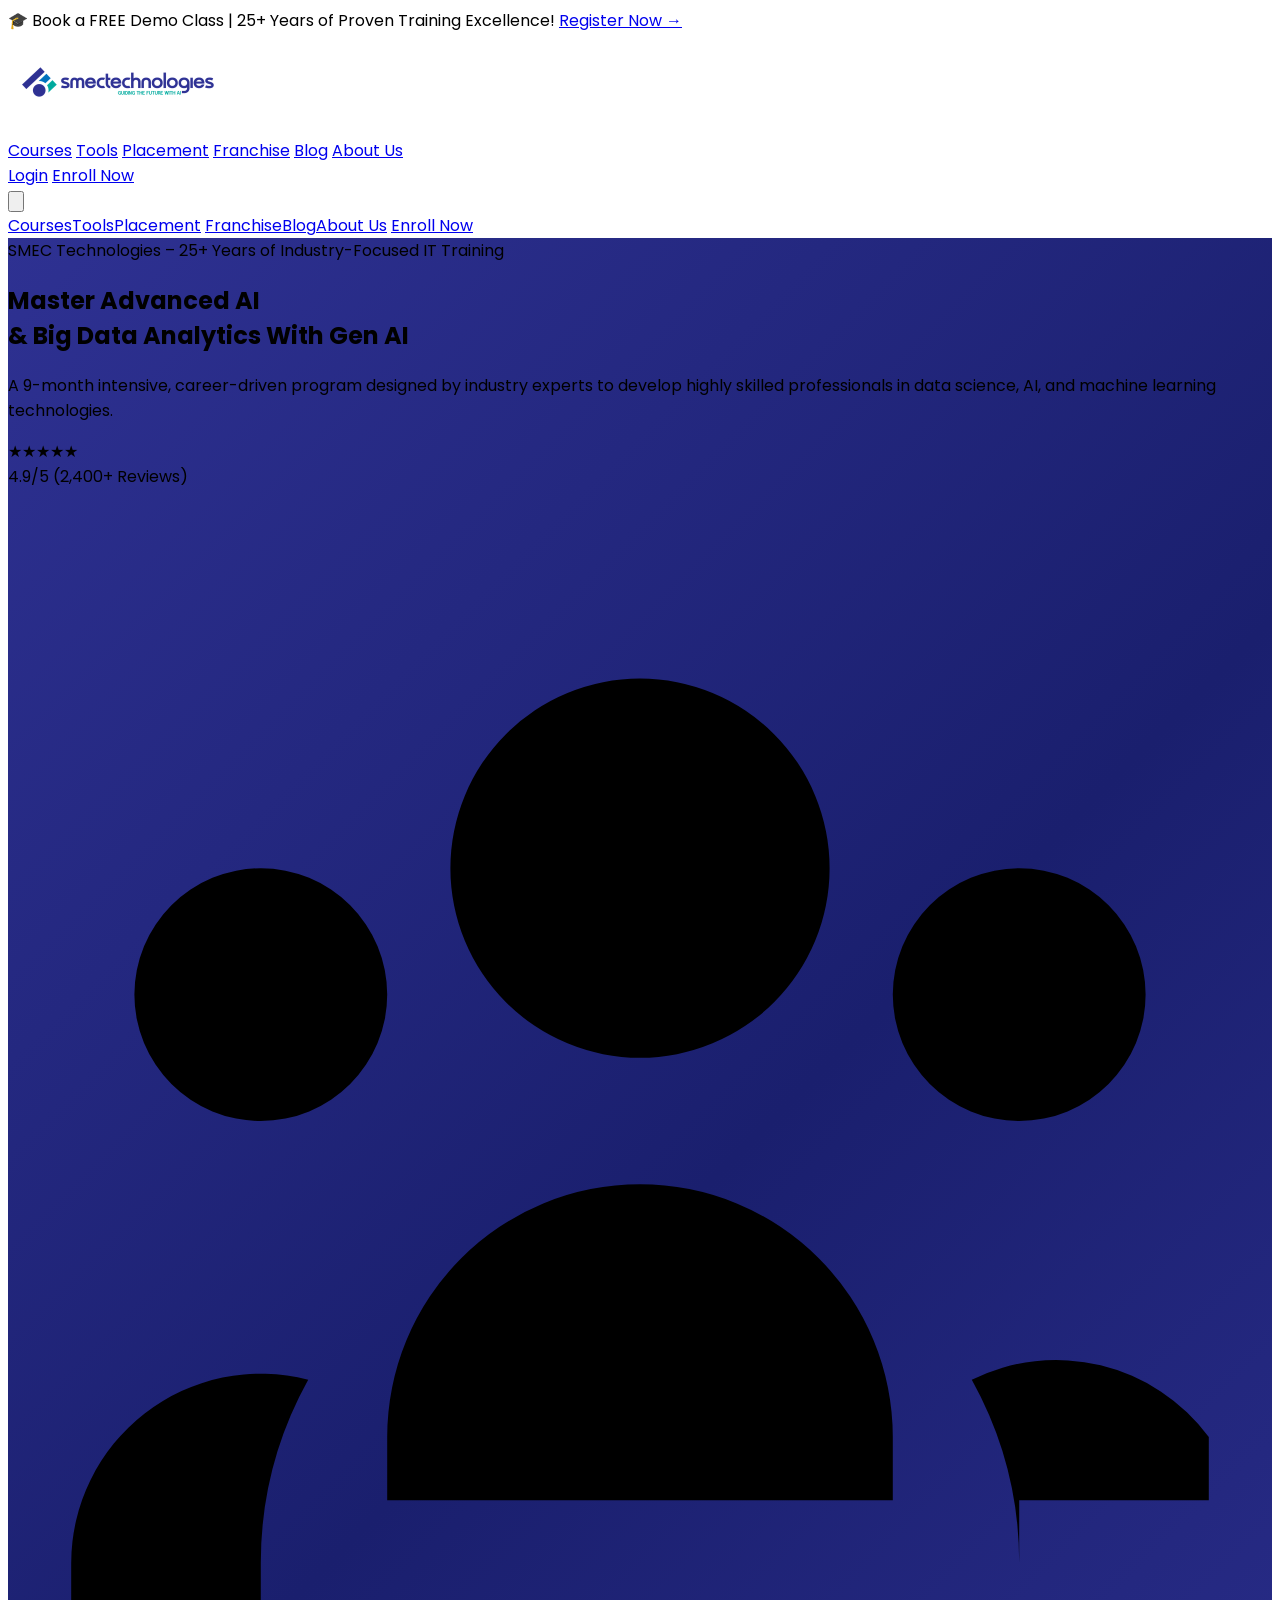
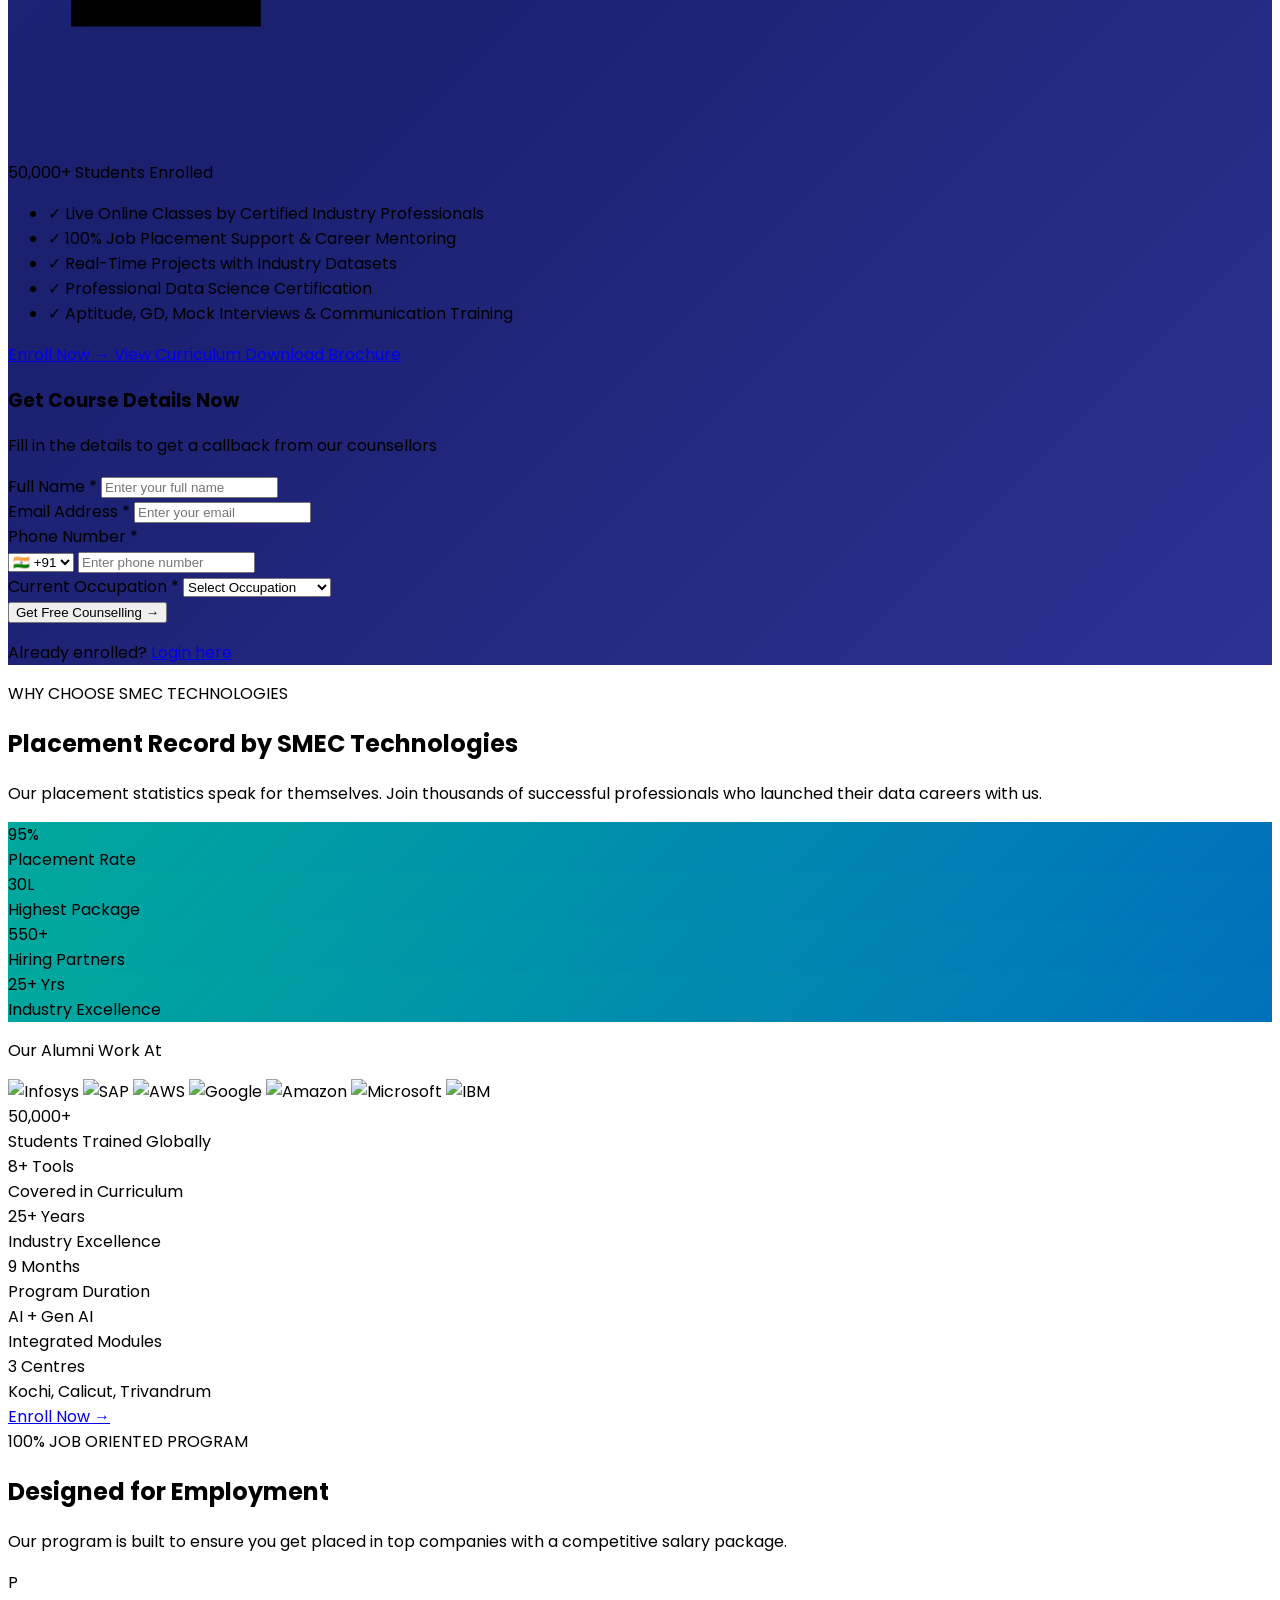
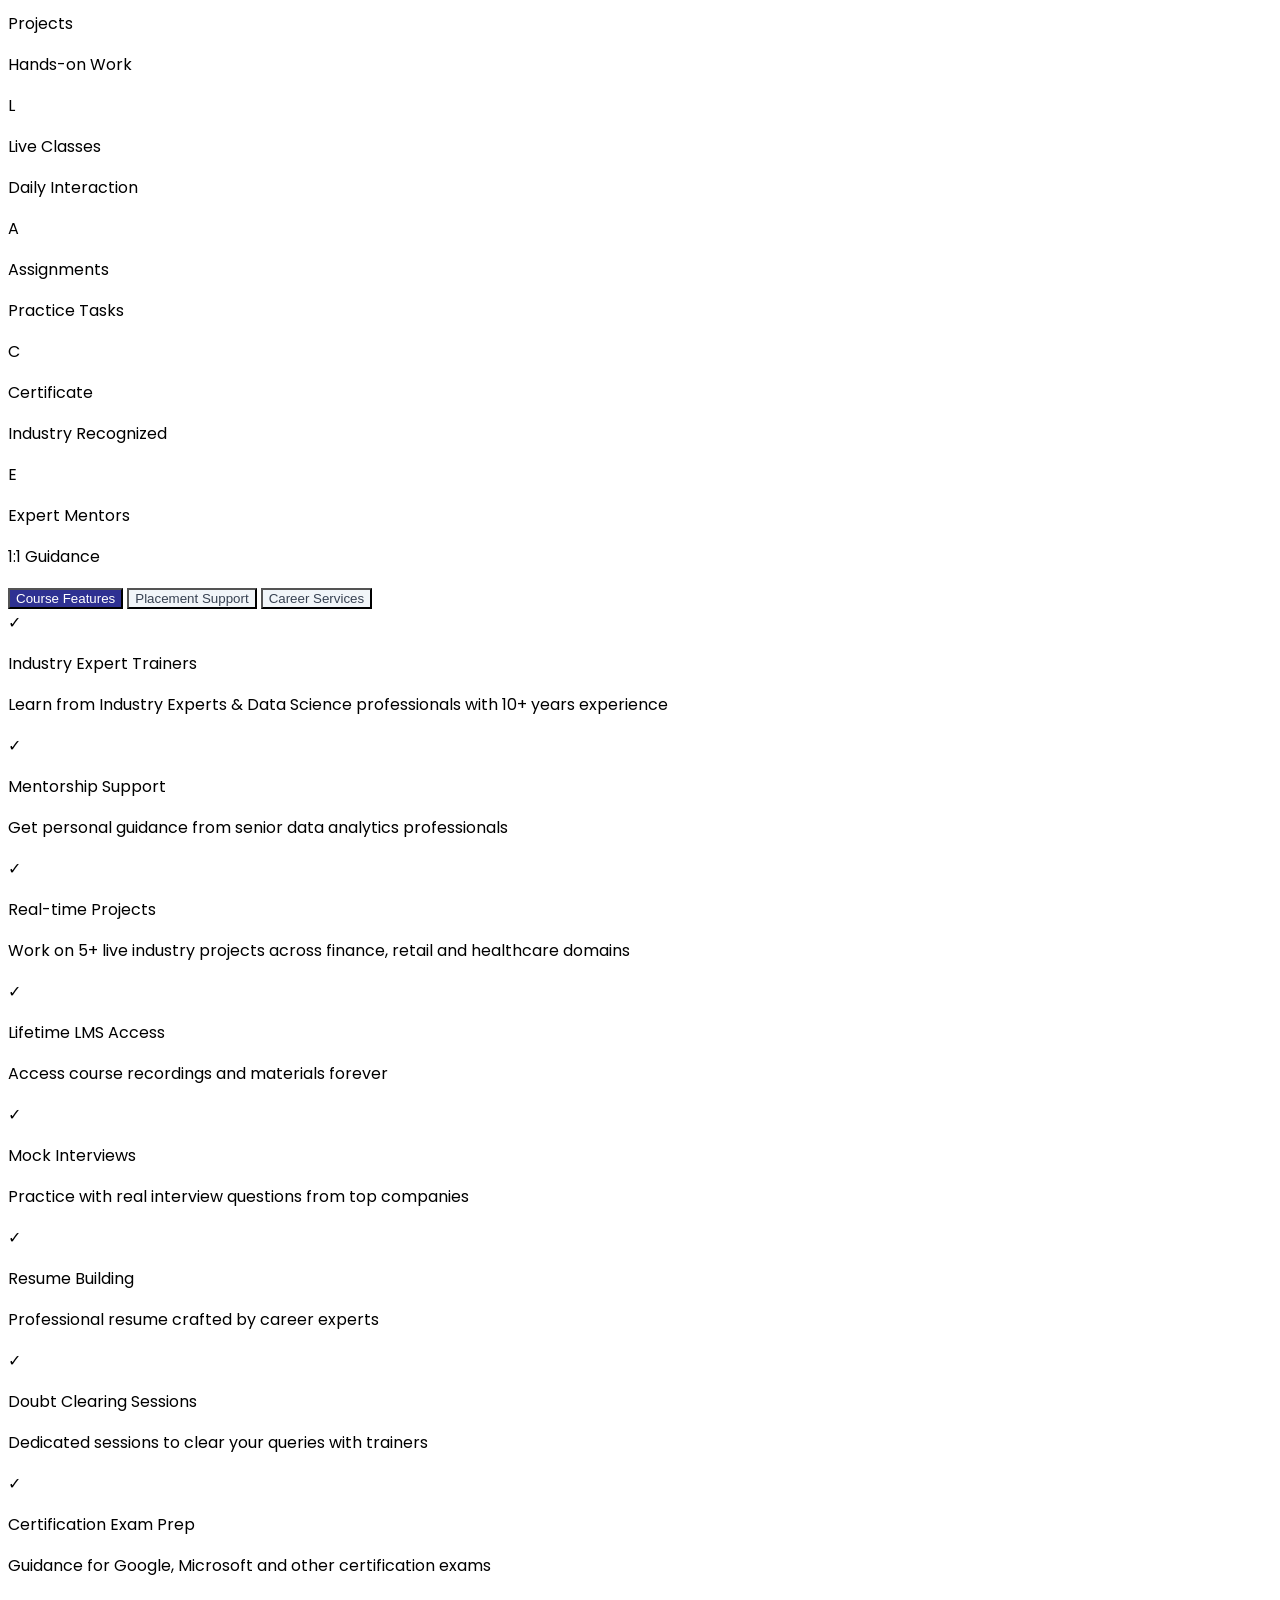
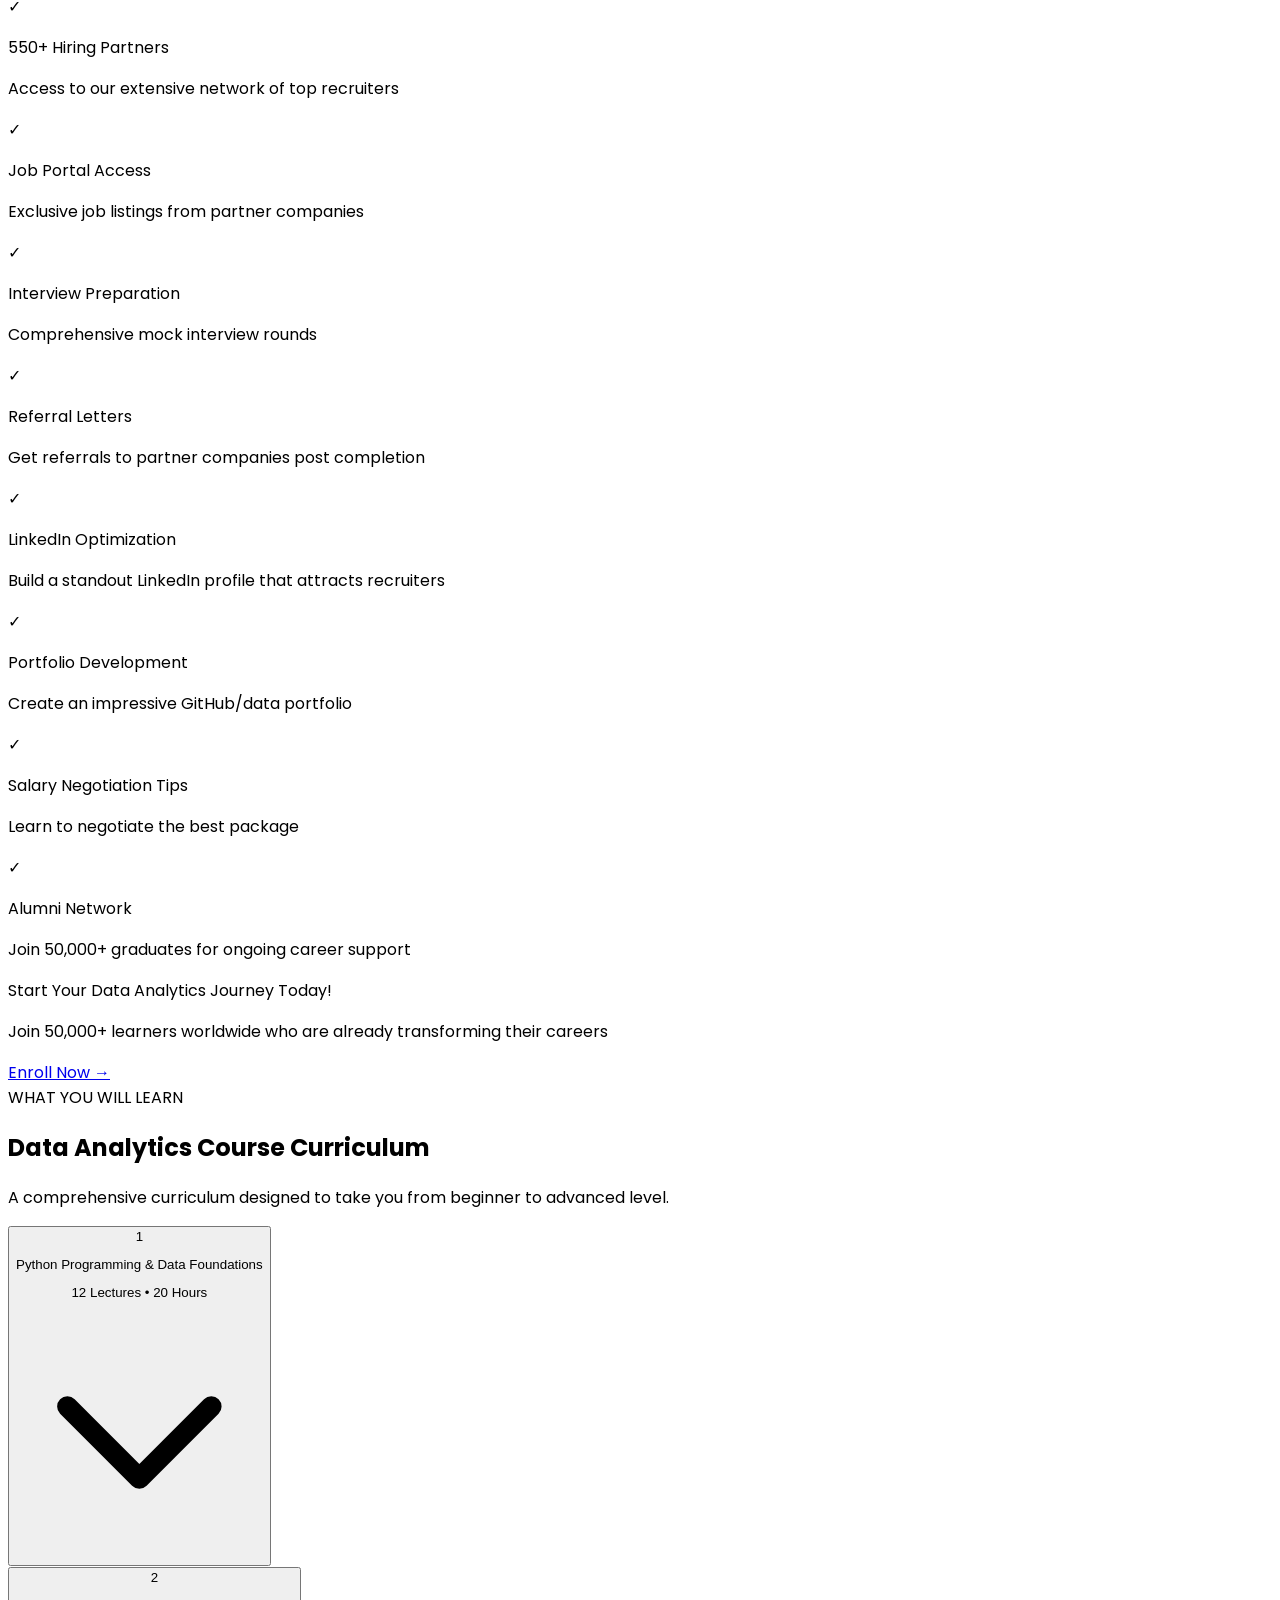
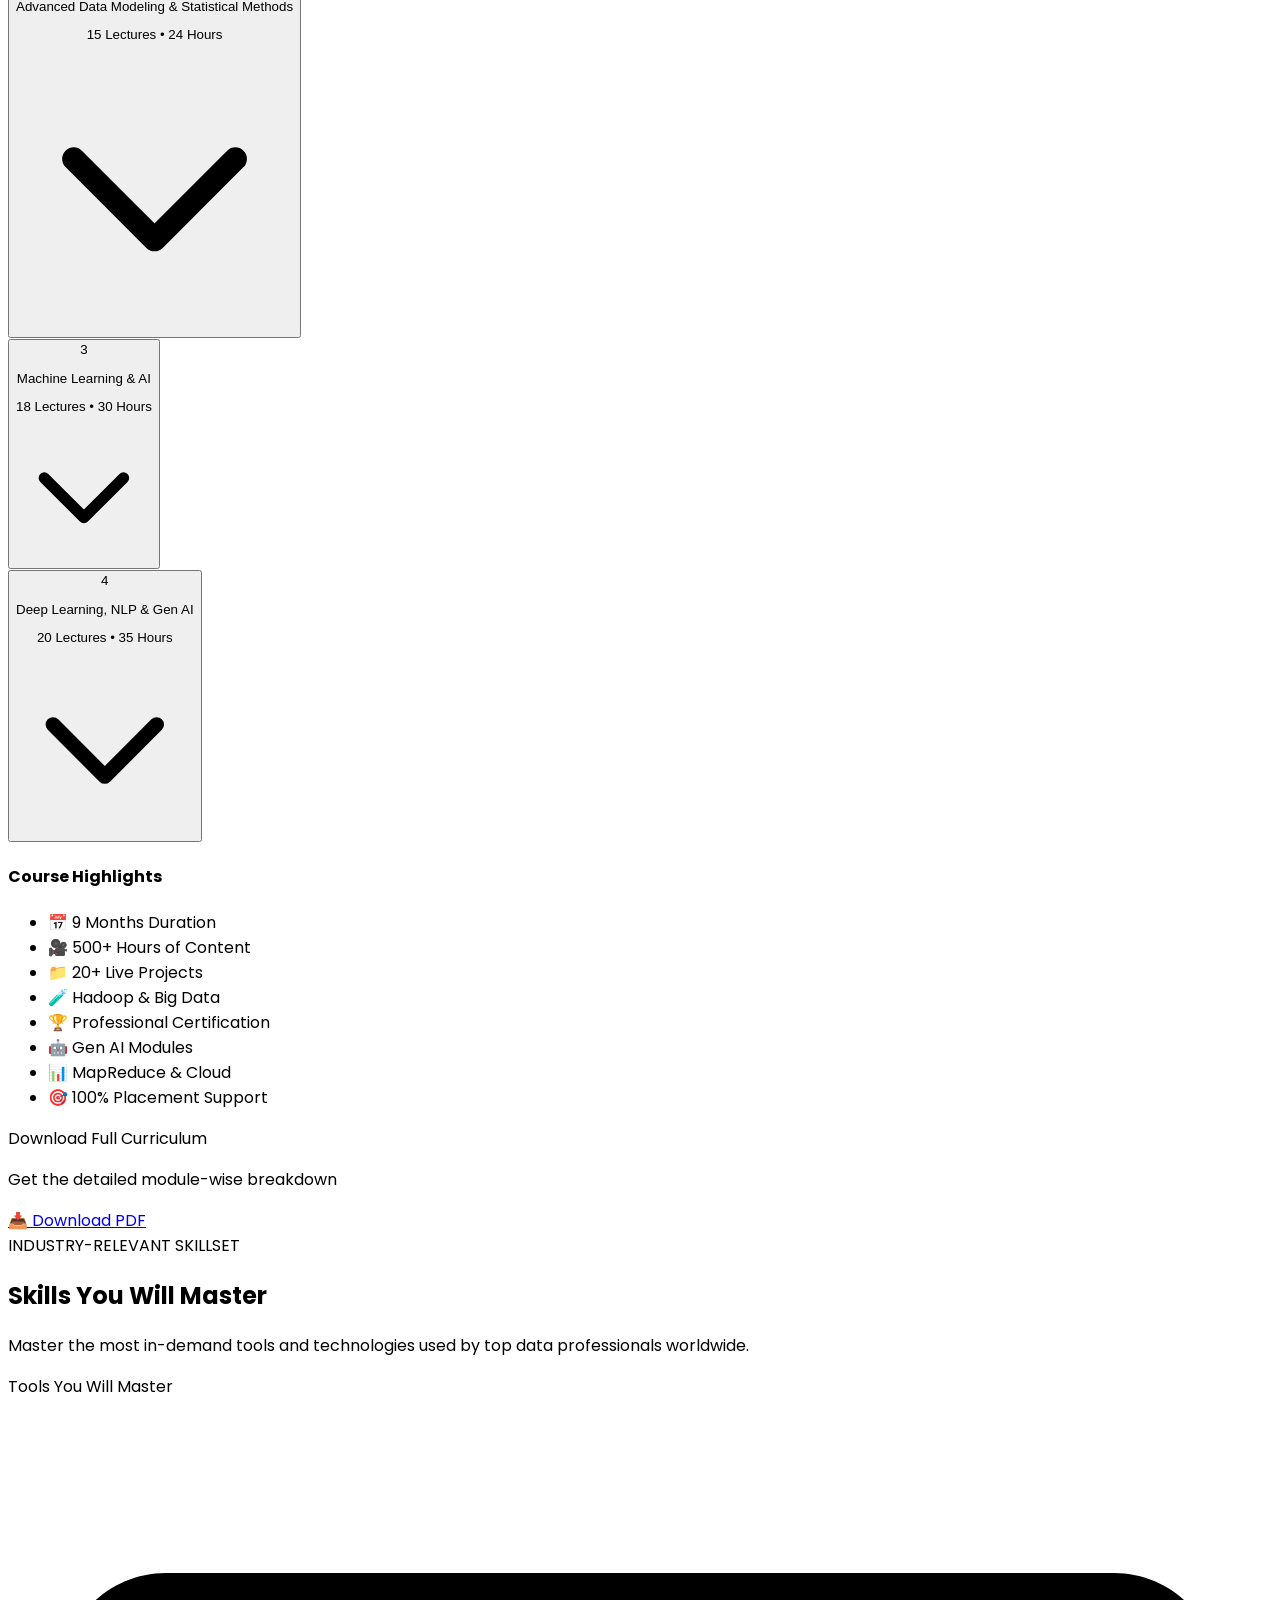
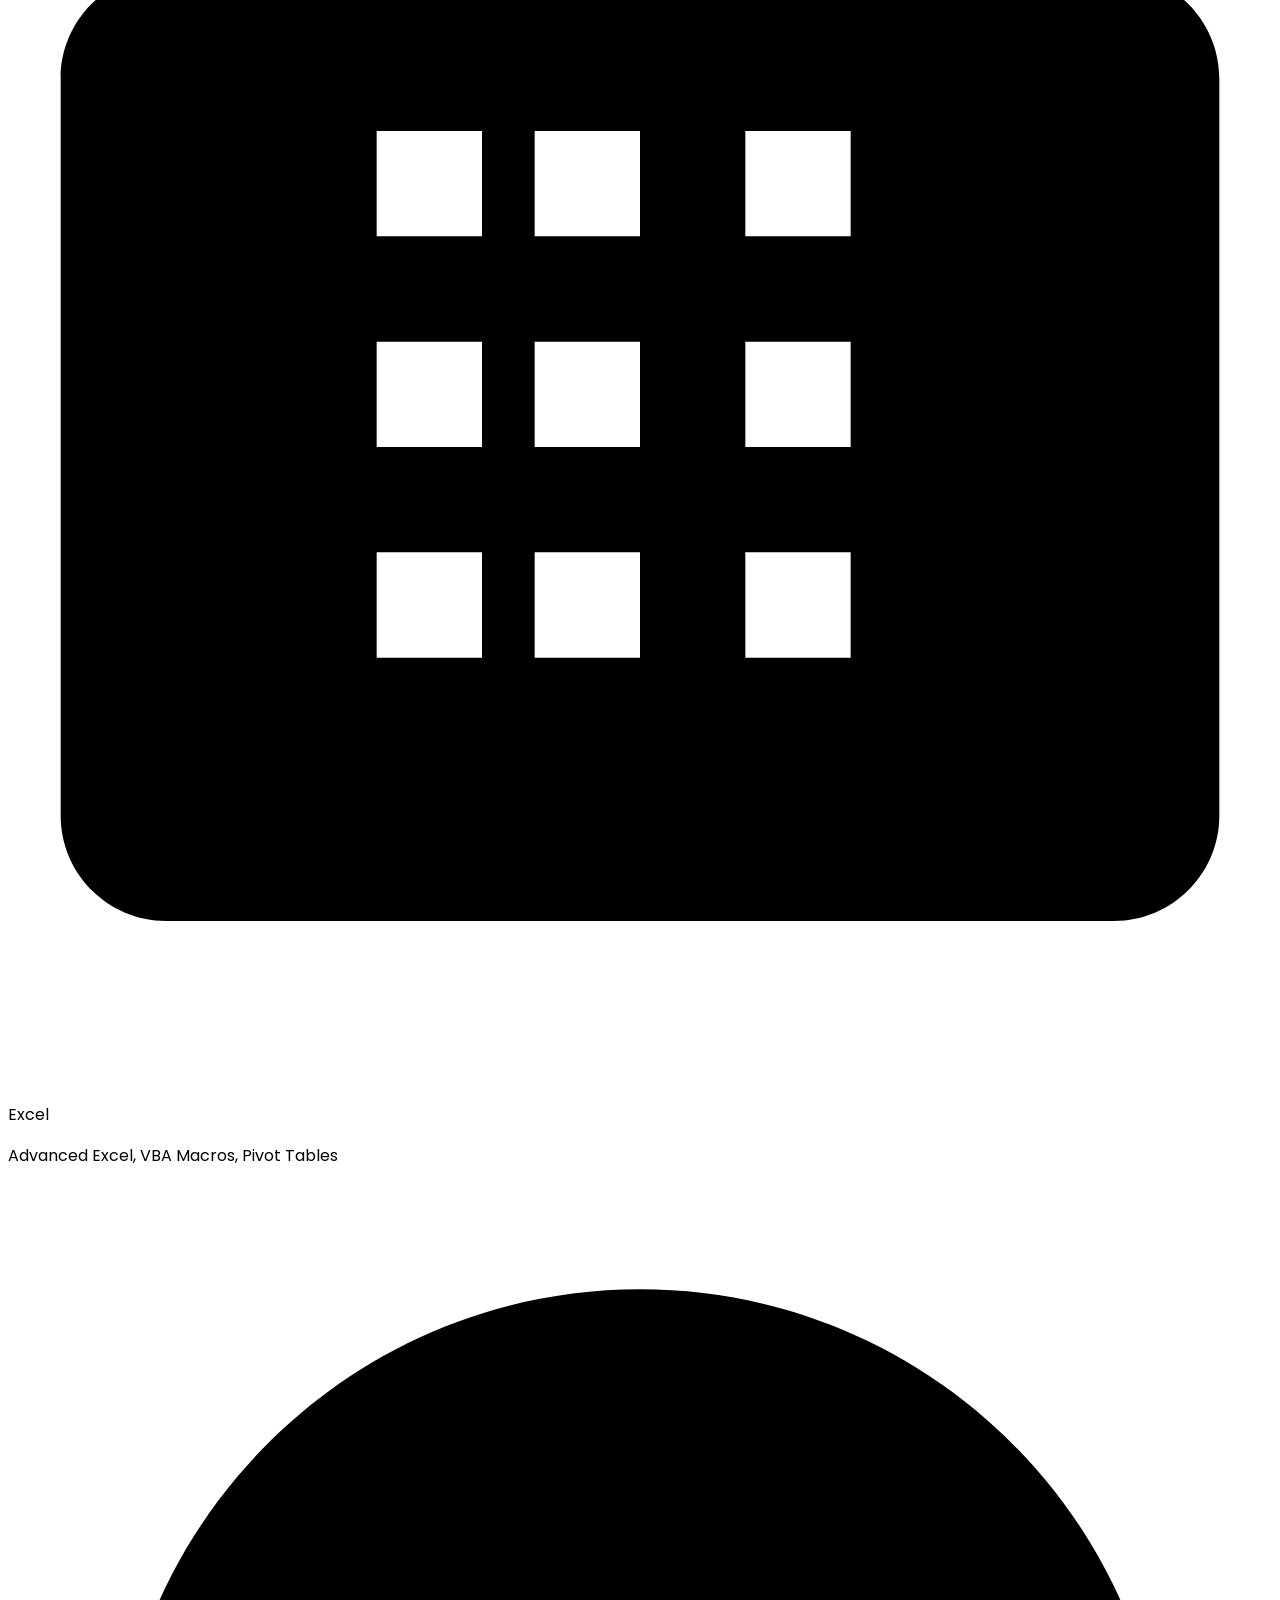
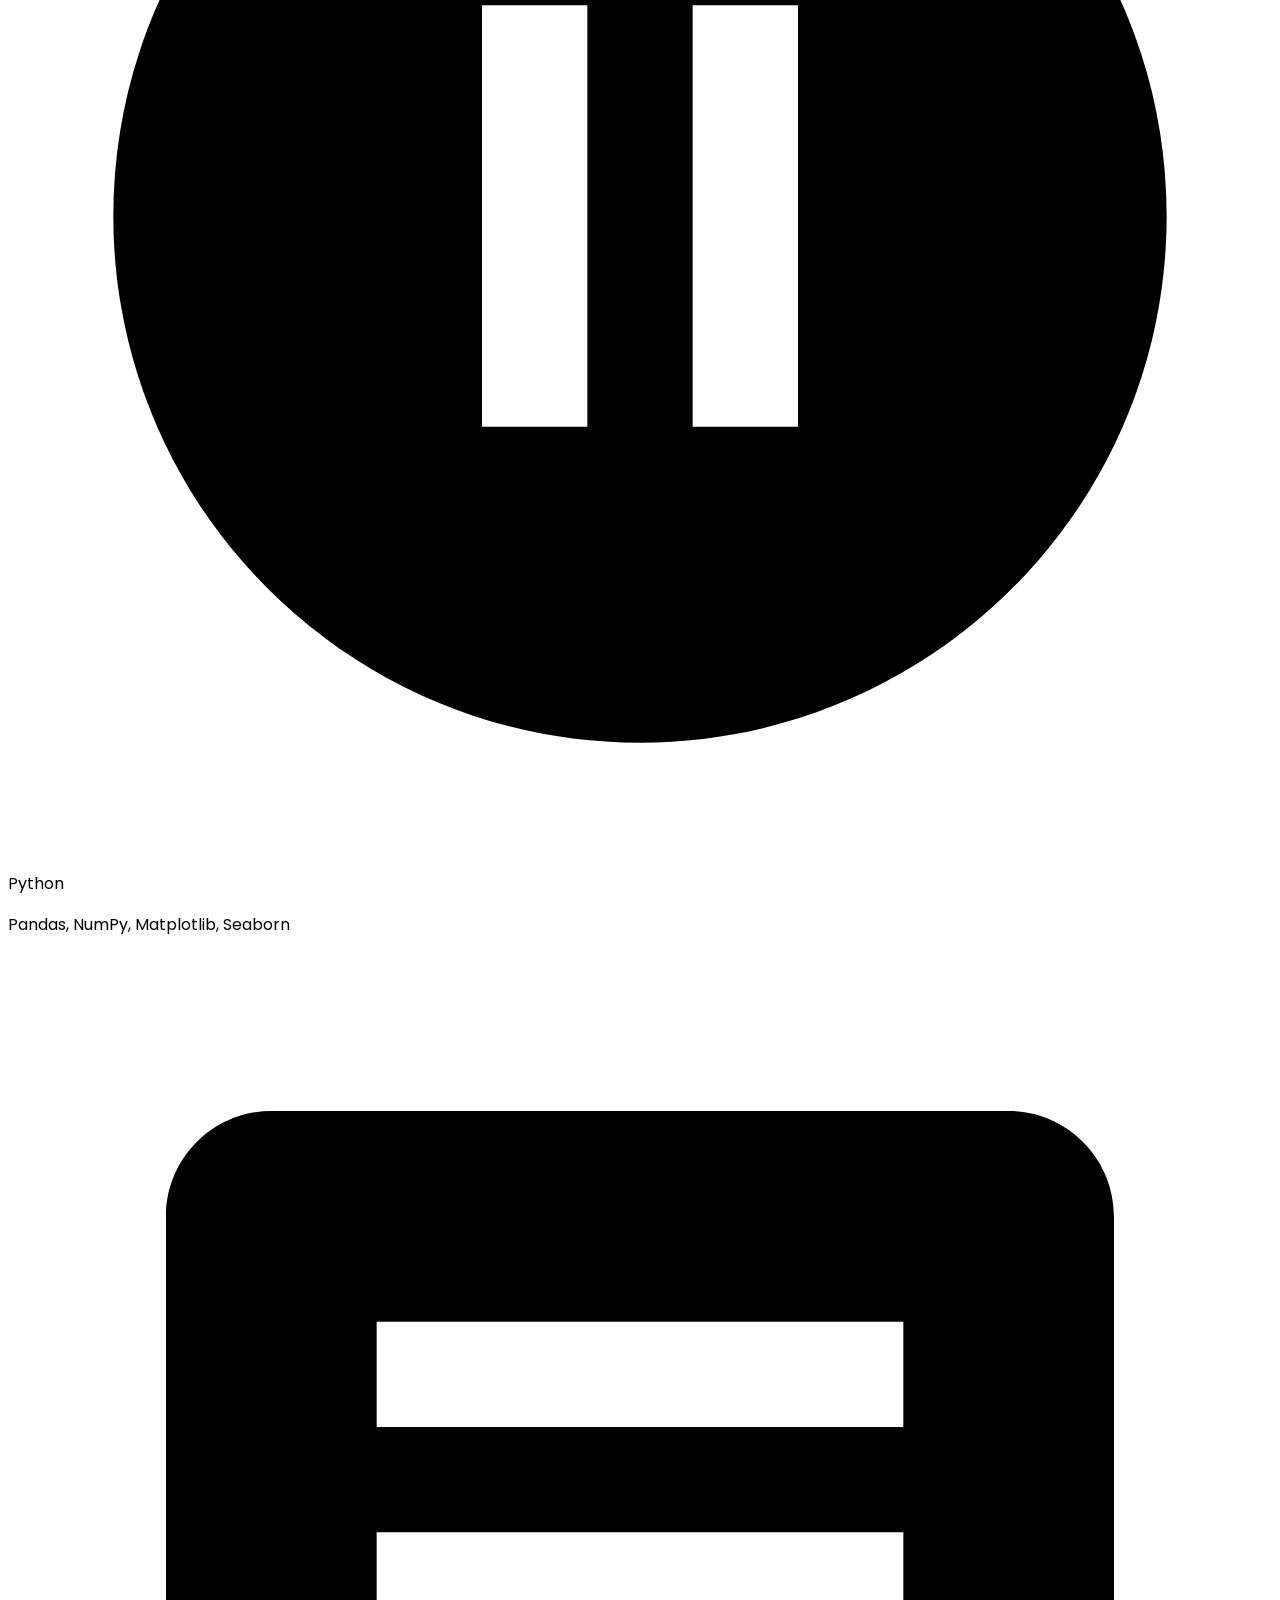
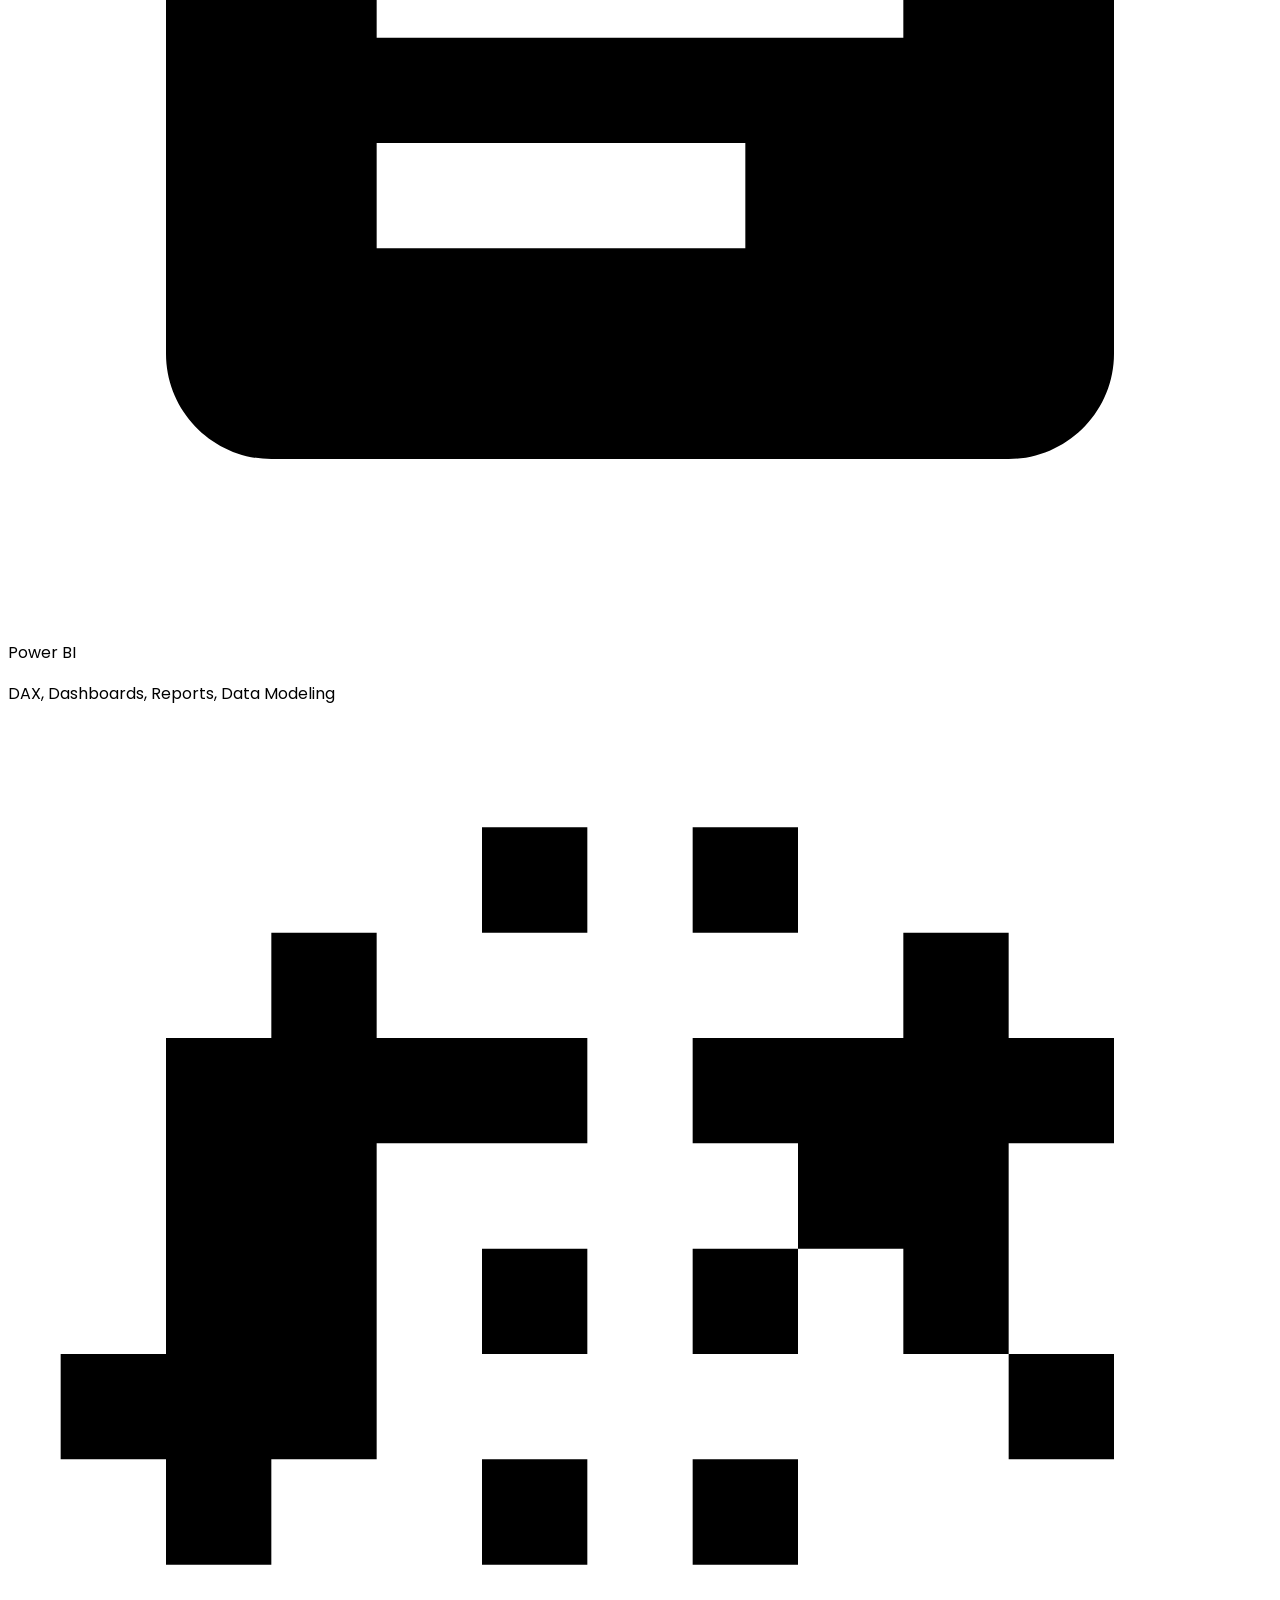
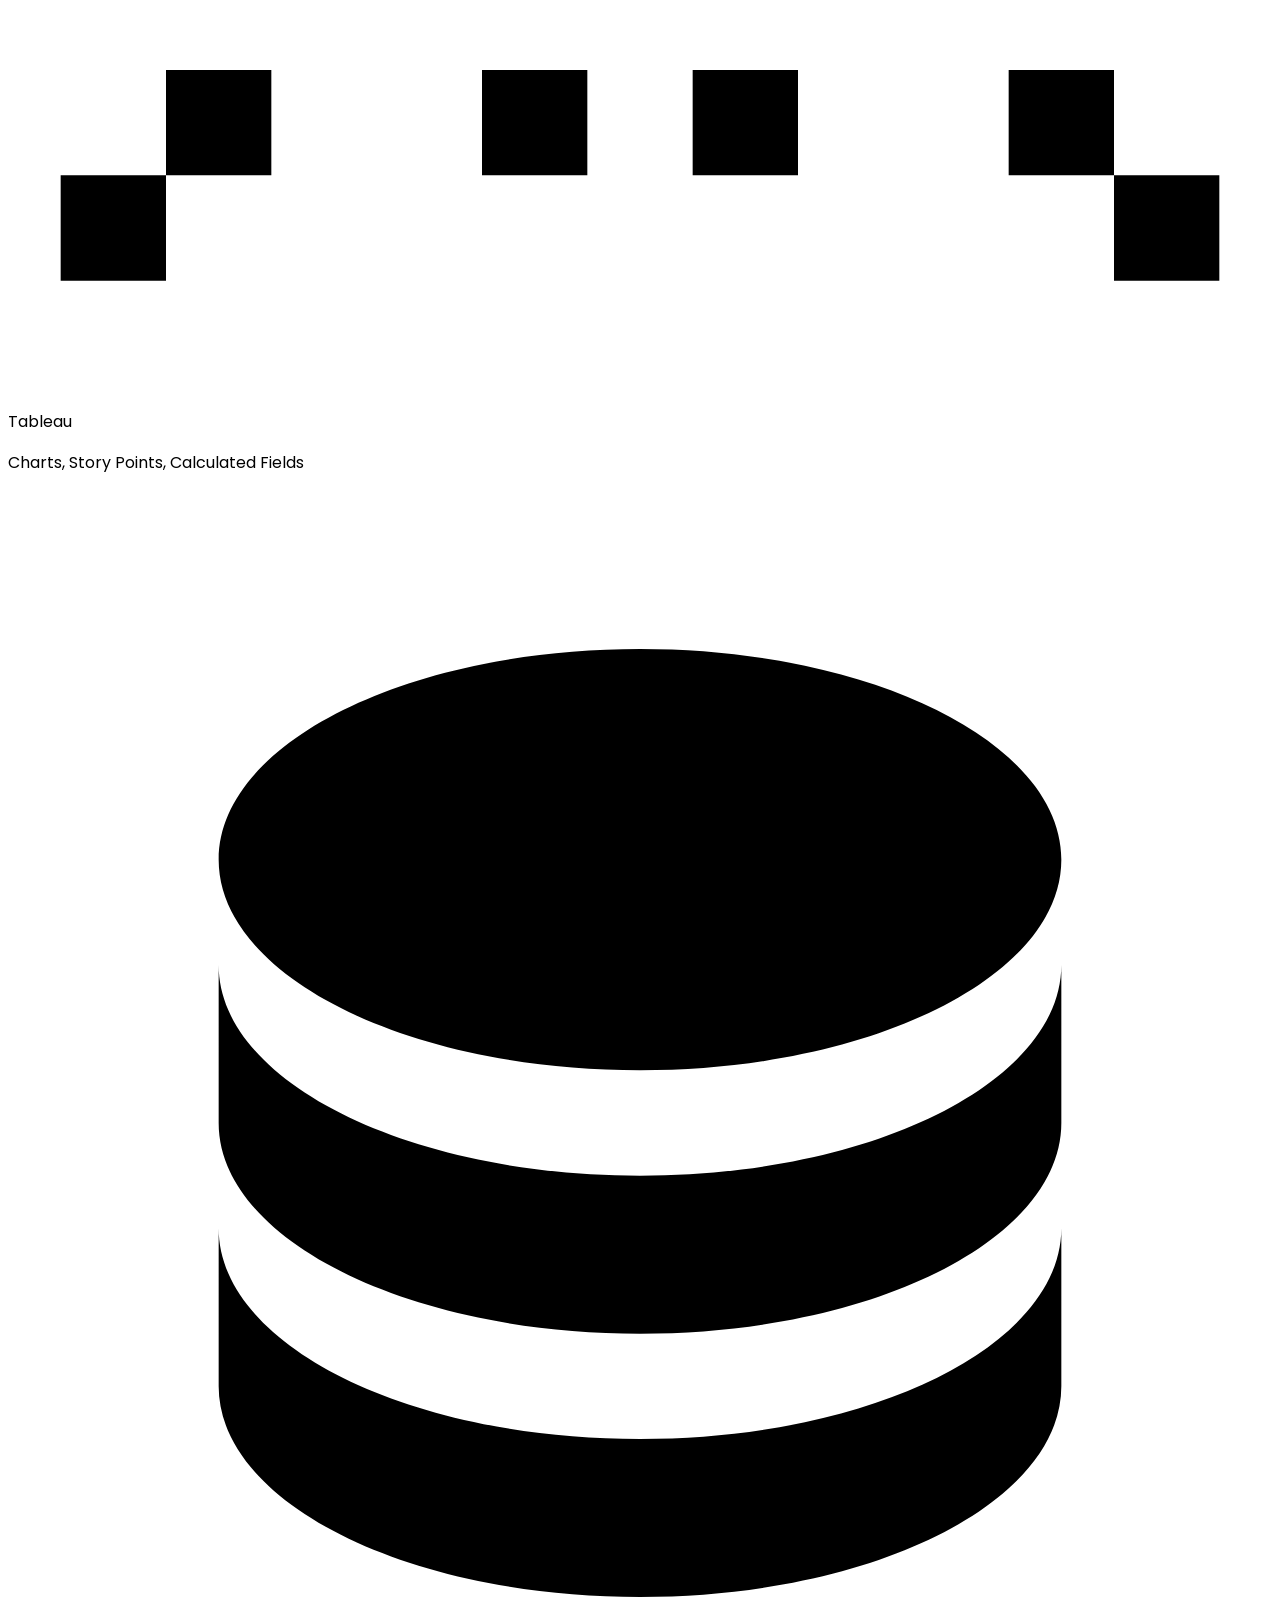
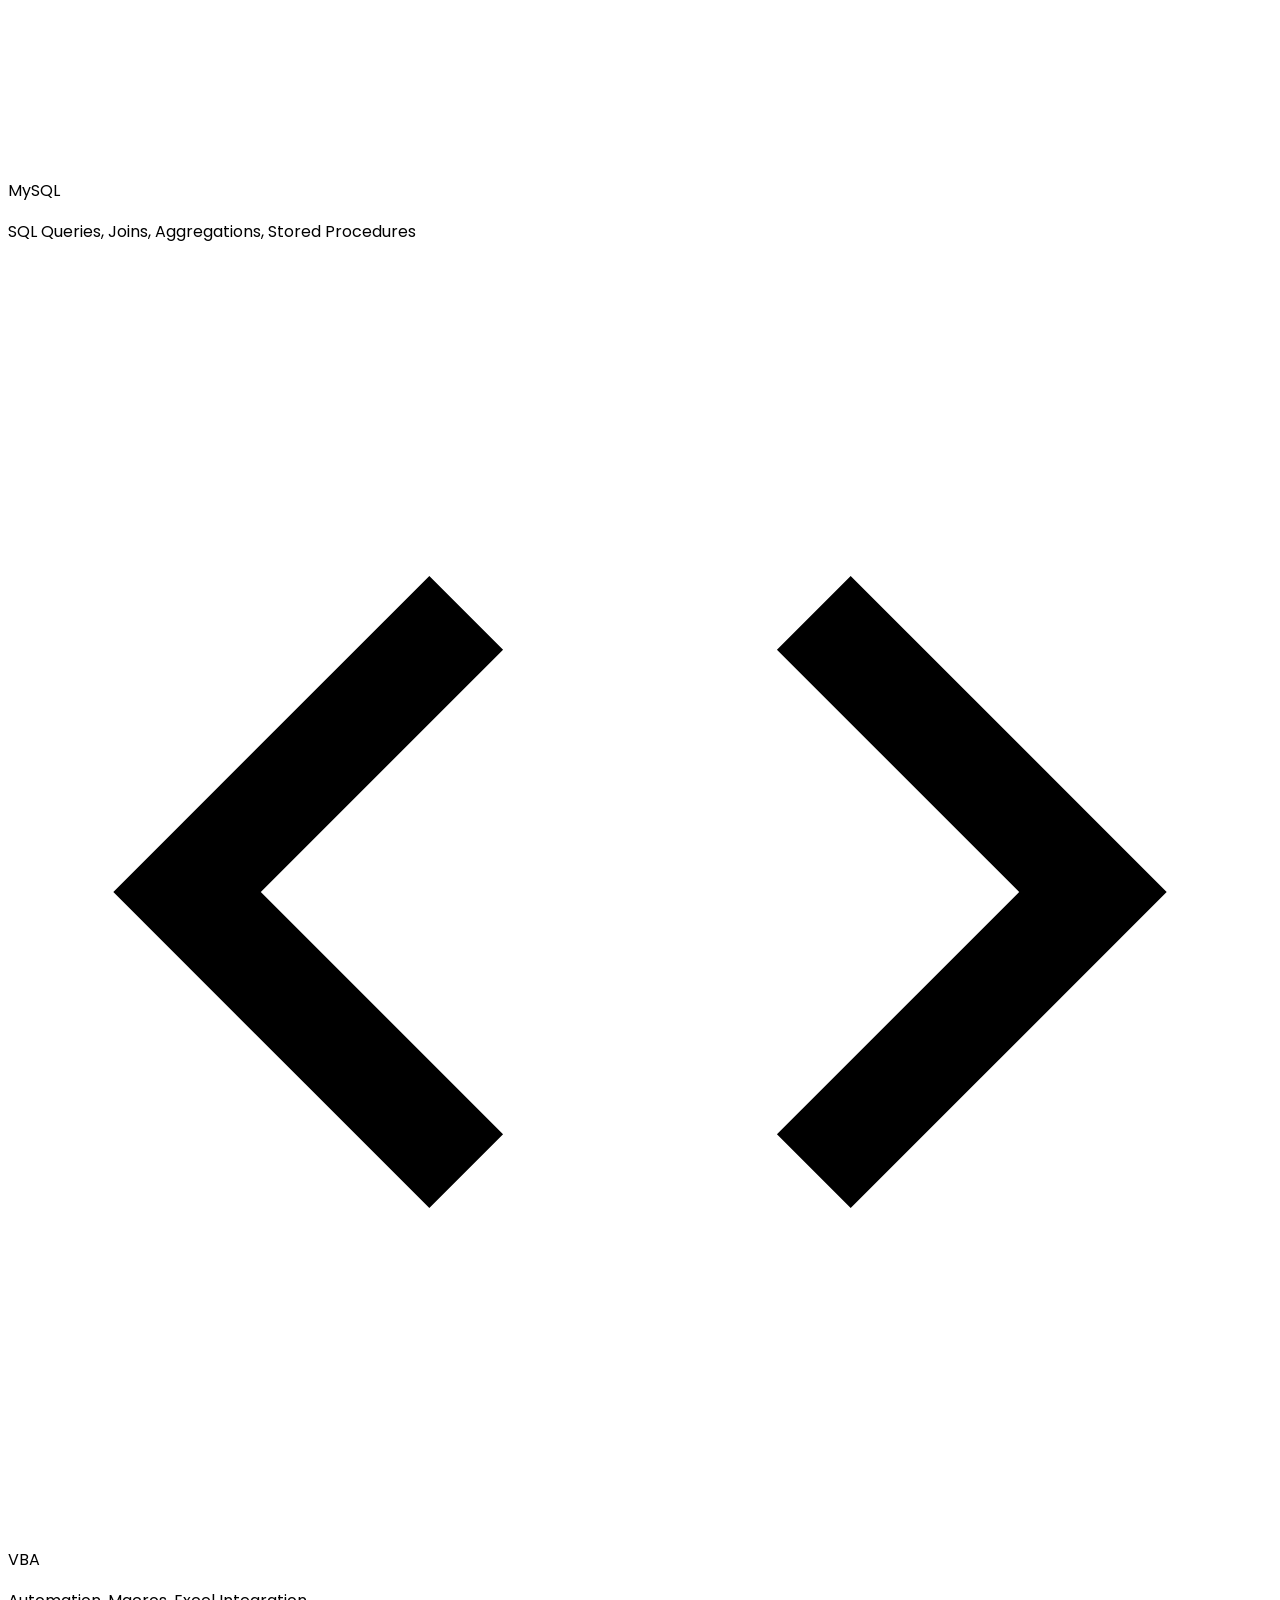
==== smec.html @ 184a7e78 "Improve PageSpeed for smec.html: defer fonts, fix accessibility, add landmarks - Preload Google Font" ====
<!DOCTYPE html>
<html lang="en">
<head>
  <meta charset="UTF-8" />
  <meta name="viewport" content="width=device-width, initial-scale=1.0"/>
  <title>Master in Advanced AI &amp; Big Data Analytics with Gen AI | SMEC Technologies – 25+ Years of Excellence</title>
  <meta name="description" content="Master Advanced AI, Big Data Analytics &amp; Gen AI with SMEC Technologies. 25+ years of industry excellence. Job placement support, real-time projects, expert mentors. Centres in Kochi, Calicut &amp; Trivandrum."/>
  <meta name="keywords" content="data science course Kerala, AI ML training, big data analytics, SMEC Technologies, data science Kochi, machine learning course, Gen AI training, Python course, TensorFlow training, placement support Kerala"/>
  <link rel="preconnect" href="https://fonts.googleapis.com">
  <link rel="preconnect" href="https://fonts.gstatic.com" crossorigin>
  <script src="https://cdn.tailwindcss.com"></script>
  <link rel="preload" href="https://fonts.googleapis.com/css2?family=Poppins:wght@400;500;600;700;800&family=Inter:wght@400;500;600&display=swap" as="style" onload="this.onload=null;this.rel='stylesheet'">
  <noscript><link rel="stylesheet" href="https://fonts.googleapis.com/css2?family=Poppins:wght@400;500;600;700;800&family=Inter:wght@400;500;600&display=swap"></noscript>
  <style>
    body { font-family: 'Poppins', sans-serif; }
    .inter { font-family: 'Inter', sans-serif; }
    .hero-gradient { background: linear-gradient(135deg, #2e3192 0%, #1a1f6e 50%, #2e3192 100%); }
    .orange-gradient { background: linear-gradient(135deg, #00a99d 0%, #0071bc 100%); }
    .stat-card { background: linear-gradient(135deg, #00a99d 0%, #0071bc 100%); }
    .tab-active { background: #2e3192; color: white; }
    .tab-inactive { background: #f1f5f9; color: #374151; }
    .tool-card { transition: transform 0.2s, box-shadow 0.2s; }
    .tool-card:hover { transform: translateY(-4px); box-shadow: 0 10px 30px rgba(0,0,0,0.1); }
    .accordion-content { max-height: 0; overflow: hidden; transition: max-height 0.3s ease; }
    .accordion-content.open { max-height: 500px; }
    .chevron { transition: transform 0.3s; }
    .chevron.open { transform: rotate(180deg); }
    .hiring-card { border: 1px solid #e5e7eb; transition: box-shadow 0.2s; }
    .hiring-card:hover { box-shadow: 0 8px 25px rgba(0,0,0,0.08); }
    @keyframes fadeInUp { from { opacity: 0; transform: translateY(20px); } to { opacity: 1; transform: translateY(0); } }
    .fade-in { animation: fadeInUp 0.6s ease forwards; }
  </style>
</head>
<body class="bg-white text-gray-800">

<!-- ===== TOP ANNOUNCEMENT BAR ===== -->
<div class="bg-gradient-to-r from-[#2e3192] via-[#0071bc] to-[#00a99d] text-center text-xs sm:text-sm font-semibold py-2 px-4 text-white">
  🎓 Book a <span class="text-yellow-300 font-bold">FREE</span> Demo Class | 25+ Years of Proven Training Excellence!
  <a href="#" class="underline ml-2 text-yellow-300 hover:text-white">Register Now →</a>
</div>

<!-- ===== NAVBAR ===== -->
<nav class="bg-white shadow-sm sticky top-0 z-50 border-b border-gray-100">
  <div class="max-w-7xl mx-auto px-4 sm:px-6 lg:px-8">
    <div class="flex items-center justify-between h-16">
      <!-- Logo -->
      <a href="#" class="flex items-center">
        <img src="logo.png" alt="SMEC Technologies" class="h-14 sm:h-16 object-contain" width="220" height="98" loading="eager"/>
      </a>
      <!-- Desktop Nav -->
      <div class="hidden md:flex items-center gap-6 text-sm font-medium text-gray-700">
        <a href="#" class="hover:text-[#00a99d] transition-colors">Courses</a>
        <a href="#" class="hover:text-[#00a99d] transition-colors">Tools</a>
        <a href="#" class="hover:text-[#00a99d] transition-colors">Placement</a>
        <a href="#" class="hover:text-[#00a99d] transition-colors">Franchise</a>
        <a href="#" class="hover:text-[#00a99d] transition-colors">Blog</a>
        <a href="#" class="hover:text-[#00a99d] transition-colors">About Us</a>
      </div>
      <!-- CTA -->
      <div class="hidden md:flex items-center gap-3">
        <a href="#" class="text-sm font-semibold text-[#2e3192] hover:text-[#00a99d]">Login</a>
        <a href="#enroll" class="bg-[#00a99d] hover:bg-[#008b82] text-white text-sm font-semibold px-5 py-2 rounded-full transition-colors">Enroll Now</a>
      </div>
      <!-- Mobile hamburger -->
      <button class="md:hidden p-2 rounded text-gray-600" onclick="document.getElementById('mob-menu').classList.toggle('hidden')" aria-label="Toggle menu">
        <svg class="w-6 h-6" fill="none" stroke="currentColor" viewBox="0 0 24 24"><path stroke-linecap="round" stroke-linejoin="round" stroke-width="2" d="M4 6h16M4 12h16M4 18h16"/></svg>
      </button>
    </div>
  </div>
  <!-- Mobile menu -->
  <div id="mob-menu" class="hidden md:hidden bg-white border-t border-gray-100 px-4 py-4 flex flex-col gap-3 text-sm font-medium text-gray-700">
    <a href="#">Courses</a><a href="#">Tools</a><a href="#">Placement</a>
    <a href="#">Franchise</a><a href="#">Blog</a><a href="#">About Us</a>
    <a href="#enroll" class="bg-[#00a99d] text-white text-center py-2 rounded-full font-semibold">Enroll Now</a>
  </div>
</nav>

<main>
<!-- ===== HERO SECTION ===== -->
<section class="hero-gradient text-white py-12 lg:py-16">
  <div class="max-w-7xl mx-auto px-4 sm:px-6 lg:px-8">
    <div class="flex flex-col lg:flex-row items-start gap-10">
      <!-- Left Content -->
      <div class="flex-1 fade-in">
        <div class="inline-flex items-center gap-2 bg-white/10 rounded-full px-3 py-1 text-xs font-medium mb-4">
          <span class="w-2 h-2 bg-green-400 rounded-full animate-pulse"></span>
          <span>SMEC Technologies – 25+ Years of Industry-Focused IT Training</span>
        </div>
        <h1 class="text-3xl sm:text-4xl lg:text-5xl font-extrabold leading-tight mb-4">
          Master <span class="text-[#00a99d]">Advanced AI</span><br/>&amp; Big Data Analytics <span class="text-[#00a99d]">With Gen AI</span>
        </h1>
        <p class="text-blue-200 text-sm sm:text-base mb-5 leading-relaxed max-w-lg">
          A 9-month intensive, career-driven program designed by industry experts to develop highly skilled professionals in data science, AI, and machine learning technologies.
        </p>
        <!-- Rating + Students -->
        <div class="flex flex-wrap items-center gap-5 mb-6">
          <div class="flex items-center gap-1">
            <div class="flex text-yellow-400 text-sm">★★★★★</div>
            <span class="font-bold text-white ml-1">4.9/5</span>
            <span class="text-blue-300 text-xs ml-1">(2,400+ Reviews)</span>
          </div>
          <div class="flex items-center gap-2">
            <svg class="w-4 h-4 text-[#00a99d]" fill="currentColor" viewBox="0 0 20 20"><path d="M13 6a3 3 0 11-6 0 3 3 0 016 0zM18 8a2 2 0 11-4 0 2 2 0 014 0zM14 15a4 4 0 00-8 0v1h8v-1zM6 8a2 2 0 11-4 0 2 2 0 014 0zM16 18v-1a5.972 5.972 0 00-.75-2.906A3.005 3.005 0 0119 15v1h-3zM4.75 14.094A5.973 5.973 0 004 17v1H1v-1a3 3 0 013.75-2.906z"/></svg>
            <span class="font-bold text-white">50,000+</span>
            <span class="text-blue-300 text-xs">Students Enrolled</span>
          </div>
        </div>
        <!-- Features List -->
        <ul class="space-y-2 mb-8 text-sm">
          <li class="flex items-center gap-2"><span class="text-green-400">✓</span> Live Online Classes by Certified Industry Professionals</li>
          <li class="flex items-center gap-2"><span class="text-green-400">✓</span> 100% Job Placement Support &amp; Career Mentoring</li>
          <li class="flex items-center gap-2"><span class="text-green-400">✓</span> Real-Time Projects with Industry Datasets</li>
          <li class="flex items-center gap-2"><span class="text-green-400">✓</span> Professional Data Science Certification</li>
          <li class="flex items-center gap-2"><span class="text-green-400">✓</span> Aptitude, GD, Mock Interviews &amp; Communication Training</li>
        </ul>
        <!-- Action Buttons -->
        <div class="flex flex-wrap gap-3">
          <a href="#enroll" class="bg-[#00a99d] hover:bg-[#008b82] text-white font-semibold px-6 py-3 rounded-full transition-colors text-sm">
            Enroll Now →
          </a>
          <a href="#curriculum" class="border border-white/40 hover:bg-white/10 text-white font-semibold px-6 py-3 rounded-full transition-colors text-sm">
            View Curriculum
          </a>
          <a href="#" class="border border-white/40 hover:bg-white/10 text-white font-semibold px-6 py-3 rounded-full transition-colors text-sm">
            Download Brochure
          </a>
        </div>
      </div>

      <!-- Right: Enroll Form -->
      <div id="enroll" class="w-full lg:w-[380px] bg-white/10 backdrop-blur-sm border border-white/20 rounded-2xl p-6 shadow-2xl flex-shrink-0">
        <h3 class="text-lg font-bold text-white mb-1">Get Course Details Now</h3>
        <p class="text-blue-200 text-xs mb-5">Fill in the details to get a callback from our counsellors</p>
        <form class="space-y-4">
          <div>
            <label class="text-xs text-blue-200 block mb-1">Full Name *</label>
            <input type="text" placeholder="Enter your full name" class="w-full bg-white/15 border border-white/25 rounded-lg px-4 py-2.5 text-sm text-white placeholder-blue-300 focus:outline-none focus:border-[#00a99d] transition"/>
          </div>
          <div>
            <label class="text-xs text-blue-200 block mb-1">Email Address *</label>
            <input type="email" placeholder="Enter your email" class="w-full bg-white/15 border border-white/25 rounded-lg px-4 py-2.5 text-sm text-white placeholder-blue-300 focus:outline-none focus:border-[#00a99d] transition"/>
          </div>
          <div>
            <label class="text-xs text-blue-200 block mb-1">Phone Number *</label>
            <div class="flex gap-2">
              <select aria-label="Country code" class="bg-white/15 border border-white/25 rounded-lg px-2 py-2.5 text-sm text-white focus:outline-none">
                <option value="+91">🇮🇳 +91</option>
              </select>
              <input type="tel" placeholder="Enter phone number" class="flex-1 bg-white/15 border border-white/25 rounded-lg px-4 py-2.5 text-sm text-white placeholder-blue-300 focus:outline-none focus:border-[#00a99d] transition"/>
            </div>
          </div>
          <div>
            <label class="text-xs text-blue-200 block mb-1">Current Occupation *</label>
            <select aria-label="Current occupation" class="w-full bg-white/15 border border-white/25 rounded-lg px-4 py-2.5 text-sm text-white focus:outline-none">
              <option>Select Occupation</option>
              <option>Working Professional</option>
              <option>Student</option>
              <option>Fresher</option>
              <option>Business Owner</option>
            </select>
          </div>
          <button type="submit" class="w-full bg-[#00a99d] hover:bg-[#008b82] text-white font-bold py-3 rounded-full text-sm transition-colors shadow-lg">
            Get Free Counselling →
          </button>
          <p class="text-center text-xs text-blue-300">
            Already enrolled? <a href="#" class="text-[#00a99d] underline">Login here</a>
          </p>
        </form>
      </div>
    </div>
  </div>
</section>

<!-- ===== PLACEMENT RECORD SECTION ===== -->
<section class="bg-gray-50 py-14">
  <div class="max-w-7xl mx-auto px-4 sm:px-6 lg:px-8">
    <div class="text-center mb-8">
      <div class="text-[#00a99d] text-xs font-semibold tracking-widest uppercase mb-1">WHY CHOOSE SMEC TECHNOLOGIES</div>
      <h2 class="text-2xl sm:text-3xl font-extrabold text-gray-900">Placement Record by <span class="text-[#00a99d]">SMEC Technologies</span></h2>
      <p class="text-gray-500 text-sm mt-2 max-w-xl mx-auto">Our placement statistics speak for themselves. Join thousands of successful professionals who launched their data careers with us.</p>
    </div>
    <!-- Stats Cards -->
    <div class="grid grid-cols-2 lg:grid-cols-4 gap-4 mb-10">
      <div class="stat-card rounded-2xl p-6 text-white text-center shadow-lg">
        <div class="text-4xl font-extrabold">95%</div>
        <div class="text-sm font-medium mt-1 text-teal-100">Placement Rate</div>
      </div>
      <div class="stat-card rounded-2xl p-6 text-white text-center shadow-lg">
        <div class="text-4xl font-extrabold">30L</div>
        <div class="text-sm font-medium mt-1 text-teal-100">Highest Package</div>
      </div>
      <div class="stat-card rounded-2xl p-6 text-white text-center shadow-lg">
        <div class="text-4xl font-extrabold">550+</div>
        <div class="text-sm font-medium mt-1 text-teal-100">Hiring Partners</div>
      </div>
      <div class="stat-card rounded-2xl p-6 text-white text-center shadow-lg">
        <div class="text-4xl font-extrabold">25+ Yrs</div>
        <div class="text-sm font-medium mt-1 text-teal-100">Industry Excellence</div>
      </div>
    </div>
    <!-- Company Logos -->
    <p class="text-center text-gray-400 text-xs font-semibold uppercase tracking-widest mb-6">Our Alumni Work At</p>
    <div class="flex flex-wrap justify-center items-center gap-6 sm:gap-10 opacity-70">
      <img src="https://upload.wikimedia.org/wikipedia/commons/9/95/Infosys_logo.svg" alt="Infosys" class="h-7 sm:h-9 object-contain grayscale hover:grayscale-0 transition"/>
      <img src="https://upload.wikimedia.org/wikipedia/commons/5/59/SAP_2011_logo.svg" alt="SAP" class="h-7 sm:h-9 object-contain grayscale hover:grayscale-0 transition"/>
      <img src="https://upload.wikimedia.org/wikipedia/commons/9/93/Amazon_Web_Services_Logo.svg" alt="AWS" class="h-7 sm:h-9 object-contain grayscale hover:grayscale-0 transition"/>
      <img src="https://upload.wikimedia.org/wikipedia/commons/2/2f/Google_2015_logo.svg" alt="Google" class="h-7 sm:h-9 object-contain grayscale hover:grayscale-0 transition"/>
      <img src="https://upload.wikimedia.org/wikipedia/commons/a/a9/Amazon_logo.svg" alt="Amazon" class="h-7 sm:h-9 object-contain grayscale hover:grayscale-0 transition"/>
      <img src="https://upload.wikimedia.org/wikipedia/commons/4/44/Microsoft_logo.svg" alt="Microsoft" class="h-7 sm:h-9 object-contain grayscale hover:grayscale-0 transition"/>
      <img src="https://upload.wikimedia.org/wikipedia/commons/5/51/IBM_logo.svg" alt="IBM" class="h-7 sm:h-9 object-contain grayscale hover:grayscale-0 transition"/>
    </div>
    <!-- Second Stats Row -->
    <div class="mt-10 grid grid-cols-2 sm:grid-cols-3 lg:grid-cols-6 gap-4 text-center">
      <div class="bg-white rounded-xl p-4 shadow-sm">
        <div class="text-2xl font-extrabold text-[#2e3192]">50,000+</div>
        <div class="text-xs text-gray-500 mt-1">Students Trained Globally</div>
      </div>
      <div class="bg-white rounded-xl p-4 shadow-sm">
        <div class="text-2xl font-extrabold text-[#2e3192]">8+ Tools</div>
        <div class="text-xs text-gray-500 mt-1">Covered in Curriculum</div>
      </div>
      <div class="bg-white rounded-xl p-4 shadow-sm">
        <div class="text-2xl font-extrabold text-[#2e3192]">25+ Years</div>
        <div class="text-xs text-gray-500 mt-1">Industry Excellence</div>
      </div>
      <div class="bg-white rounded-xl p-4 shadow-sm">
        <div class="text-2xl font-extrabold text-[#2e3192]">9 Months</div>
        <div class="text-xs text-gray-500 mt-1">Program Duration</div>
      </div>
      <div class="bg-white rounded-xl p-4 shadow-sm">
        <div class="text-2xl font-extrabold text-[#2e3192]">AI + Gen AI</div>
        <div class="text-xs text-gray-500 mt-1">Integrated Modules</div>
      </div>
      <div class="bg-white rounded-xl p-4 shadow-sm">
        <div class="text-2xl font-extrabold text-[#2e3192]">3 Centres</div>
        <div class="text-xs text-gray-500 mt-1">Kochi, Calicut, Trivandrum</div>
      </div>
    </div>
    <div class="text-center mt-8">
      <a href="#enroll" class="bg-[#00a99d] hover:bg-[#008b82] text-white font-semibold px-8 py-3 rounded-full text-sm transition-colors inline-block shadow-lg">
        Enroll Now →
      </a>
    </div>
  </div>
</section>

<!-- ===== DESIGNED FOR EMPLOYMENT ===== -->
<section class="py-14 bg-white">
  <div class="max-w-7xl mx-auto px-4 sm:px-6 lg:px-8">
    <div class="text-center mb-10">
      <div class="text-[#00a99d] text-xs font-semibold tracking-widest uppercase mb-1">100% JOB ORIENTED PROGRAM</div>
      <h2 class="text-2xl sm:text-3xl font-extrabold text-gray-900">Designed for <span class="text-[#00a99d]">Employment</span></h2>
      <p class="text-gray-500 text-sm mt-2 max-w-xl mx-auto">Our program is built to ensure you get placed in top companies with a competitive salary package.</p>
    </div>
    <!-- Icons Row -->
    <div class="grid grid-cols-3 sm:grid-cols-5 gap-6 text-center mb-12">
      <div>
        <div class="w-14 h-14 bg-blue-100 rounded-full flex items-center justify-center mx-auto mb-2">
          <span class="text-[#0071bc] text-xl font-bold">P</span>
        </div>
        <p class="text-xs font-semibold text-gray-700">Projects</p>
        <p class="text-xs text-gray-400">Hands-on Work</p>
      </div>
      <div>
        <div class="w-14 h-14 bg-green-100 rounded-full flex items-center justify-center mx-auto mb-2">
          <span class="text-green-700 text-xl font-bold">L</span>
        </div>
        <p class="text-xs font-semibold text-gray-700">Live Classes</p>
        <p class="text-xs text-gray-400">Daily Interaction</p>
      </div>
      <div>
        <div class="w-14 h-14 bg-teal-100 rounded-full flex items-center justify-center mx-auto mb-2">
          <span class="text-[#008b82] text-xl font-bold">A</span>
        </div>
        <p class="text-xs font-semibold text-gray-700">Assignments</p>
        <p class="text-xs text-gray-400">Practice Tasks</p>
      </div>
      <div>
        <div class="w-14 h-14 bg-purple-100 rounded-full flex items-center justify-center mx-auto mb-2">
          <span class="text-purple-700 text-xl font-bold">C</span>
        </div>
        <p class="text-xs font-semibold text-gray-700">Certificate</p>
        <p class="text-xs text-gray-400">Industry Recognized</p>
      </div>
      <div class="col-span-3 sm:col-span-1">
        <div class="w-14 h-14 bg-red-100 rounded-full flex items-center justify-center mx-auto mb-2">
          <span class="text-red-700 text-xl font-bold">E</span>
        </div>
        <p class="text-xs font-semibold text-gray-700">Expert Mentors</p>
        <p class="text-xs text-gray-400">1:1 Guidance</p>
      </div>
    </div>

    <!-- Tabbed Feature Table -->
    <div class="bg-white rounded-2xl border border-gray-200 shadow-sm overflow-hidden">
      <!-- Tabs -->
      <div class="flex border-b border-gray-200">
        <button onclick="switchTab(0)" id="tab-0" class="flex-1 py-3 px-4 text-xs sm:text-sm font-semibold tab-active rounded-tl-2xl">Course Features</button>
        <button onclick="switchTab(1)" id="tab-1" class="flex-1 py-3 px-4 text-xs sm:text-sm font-semibold tab-inactive">Placement Support</button>
        <button onclick="switchTab(2)" id="tab-2" class="flex-1 py-3 px-4 text-xs sm:text-sm font-semibold tab-inactive rounded-tr-2xl">Career Services</button>
      </div>
      <!-- Tab Content -->
      <div id="tab-content-0" class="tab-content grid sm:grid-cols-2 gap-0">
        <div class="space-y-0 border-r border-gray-100">
          <div class="flex items-start gap-3 p-4 border-b border-gray-100"><span class="text-green-500 text-lg mt-0.5">✓</span><div><p class="font-semibold text-sm">Industry Expert Trainers</p><p class="text-xs text-gray-500">Learn from Industry Experts &amp; Data Science professionals with 10+ years experience</p></div></div>
          <div class="flex items-start gap-3 p-4 border-b border-gray-100"><span class="text-green-500 text-lg mt-0.5">✓</span><div><p class="font-semibold text-sm">Mentorship Support</p><p class="text-xs text-gray-500">Get personal guidance from senior data analytics professionals</p></div></div>
          <div class="flex items-start gap-3 p-4 border-b border-gray-100"><span class="text-green-500 text-lg mt-0.5">✓</span><div><p class="font-semibold text-sm">Real-time Projects</p><p class="text-xs text-gray-500">Work on 5+ live industry projects across finance, retail and healthcare domains</p></div></div>
          <div class="flex items-start gap-3 p-4"><span class="text-green-500 text-lg mt-0.5">✓</span><div><p class="font-semibold text-sm">Lifetime LMS Access</p><p class="text-xs text-gray-500">Access course recordings and materials forever</p></div></div>
        </div>
        <div class="space-y-0">
          <div class="flex items-start gap-3 p-4 border-b border-gray-100"><span class="text-green-500 text-lg mt-0.5">✓</span><div><p class="font-semibold text-sm">Mock Interviews</p><p class="text-xs text-gray-500">Practice with real interview questions from top companies</p></div></div>
          <div class="flex items-start gap-3 p-4 border-b border-gray-100"><span class="text-green-500 text-lg mt-0.5">✓</span><div><p class="font-semibold text-sm">Resume Building</p><p class="text-xs text-gray-500">Professional resume crafted by career experts</p></div></div>
          <div class="flex items-start gap-3 p-4 border-b border-gray-100"><span class="text-green-500 text-lg mt-0.5">✓</span><div><p class="font-semibold text-sm">Doubt Clearing Sessions</p><p class="text-xs text-gray-500">Dedicated sessions to clear your queries with trainers</p></div></div>
          <div class="flex items-start gap-3 p-4"><span class="text-green-500 text-lg mt-0.5">✓</span><div><p class="font-semibold text-sm">Certification Exam Prep</p><p class="text-xs text-gray-500">Guidance for Google, Microsoft and other certification exams</p></div></div>
        </div>
      </div>
      <div id="tab-content-1" class="tab-content hidden grid sm:grid-cols-2 gap-0">
        <div class="space-y-0 border-r border-gray-100">
          <div class="flex items-start gap-3 p-4 border-b border-gray-100"><span class="text-blue-500 text-lg mt-0.5">✓</span><div><p class="font-semibold text-sm">550+ Hiring Partners</p><p class="text-xs text-gray-500">Access to our extensive network of top recruiters</p></div></div>
          <div class="flex items-start gap-3 p-4"><span class="text-blue-500 text-lg mt-0.5">✓</span><div><p class="font-semibold text-sm">Job Portal Access</p><p class="text-xs text-gray-500">Exclusive job listings from partner companies</p></div></div>
        </div>
        <div class="space-y-0">
          <div class="flex items-start gap-3 p-4 border-b border-gray-100"><span class="text-blue-500 text-lg mt-0.5">✓</span><div><p class="font-semibold text-sm">Interview Preparation</p><p class="text-xs text-gray-500">Comprehensive mock interview rounds</p></div></div>
          <div class="flex items-start gap-3 p-4"><span class="text-blue-500 text-lg mt-0.5">✓</span><div><p class="font-semibold text-sm">Referral Letters</p><p class="text-xs text-gray-500">Get referrals to partner companies post completion</p></div></div>
        </div>
      </div>
      <div id="tab-content-2" class="tab-content hidden grid sm:grid-cols-2 gap-0">
        <div class="space-y-0 border-r border-gray-100">
          <div class="flex items-start gap-3 p-4 border-b border-gray-100"><span class="text-purple-500 text-lg mt-0.5">✓</span><div><p class="font-semibold text-sm">LinkedIn Optimization</p><p class="text-xs text-gray-500">Build a standout LinkedIn profile that attracts recruiters</p></div></div>
          <div class="flex items-start gap-3 p-4"><span class="text-purple-500 text-lg mt-0.5">✓</span><div><p class="font-semibold text-sm">Portfolio Development</p><p class="text-xs text-gray-500">Create an impressive GitHub/data portfolio</p></div></div>
        </div>
        <div class="space-y-0">
          <div class="flex items-start gap-3 p-4 border-b border-gray-100"><span class="text-purple-500 text-lg mt-0.5">✓</span><div><p class="font-semibold text-sm">Salary Negotiation Tips</p><p class="text-xs text-gray-500">Learn to negotiate the best package</p></div></div>
          <div class="flex items-start gap-3 p-4"><span class="text-purple-500 text-lg mt-0.5">✓</span><div><p class="font-semibold text-sm">Alumni Network</p><p class="text-xs text-gray-500">Join 50,000+ graduates for ongoing career support</p></div></div>
        </div>
      </div>
      <!-- CTA inside table -->
      <div class="bg-[#2e3192] text-white p-4 flex flex-col sm:flex-row items-center justify-between gap-3 rounded-b-2xl">
        <div>
          <p class="font-bold text-sm">Start Your Data Analytics Journey Today!</p>
          <p class="text-blue-200 text-xs">Join 50,000+ learners worldwide who are already transforming their careers</p>
        </div>
        <a href="#enroll" class="bg-[#00a99d] hover:bg-[#008b82] text-white font-semibold px-6 py-2.5 rounded-full text-sm whitespace-nowrap transition-colors">
          Enroll Now →
        </a>
      </div>
    </div>
  </div>
</section>

<!-- ===== CURRICULUM SECTION ===== -->
<section id="curriculum" class="py-14 bg-gray-50">
  <div class="max-w-7xl mx-auto px-4 sm:px-6 lg:px-8">
    <div class="text-center mb-10">
      <div class="text-[#00a99d] text-xs font-semibold tracking-widest uppercase mb-1">WHAT YOU WILL LEARN</div>
      <h2 class="text-2xl sm:text-3xl font-extrabold text-gray-900">Data Analytics <span class="text-[#00a99d]">Course Curriculum</span></h2>
      <p class="text-gray-500 text-sm mt-2 max-w-xl mx-auto">A comprehensive curriculum designed to take you from beginner to advanced level.</p>
    </div>
    <div class="flex flex-col lg:flex-row gap-8">
      <!-- Accordion -->
      <div class="flex-1 space-y-3">
        <!-- Module 1 -->
        <div class="bg-white rounded-xl border border-gray-200 overflow-hidden shadow-sm">
          <button onclick="toggleAcc(this)" class="w-full flex items-center justify-between p-5 text-left">
            <div class="flex items-center gap-3">
              <span class="w-8 h-8 bg-teal-100 rounded-full flex items-center justify-center text-[#008b82] font-bold text-sm flex-shrink-0">1</span>
              <div>
                <p class="font-semibold text-sm text-gray-900">Python Programming &amp; Data Foundations</p>
                <p class="text-xs text-gray-400 mt-0.5">12 Lectures • 20 Hours</p>
              </div>
            </div>
            <svg class="chevron w-5 h-5 text-gray-400 flex-shrink-0" fill="none" stroke="currentColor" viewBox="0 0 24 24"><path stroke-linecap="round" stroke-linejoin="round" stroke-width="2" d="M19 9l-7 7-7-7"/></svg>
          </button>
          <div class="accordion-content px-5 pb-5">
            <ul class="space-y-2 text-sm text-gray-600 ml-11">
              <li class="flex items-center gap-2"><span class="text-[#00a99d]">▶</span> Python Basics &amp; Programming Fundamentals</li>
              <li class="flex items-center gap-2"><span class="text-[#00a99d]">▶</span> Data Structures &amp; Data Manipulation</li>
              <li class="flex items-center gap-2"><span class="text-[#00a99d]">▶</span> NumPy for Scientific Computing</li>
              <li class="flex items-center gap-2"><span class="text-[#00a99d]">▶</span> Pandas for Data Analysis</li>
            </ul>
          </div>
        </div>
        <!-- Module 2 -->
        <div class="bg-white rounded-xl border border-gray-200 overflow-hidden shadow-sm">
          <button onclick="toggleAcc(this)" class="w-full flex items-center justify-between p-5 text-left">
            <div class="flex items-center gap-3">
              <span class="w-8 h-8 bg-blue-100 rounded-full flex items-center justify-center text-blue-600 font-bold text-sm flex-shrink-0">2</span>
              <div>
                <p class="font-semibold text-sm text-gray-900">Advanced Data Modeling &amp; Statistical Methods</p>
                <p class="text-xs text-gray-400 mt-0.5">15 Lectures • 24 Hours</p>
              </div>
            </div>
            <svg class="chevron w-5 h-5 text-gray-400 flex-shrink-0" fill="none" stroke="currentColor" viewBox="0 0 24 24"><path stroke-linecap="round" stroke-linejoin="round" stroke-width="2" d="M19 9l-7 7-7-7"/></svg>
          </button>
          <div class="accordion-content px-5 pb-5">
            <ul class="space-y-2 text-sm text-gray-600 ml-11">
              <li class="flex items-center gap-2"><span class="text-blue-400">▶</span> Advanced Excel &amp; Data Modeling</li>
              <li class="flex items-center gap-2"><span class="text-blue-400">▶</span> Statistics &amp; Probability</li>
              <li class="flex items-center gap-2"><span class="text-blue-400">▶</span> Exploratory Data Analysis (EDA) with Matplotlib</li>
              <li class="flex items-center gap-2"><span class="text-blue-400">▶</span> Data Visualization with Seaborn</li>
            </ul>
          </div>
        </div>
        <!-- Module 3 -->
        <div class="bg-white rounded-xl border border-gray-200 overflow-hidden shadow-sm">
          <button onclick="toggleAcc(this)" class="w-full flex items-center justify-between p-5 text-left">
            <div class="flex items-center gap-3">
              <span class="w-8 h-8 bg-green-100 rounded-full flex items-center justify-center text-green-600 font-bold text-sm flex-shrink-0">3</span>
              <div>
                <p class="font-semibold text-sm text-gray-900">Machine Learning &amp; AI</p>
                <p class="text-xs text-gray-400 mt-0.5">18 Lectures • 30 Hours</p>
              </div>
            </div>
            <svg class="chevron w-5 h-5 text-gray-400 flex-shrink-0" fill="none" stroke="currentColor" viewBox="0 0 24 24"><path stroke-linecap="round" stroke-linejoin="round" stroke-width="2" d="M19 9l-7 7-7-7"/></svg>
          </button>
          <div class="accordion-content px-5 pb-5">
            <ul class="space-y-2 text-sm text-gray-600 ml-11">
              <li class="flex items-center gap-2"><span class="text-green-400">▶</span> scikit-learn: Supervised &amp; Unsupervised ML</li>
              <li class="flex items-center gap-2"><span class="text-green-400">▶</span> ML Algorithms &amp; Applications</li>
              <li class="flex items-center gap-2"><span class="text-green-400">▶</span> Model Optimization &amp; Evaluation</li>
              <li class="flex items-center gap-2"><span class="text-green-400">▶</span> Feature Engineering Techniques</li>
            </ul>
          </div>
        </div>
        <!-- Module 4 -->
        <div class="bg-white rounded-xl border border-gray-200 overflow-hidden shadow-sm">
          <button onclick="toggleAcc(this)" class="w-full flex items-center justify-between p-5 text-left">
            <div class="flex items-center gap-3">
              <span class="w-8 h-8 bg-purple-100 rounded-full flex items-center justify-center text-purple-600 font-bold text-sm flex-shrink-0">4</span>
              <div>
                <p class="font-semibold text-sm text-gray-900">Deep Learning, NLP &amp; Gen AI</p>
                <p class="text-xs text-gray-400 mt-0.5">20 Lectures • 35 Hours</p>
              </div>
            </div>
            <svg class="chevron w-5 h-5 text-gray-400 flex-shrink-0" fill="none" stroke="currentColor" viewBox="0 0 24 24"><path stroke-linecap="round" stroke-linejoin="round" stroke-width="2" d="M19 9l-7 7-7-7"/></svg>
          </button>
          <div class="accordion-content px-5 pb-5">
            <ul class="space-y-2 text-sm text-gray-600 ml-11">
              <li class="flex items-center gap-2"><span class="text-purple-400">▶</span> TensorFlow, Keras &amp; PyTorch (ANN, CNN, RNN)</li>
              <li class="flex items-center gap-2"><span class="text-purple-400">▶</span> Advanced NLP with Hugging Face &amp; Llama</li>
              <li class="flex items-center gap-2"><span class="text-purple-400">▶</span> Computer Vision with Hugging Face &amp; YOLO</li>
              <li class="flex items-center gap-2"><span class="text-purple-400">▶</span> Gen AI Applications &amp; Deep Neural Networks</li>
            </ul>
          </div>
        </div>
      </div>
      <!-- Curriculum Highlights -->
      <div class="w-full lg:w-72 flex-shrink-0 space-y-4">
        <div class="bg-white rounded-xl border border-gray-200 p-5 shadow-sm">
          <h4 class="font-bold text-sm text-gray-900 mb-4">Course Highlights</h4>
          <ul class="space-y-3 text-sm">
            <li class="flex items-center gap-2 text-gray-600"><span class="text-[#00a99d]">📅</span> 9 Months Duration</li>
            <li class="flex items-center gap-2 text-gray-600"><span class="text-[#00a99d]">🎥</span> 500+ Hours of Content</li>
            <li class="flex items-center gap-2 text-gray-600"><span class="text-[#00a99d]">📁</span> 20+ Live Projects</li>
            <li class="flex items-center gap-2 text-gray-600"><span class="text-[#00a99d]">🧪</span> Hadoop &amp; Big Data</li>
            <li class="flex items-center gap-2 text-gray-600"><span class="text-[#00a99d]">🏆</span> Professional Certification</li>
            <li class="flex items-center gap-2 text-gray-600"><span class="text-[#00a99d]">🤖</span> Gen AI Modules</li>
            <li class="flex items-center gap-2 text-gray-600"><span class="text-[#00a99d]">📊</span> MapReduce &amp; Cloud</li>
            <li class="flex items-center gap-2 text-gray-600"><span class="text-[#00a99d]">🎯</span> 100% Placement Support</li>
          </ul>
        </div>
        <div class="bg-[#2e3192] text-white rounded-xl p-5 text-center shadow-lg">
          <p class="font-bold text-sm mb-1">Download Full Curriculum</p>
          <p class="text-blue-200 text-xs mb-4">Get the detailed module-wise breakdown</p>
          <a href="#" class="bg-[#00a99d] hover:bg-[#008b82] text-white font-semibold px-6 py-2.5 rounded-full text-sm block transition-colors">
            📥 Download PDF
          </a>
        </div>
      </div>
    </div>
  </div>
</section>

<!-- ===== SKILLS YOU WILL MASTER ===== -->
<section class="py-14 bg-white">
  <div class="max-w-7xl mx-auto px-4 sm:px-6 lg:px-8">
    <div class="text-center mb-10">
      <div class="text-[#00a99d] text-xs font-semibold tracking-widest uppercase mb-1">INDUSTRY-RELEVANT SKILLSET</div>
      <h2 class="text-2xl sm:text-3xl font-extrabold text-gray-900">Skills You Will <span class="text-[#00a99d]">Master</span></h2>
      <p class="text-gray-500 text-sm mt-2 max-w-xl mx-auto">Master the most in-demand tools and technologies used by top data professionals worldwide.</p>
    </div>
    <!-- Bordered container -->
    <div class="border-2 border-[#2e3192]/20 rounded-2xl p-6 sm:p-8">
      <p class="text-center text-sm font-semibold text-gray-600 mb-6 border-b border-dashed border-gray-200 pb-4">Tools You Will Master</p>
      <div class="grid grid-cols-2 sm:grid-cols-4 gap-4 sm:gap-6">
        <!-- Excel -->
        <div class="tool-card bg-white border border-gray-100 rounded-2xl p-5 text-center shadow-sm cursor-pointer">
          <div class="w-12 h-12 bg-green-100 rounded-xl flex items-center justify-center mx-auto mb-3">
            <svg class="w-7 h-7 text-green-600" viewBox="0 0 24 24" fill="currentColor"><path d="M21 3H3C1.9 3 1 3.9 1 5v14c0 1.1.9 2 2 2h18c1.1 0 2-.9 2-2V5c0-1.1-.9-2-2-2zm-7 3h2v2h-2V6zm0 4h2v2h-2v-2zm0 4h2v2h-2v-2zm-4-8h2v2h-2V6zm0 4h2v2h-2v-2zm0 4h2v2h-2v-2zM7 6h2v2H7V6zm0 4h2v2H7v-2zm0 4h2v2H7v-2z"/></svg>
          </div>
          <p class="font-bold text-sm text-gray-800">Excel</p>
          <p class="text-xs text-gray-500 mt-1">Advanced Excel, VBA Macros, Pivot Tables</p>
        </div>
        <!-- Python -->
        <div class="tool-card bg-white border border-gray-100 rounded-2xl p-5 text-center shadow-sm cursor-pointer">
          <div class="w-12 h-12 bg-blue-100 rounded-xl flex items-center justify-center mx-auto mb-3">
            <svg class="w-7 h-7 text-blue-600" viewBox="0 0 24 24" fill="currentColor"><path d="M12 2C6.48 2 2 6.48 2 12s4.48 10 10 10 10-4.48 10-10S17.52 2 12 2zm-1 14H9V8h2v8zm4 0h-2V8h2v8z"/></svg>
          </div>
          <p class="font-bold text-sm text-gray-800">Python</p>
          <p class="text-xs text-gray-500 mt-1">Pandas, NumPy, Matplotlib, Seaborn</p>
        </div>
        <!-- Power BI -->
        <div class="tool-card bg-white border border-gray-100 rounded-2xl p-5 text-center shadow-sm cursor-pointer">
          <div class="w-12 h-12 bg-yellow-100 rounded-xl flex items-center justify-center mx-auto mb-3">
            <svg class="w-7 h-7 text-yellow-600" viewBox="0 0 24 24" fill="currentColor"><path d="M19 3H5c-1.1 0-2 .9-2 2v14c0 1.1.9 2 2 2h14c1.1 0 2-.9 2-2V5c0-1.1-.9-2-2-2zm-5 14H7v-2h7v2zm3-4H7v-2h10v2zm0-4H7V7h10v2z"/></svg>
          </div>
          <p class="font-bold text-sm text-gray-800">Power BI</p>
          <p class="text-xs text-gray-500 mt-1">DAX, Dashboards, Reports, Data Modeling</p>
        </div>
        <!-- Tableau -->
        <div class="tool-card bg-white border border-gray-100 rounded-2xl p-5 text-center shadow-sm cursor-pointer">
          <div class="w-12 h-12 bg-red-100 rounded-xl flex items-center justify-center mx-auto mb-3">
            <svg class="w-7 h-7 text-red-500" viewBox="0 0 24 24" fill="currentColor"><path d="M11 2v2H9V2h2m4 0v2h-2V2h2M7 6V4H5v2H3v2h2v2h2V8h2V6H7m12 0V4h-2v2h-2v2h2v2h2V8h2V6h-2M11 6v2H9V6h2m4 0v2h-2V6h2M3 10v2H1v2h2v2h2v-2h2v-2H7v-2H5v-2H3v2m14 0v2h2v2h2v-2h-2v-2h-2v-2h-2v2h2M11 10v2H9v-2h2m4 0v2h-2v-2h2M3 18v2H1v2h2v-2h2v-2H3m18 0h-2v2h2v2h2v-2h-2v-2M11 14v2H9v-2h2m4 0v2h-2v-2h2M11 18v2H9v-2h2m4 0v2h-2v-2h2"/></svg>
          </div>
          <p class="font-bold text-sm text-gray-800">Tableau</p>
          <p class="text-xs text-gray-500 mt-1">Charts, Story Points, Calculated Fields</p>
        </div>
        <!-- MySQL -->
        <div class="tool-card bg-white border border-gray-100 rounded-2xl p-5 text-center shadow-sm cursor-pointer">
          <div class="w-12 h-12 bg-teal-100 rounded-xl flex items-center justify-center mx-auto mb-3">
            <svg class="w-7 h-7 text-[#00a99d]" viewBox="0 0 24 24" fill="currentColor"><path d="M12 3C7.58 3 4 4.79 4 7s3.58 4 8 4 8-1.79 8-4-3.58-4-8-4zM4 9v3c0 2.21 3.58 4 8 4s8-1.79 8-4V9c0 2.21-3.58 4-8 4S4 11.21 4 9zm0 5v3c0 2.21 3.58 4 8 4s8-1.79 8-4v-3c0 2.21-3.58 4-8 4s-8-1.79-8-4z"/></svg>
          </div>
          <p class="font-bold text-sm text-gray-800">MySQL</p>
          <p class="text-xs text-gray-500 mt-1">SQL Queries, Joins, Aggregations, Stored Procedures</p>
        </div>
        <!-- VBA -->
        <div class="tool-card bg-white border border-gray-100 rounded-2xl p-5 text-center shadow-sm cursor-pointer">
          <div class="w-12 h-12 bg-indigo-100 rounded-xl flex items-center justify-center mx-auto mb-3">
            <svg class="w-7 h-7 text-indigo-600" viewBox="0 0 24 24" fill="currentColor"><path d="M9.4 16.6L4.8 12l4.6-4.6L8 6l-6 6 6 6 1.4-1.4zm5.2 0l4.6-4.6-4.6-4.6L16 6l6 6-6 6-1.4-1.4z"/></svg>
          </div>
          <p class="font-bold text-sm text-gray-800">VBA</p>
          <p class="text-xs text-gray-500 mt-1">Automation, Macros, Excel Integration</p>
        </div>
        <!-- Statistics -->
        <div class="tool-card bg-white border border-gray-100 rounded-2xl p-5 text-center shadow-sm cursor-pointer">
          <div class="w-12 h-12 bg-pink-100 rounded-xl flex items-center justify-center mx-auto mb-3">
            <svg class="w-7 h-7 text-pink-600" viewBox="0 0 24 24" fill="currentColor"><path d="M16 11c1.66 0 2.99-1.34 2.99-3S17.66 5 16 5c-1.66 0-3 1.34-3 3s1.34 3 3 3zm-8 0c1.66 0 2.99-1.34 2.99-3S9.66 5 8 5C6.34 5 5 6.34 5 8s1.34 3 3 3zm0 2c-2.33 0-7 1.17-7 3.5V19h14v-2.5c0-2.33-4.67-3.5-7-3.5zm8 0c-.29 0-.62.02-.97.05 1.16.84 1.97 1.97 1.97 3.45V19h6v-2.5c0-2.33-4.67-3.5-7-3.5z"/></svg>
          </div>
          <p class="font-bold text-sm text-gray-800">Statistics</p>
          <p class="text-xs text-gray-500 mt-1">Hypothesis Testing, Regression, A/B Testing</p>
        </div>
        <!-- BI Tools -->
        <div class="tool-card bg-white border border-gray-100 rounded-2xl p-5 text-center shadow-sm cursor-pointer">
          <div class="w-12 h-12 bg-teal-100 rounded-xl flex items-center justify-center mx-auto mb-3">
            <svg class="w-7 h-7 text-teal-600" viewBox="0 0 24 24" fill="currentColor"><path d="M12 2l3.09 6.26L22 9.27l-5 4.87 1.18 6.88L12 17.77l-6.18 3.25L7 14.14 2 9.27l6.91-1.01L12 2z"/></svg>
          </div>
          <p class="font-bold text-sm text-gray-800">BI Tools</p>
          <p class="text-xs text-gray-500 mt-1">Looker Studio, Qlik, BI Analytics</p>
        </div>
      </div>
      <div class="text-center mt-8">
        <a href="#enroll" class="bg-[#00a99d] hover:bg-[#008b82] text-white font-semibold px-8 py-3 rounded-full text-sm transition-colors inline-block shadow-lg">
          Enroll Now →
        </a>
      </div>
    </div>
  </div>
</section>

<!-- ===== ALUMNI TESTIMONIALS ===== -->
<section class="py-14 bg-gray-50">
  <div class="max-w-7xl mx-auto px-4 sm:px-6 lg:px-8">
    <div class="text-center mb-10">
      <div class="text-[#00a99d] text-xs font-semibold tracking-widest uppercase mb-1">SUCCESS STORIES</div>
      <h2 class="text-2xl sm:text-3xl font-extrabold text-gray-900">Hear from Our <span class="text-[#00a99d]">Alumni</span></h2>
      <p class="text-gray-500 text-sm mt-2 max-w-xl mx-auto">Real stories from professionals who transformed their careers with SMEC Technologies.</p>
    </div>
    <div class="flex flex-col lg:flex-row gap-8 items-start">
      <!-- Left: Text Testimonials -->
      <div class="flex-1 space-y-4">
        <div class="bg-white rounded-2xl p-5 shadow-sm border border-gray-100">
          <div class="flex items-center gap-3 mb-3">
            <div class="w-10 h-10 rounded-full bg-blue-500 flex items-center justify-center text-white font-bold text-sm">A</div>
            <div>
              <p class="font-semibold text-sm">Arjun Mehta</p>
              <p class="text-xs text-gray-400">Data Analyst at Google</p>
            </div>
            <div class="ml-auto text-yellow-400 text-xs">★★★★★</div>
          </div>
          <p class="text-sm text-gray-600">"The curriculum was exactly what I needed. Within 2 months of completing the course, I landed a role at Google as a Data Analyst. The placement support was exceptional!"</p>
        </div>
        <div class="bg-white rounded-2xl p-5 shadow-sm border border-gray-100">
          <div class="flex items-center gap-3 mb-3">
            <div class="w-10 h-10 rounded-full bg-pink-500 flex items-center justify-center text-white font-bold text-sm">R</div>
            <div>
              <p class="font-semibold text-sm">Riya Sharma</p>
              <p class="text-xs text-gray-400">Business Analyst at Infosys</p>
            </div>
            <div class="ml-auto text-yellow-400 text-xs">★★★★★</div>
          </div>
          <p class="text-sm text-gray-600">"From a non-technical background to a Business Analyst in just 4 months. The live projects and mentorship were the highlights of this course."</p>
        </div>
        <div class="bg-white rounded-2xl p-5 shadow-sm border border-gray-100">
          <div class="flex items-center gap-3 mb-3">
            <div class="w-10 h-10 rounded-full bg-green-500 flex items-center justify-center text-white font-bold text-sm">K</div>
            <div>
              <p class="font-semibold text-sm">Karan Patel</p>
              <p class="text-xs text-gray-400">Data Scientist at Amazon</p>
            </div>
            <div class="ml-auto text-yellow-400 text-xs">★★★★★</div>
          </div>
          <p class="text-sm text-gray-600">"Best investment I've made in my career. The AI-integrated curriculum prepared me well beyond standard data analytics courses."</p>
        </div>
        <div class="bg-white rounded-2xl p-5 shadow-sm border border-gray-100">
          <div class="flex items-center gap-3 mb-3">
            <div class="w-10 h-10 rounded-full bg-[#00a99d] flex items-center justify-center text-white font-bold text-sm">P</div>
            <div>
              <p class="font-semibold text-sm">Priya Nair</p>
              <p class="text-xs text-gray-400">Analytics Lead at SAP</p>
            </div>
            <div class="ml-auto text-yellow-400 text-xs">★★★★★</div>
          </div>
          <p class="text-sm text-gray-600">"The trainers are genuinely from the industry. The mock interviews helped me crack 3 interviews in the first week of job hunting."</p>
        </div>
      </div>
      <!-- Right: Featured Video Testimonial -->
      <div class="w-full lg:w-72 flex-shrink-0">
        <div class="bg-gray-900 rounded-2xl overflow-hidden shadow-2xl relative">
          <div class="aspect-[3/4] bg-gradient-to-b from-gray-700 to-gray-900 flex items-center justify-center relative">
            <div class="absolute inset-0 bg-gradient-to-b from-transparent to-gray-900/80"></div>
            <div class="w-16 h-16 bg-red-500 rounded-full flex items-center justify-center cursor-pointer hover:bg-red-600 transition-colors z-10 shadow-lg">
              <svg class="w-7 h-7 text-white ml-1" fill="currentColor" viewBox="0 0 24 24"><path d="M8 5v14l11-7z"/></svg>
            </div>
            <div class="absolute bottom-0 left-0 right-0 p-4 z-10">
              <p class="text-white font-bold text-sm">Trisha</p>
              <p class="text-gray-300 text-xs">Placed at IBM | ₹12 LPA</p>
            </div>
          </div>
        </div>
        <div class="mt-4 bg-white rounded-2xl border border-gray-200 p-4 shadow-sm">
          <div class="flex items-center gap-2 mb-2">
            <div class="w-8 h-8 rounded-full bg-blue-500 flex items-center justify-center text-white text-xs font-bold">T</div>
            <div>
              <p class="font-bold text-xs">Trisha Verma</p>
              <p class="text-xs text-gray-400">SMEC Technologies Alumna</p>
            </div>
          </div>
          <p class="text-xs text-gray-600">"The course completely changed my career trajectory. The placement assistance was beyond expectations."</p>
          <div class="flex text-yellow-400 text-xs mt-2">★★★★★</div>
        </div>
        <div class="mt-4 text-center">
          <a href="#" class="bg-[#2e3192] hover:bg-[#252880] text-white font-semibold px-6 py-2.5 rounded-full text-sm transition-colors inline-block">
            View All Reviews →
          </a>
        </div>
      </div>
    </div>
  </div>
</section>

<!-- ===== HIRING PARTNERS ===== -->
<section class="py-14 bg-white">
  <div class="max-w-7xl mx-auto px-4 sm:px-6 lg:px-8">
    <div class="text-center mb-10">
      <div class="text-[#00a99d] text-xs font-semibold tracking-widest uppercase mb-1">550+ COMPANIES</div>
      <h2 class="text-2xl sm:text-3xl font-extrabold text-gray-900">Our <span class="text-[#00a99d]">Hiring Partners</span></h2>
      <p class="text-gray-500 text-sm mt-2 max-w-xl mx-auto">Our graduates are hired by some of the world's most prestigious companies.</p>
    </div>
    <div class="space-y-4">
      <!-- IBM -->
      <div class="hiring-card rounded-2xl p-5 sm:p-6 flex flex-col sm:flex-row items-start sm:items-center gap-5">
        <div class="flex-shrink-0">
          <img src="https://upload.wikimedia.org/wikipedia/commons/5/51/IBM_logo.svg" alt="IBM" class="h-10 object-contain"/>
        </div>
        <div class="flex-1 grid sm:grid-cols-2 gap-3">
          <div class="space-y-1.5">
            <p class="text-xs text-gray-500 flex items-center gap-1.5">✅ Data Analyst</p>
            <p class="text-xs text-gray-500 flex items-center gap-1.5">✅ Business Intelligence Developer</p>
            <p class="text-xs text-gray-500 flex items-center gap-1.5">✅ Analytics Consultant</p>
          </div>
          <div class="space-y-1.5">
            <p class="text-xs text-gray-500 flex items-center gap-1.5">✅ Data Engineer</p>
            <p class="text-xs text-gray-500 flex items-center gap-1.5">✅ Senior Data Analyst</p>
            <p class="text-xs text-gray-500 flex items-center gap-1.5">✅ Machine Learning Engineer</p>
          </div>
        </div>
        <a href="#enroll" class="bg-blue-600 hover:bg-[#0071bc] text-white text-xs font-semibold px-5 py-2.5 rounded-full transition-colors whitespace-nowrap">Apply Now</a>
      </div>
      <!-- BMW -->
      <div class="hiring-card rounded-2xl p-5 sm:p-6 flex flex-col sm:flex-row items-start sm:items-center gap-5">
        <div class="flex-shrink-0">
          <img src="https://upload.wikimedia.org/wikipedia/commons/4/44/BMW.svg" alt="BMW" class="h-10 object-contain"/>
        </div>
        <div class="flex-1 grid sm:grid-cols-2 gap-3">
          <div class="space-y-1.5">
            <p class="text-xs text-gray-500 flex items-center gap-1.5">✅ Data Analytics Specialist</p>
            <p class="text-xs text-gray-500 flex items-center gap-1.5">✅ Quality Data Analyst</p>
            <p class="text-xs text-gray-500 flex items-center gap-1.5">✅ Supply Chain Analyst</p>
          </div>
          <div class="space-y-1.5">
            <p class="text-xs text-gray-500 flex items-center gap-1.5">✅ Reporting Analyst</p>
            <p class="text-xs text-gray-500 flex items-center gap-1.5">✅ Business Analyst</p>
            <p class="text-xs text-gray-500 flex items-center gap-1.5">✅ Operations Analyst</p>
          </div>
        </div>
        <a href="#enroll" class="bg-blue-600 hover:bg-[#0071bc] text-white text-xs font-semibold px-5 py-2.5 rounded-full transition-colors whitespace-nowrap">Apply Now</a>
      </div>
      <!-- Shopify -->
      <div class="hiring-card rounded-2xl p-5 sm:p-6 flex flex-col sm:flex-row items-start sm:items-center gap-5">
        <div class="flex-shrink-0">
          <img src="https://upload.wikimedia.org/wikipedia/commons/0/0e/Shopify_logo_2018.svg" alt="Shopify" class="h-10 object-contain"/>
        </div>
        <div class="flex-1 grid sm:grid-cols-2 gap-3">
          <div class="space-y-1.5">
            <p class="text-xs text-gray-500 flex items-center gap-1.5">✅ Growth Analyst</p>
            <p class="text-xs text-gray-500 flex items-center gap-1.5">✅ Product Analytics</p>
            <p class="text-xs text-gray-500 flex items-center gap-1.5">✅ E-commerce Data Analyst</p>
          </div>
          <div class="space-y-1.5">
            <p class="text-xs text-gray-500 flex items-center gap-1.5">✅ Revenue Operations Analyst</p>
            <p class="text-xs text-gray-500 flex items-center gap-1.5">✅ Customer Analytics</p>
            <p class="text-xs text-gray-500 flex items-center gap-1.5">✅ Marketing Analyst</p>
          </div>
        </div>
        <a href="#enroll" class="bg-green-600 hover:bg-green-700 text-white text-xs font-semibold px-5 py-2.5 rounded-full transition-colors whitespace-nowrap">Apply Now</a>
      </div>
      <!-- Myntra -->
      <div class="hiring-card rounded-2xl p-5 sm:p-6 flex flex-col sm:flex-row items-start sm:items-center gap-5">
        <div class="flex-shrink-0 flex items-center gap-2">
          <div class="w-10 h-10 bg-pink-500 rounded-lg flex items-center justify-center">
            <span class="text-white font-extrabold text-sm">M</span>
          </div>
          <span class="font-extrabold text-gray-800 text-lg">Myntra</span>
        </div>
        <div class="flex-1 grid sm:grid-cols-2 gap-3">
          <div class="space-y-1.5">
            <p class="text-xs text-gray-500 flex items-center gap-1.5">✅ Data Analyst</p>
            <p class="text-xs text-gray-500 flex items-center gap-1.5">✅ Fashion Analytics</p>
            <p class="text-xs text-gray-500 flex items-center gap-1.5">✅ Customer Insights Analyst</p>
          </div>
          <div class="space-y-1.5">
            <p class="text-xs text-gray-500 flex items-center gap-1.5">✅ Demand Forecasting</p>
            <p class="text-xs text-gray-500 flex items-center gap-1.5">✅ Pricing Analyst</p>
            <p class="text-xs text-gray-500 flex items-center gap-1.5">✅ Merchandising Analyst</p>
          </div>
        </div>
        <a href="#enroll" class="bg-[#00a99d] hover:bg-[#008b82] text-white text-xs font-semibold px-5 py-2.5 rounded-full transition-colors whitespace-nowrap">Apply Now</a>
      </div>
    </div>
  </div>
</section>

<!-- ===== FINAL CTA ===== -->
<section class="hero-gradient py-14 text-white text-center">
  <div class="max-w-2xl mx-auto px-4">
    <h2 class="text-2xl sm:text-3xl font-extrabold mb-3">Ready to Start Your <span class="text-[#00a99d]">Data Analytics</span> Journey?</h2>
    <p class="text-blue-200 text-sm mb-8">Join 50,000+ learners who are already building their dream careers in data. Limited seats available.</p>
    <div class="flex flex-col sm:flex-row justify-center gap-4">
      <a href="#enroll" class="bg-[#00a99d] hover:bg-[#008b82] text-white font-bold px-10 py-4 rounded-full text-sm transition-colors shadow-xl">
        Enroll Now →
      </a>
      <a href="#" class="border-2 border-white/40 hover:bg-white/10 text-white font-semibold px-10 py-4 rounded-full text-sm transition-colors">
        Talk to Counsellor
      </a>
    </div>
  </div>
</section>
</main>

<!-- ===== FOOTER ===== -->
<footer class="bg-gray-900 text-gray-400 py-12">
  <div class="max-w-7xl mx-auto px-4 sm:px-6 lg:px-8">
    <div class="grid grid-cols-2 sm:grid-cols-4 gap-8 mb-10">
      <div class="col-span-2 sm:col-span-1">
        <div class="mb-4">
          <img src="logo.png" alt="SMEC Technologies" class="h-10 object-contain brightness-0 invert" width="112" height="50" loading="lazy"/>
        </div>
        <p class="text-xs leading-relaxed">SMEC Technologies is a globally trusted training and technology solutions company with over 25 years of proven excellence in software development, data science, AI, and emerging technologies.</p>
      </div>
      <div>
        <h4 class="text-white font-semibold text-sm mb-4">Courses</h4>
        <ul class="space-y-2 text-xs">
          <li><a href="#" class="hover:text-[#00a99d] transition-colors">Data Analytics</a></li>
          <li><a href="#" class="hover:text-[#00a99d] transition-colors">AI &amp; ML + Data Science</a></li>
          <li><a href="#" class="hover:text-[#00a99d] transition-colors">AI Python Full Stack</a></li>
          <li><a href="#" class="hover:text-[#00a99d] transition-colors">AI MERN Stack</a></li>
          <li><a href="#" class="hover:text-[#00a99d] transition-colors">AI Flutter Dev</a></li>
          <li><a href="#" class="hover:text-[#00a99d] transition-colors">AI Software Testing</a></li>
        </ul>
      </div>
      <div>
        <h4 class="text-white font-semibold text-sm mb-4">Company</h4>
        <ul class="space-y-2 text-xs">
          <li><a href="#" class="hover:text-[#00a99d] transition-colors">About Us</a></li>
          <li><a href="#" class="hover:text-[#00a99d] transition-colors">Blog</a></li>
          <li><a href="#" class="hover:text-[#00a99d] transition-colors">Careers</a></li>
          <li><a href="#" class="hover:text-[#00a99d] transition-colors">Contact</a></li>
        </ul>
      </div>
      <div>
        <h4 class="text-white font-semibold text-sm mb-4">Contact</h4>
        <ul class="space-y-2 text-xs">
          <li>📧 info@smectechnologies.com</li>
          <li>📞 +91 9778191215</li>
          <li>📍 Kochi | Calicut | Trivandrum</li>
        </ul>
      </div>
    </div>
    <div class="border-t border-gray-800 pt-6 flex flex-col sm:flex-row items-center justify-between gap-3 text-xs">
      <p>© 2025 SMEC Technologies. All rights reserved.</p>
      <div class="flex gap-4">
        <a href="#" class="hover:text-[#00a99d] transition-colors">Privacy Policy</a>
        <a href="#" class="hover:text-[#00a99d] transition-colors">Terms of Use</a>
        <a href="#" class="hover:text-[#00a99d] transition-colors">Refund Policy</a>
      </div>
    </div>
  </div>
</footer>

<script>
  // Tab switcher
  function switchTab(idx) {
    [0,1,2].forEach(i => {
      const t = document.getElementById('tab-'+i);
      const c = document.getElementById('tab-content-'+i);
      if (i === idx) {
        t.classList.add('tab-active'); t.classList.remove('tab-inactive');
        c.classList.remove('hidden');
      } else {
        t.classList.remove('tab-active'); t.classList.add('tab-inactive');
        c.classList.add('hidden');
      }
    });
  }

  // Accordion toggle
  function toggleAcc(btn) {
    const content = btn.nextElementSibling;
    const chevron = btn.querySelector('.chevron');
    const isOpen = content.classList.contains('open');
    // Close all
    document.querySelectorAll('.accordion-content').forEach(el => el.classList.remove('open'));
    document.querySelectorAll('.chevron').forEach(el => el.classList.remove('open'));
    // Open clicked (if wasn't open)
    if (!isOpen) { content.classList.add('open'); chevron.classList.add('open'); }
  }

  // Smooth scroll for anchor links
  document.querySelectorAll('a[href^="#"]').forEach(a => {
    a.addEventListener('click', e => {
      const id = a.getAttribute('href').slice(1);
      if (!id) return;
      const el = document.getElementById(id);
      if (el) { e.preventDefault(); el.scrollIntoView({ behavior: 'smooth', block: 'start' }); }
    });
  });
</script>
</body>
</html>
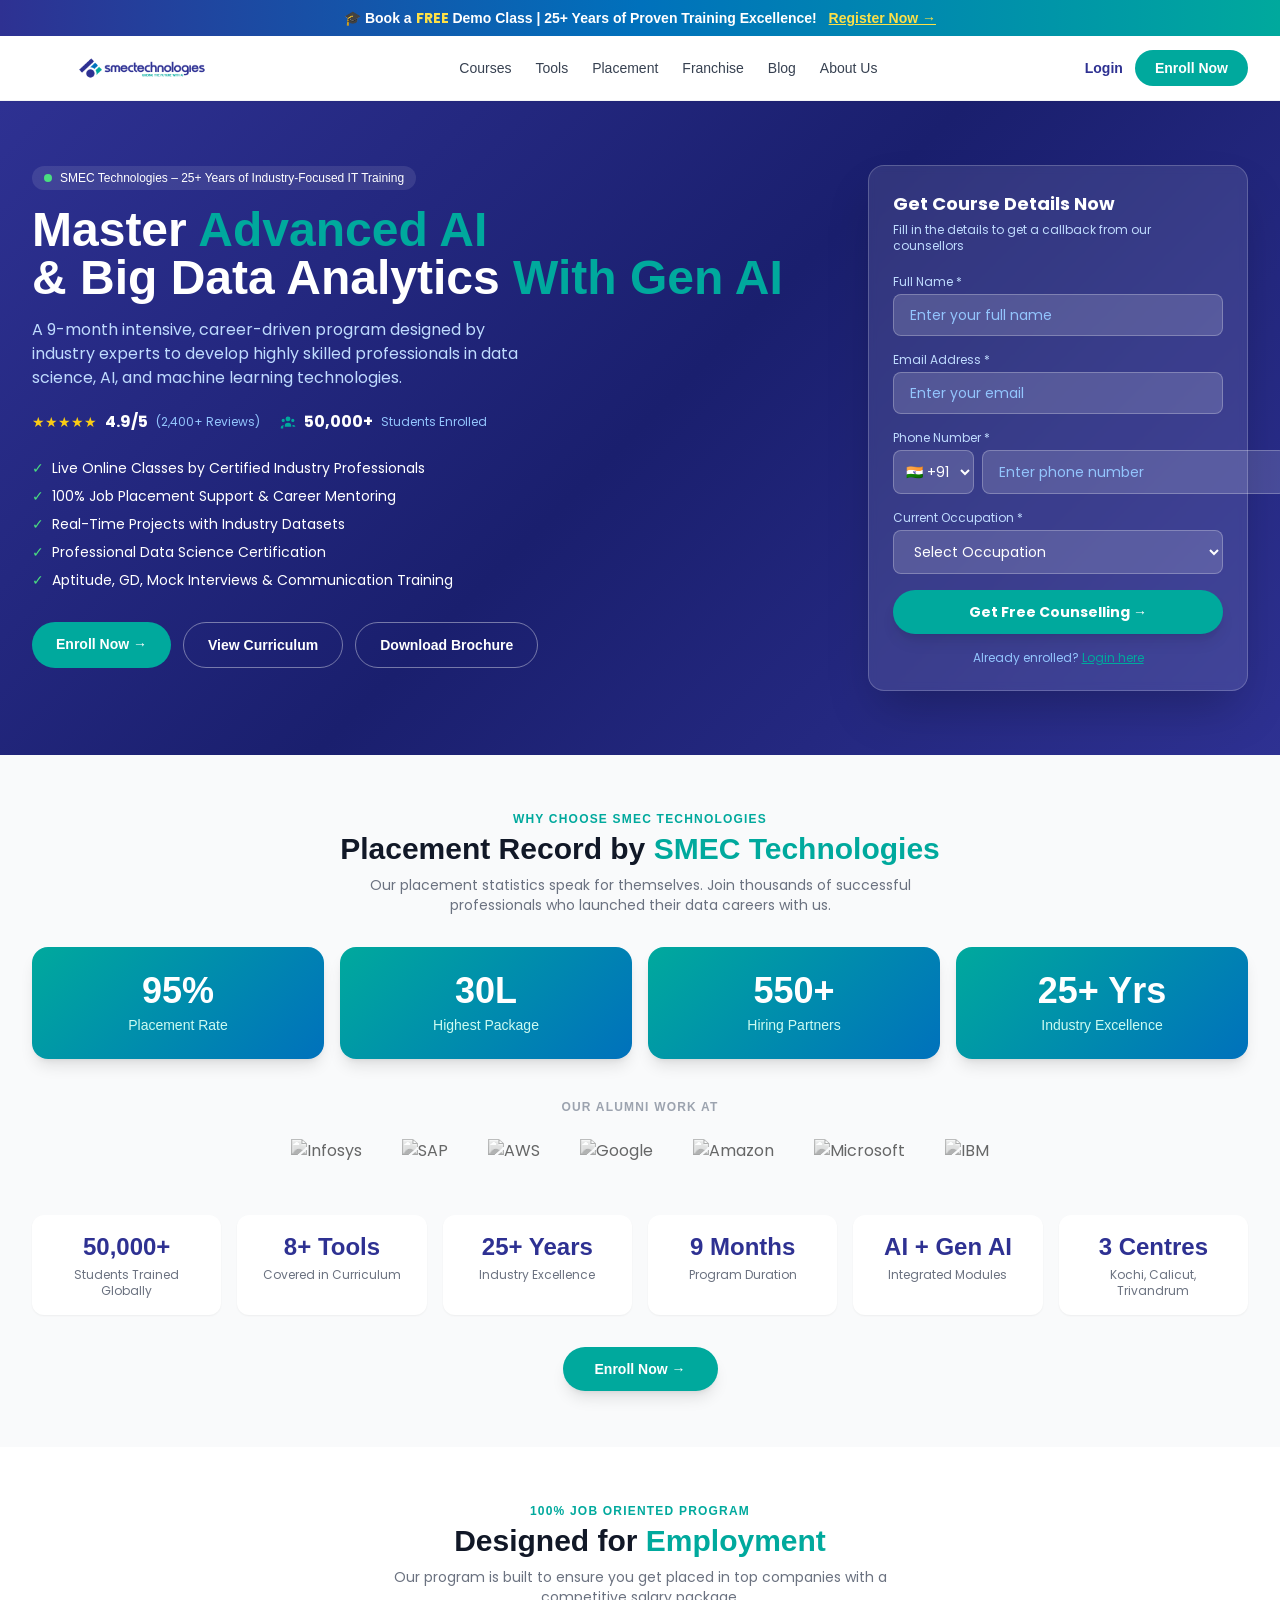
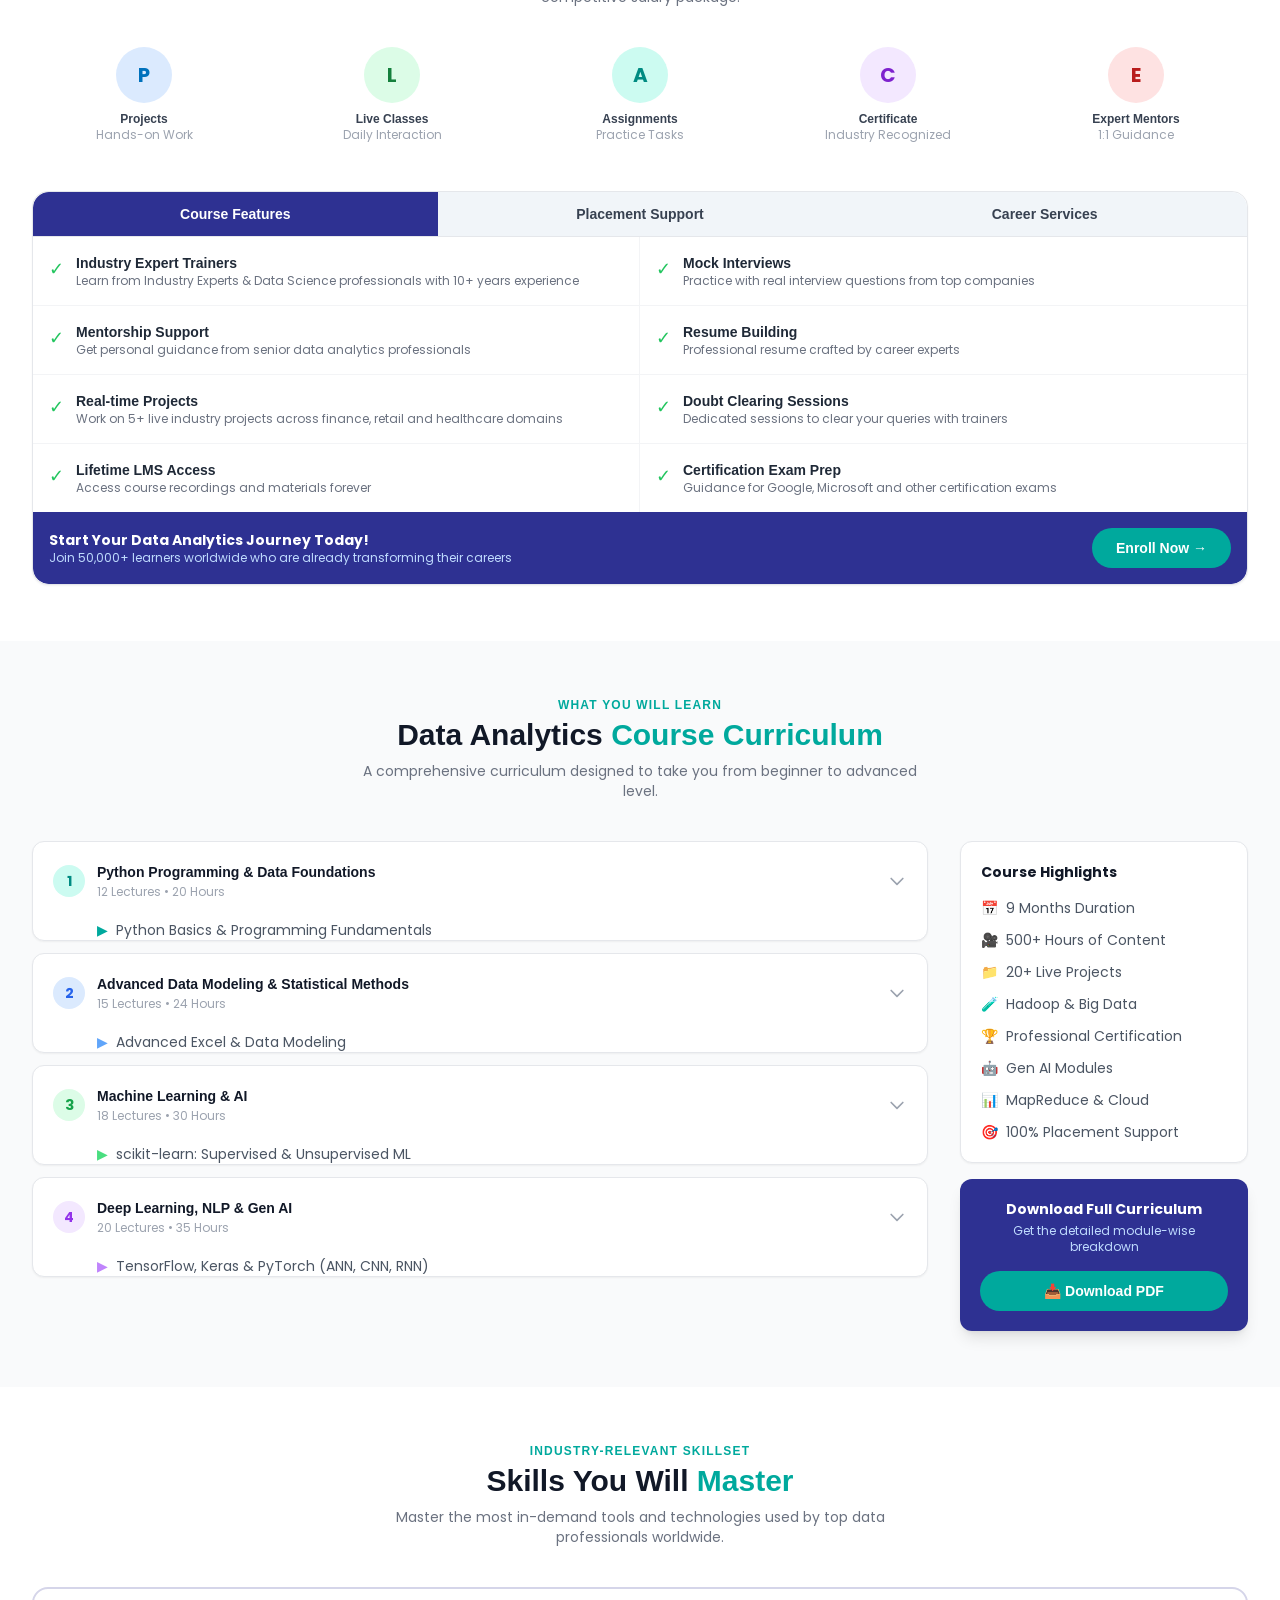
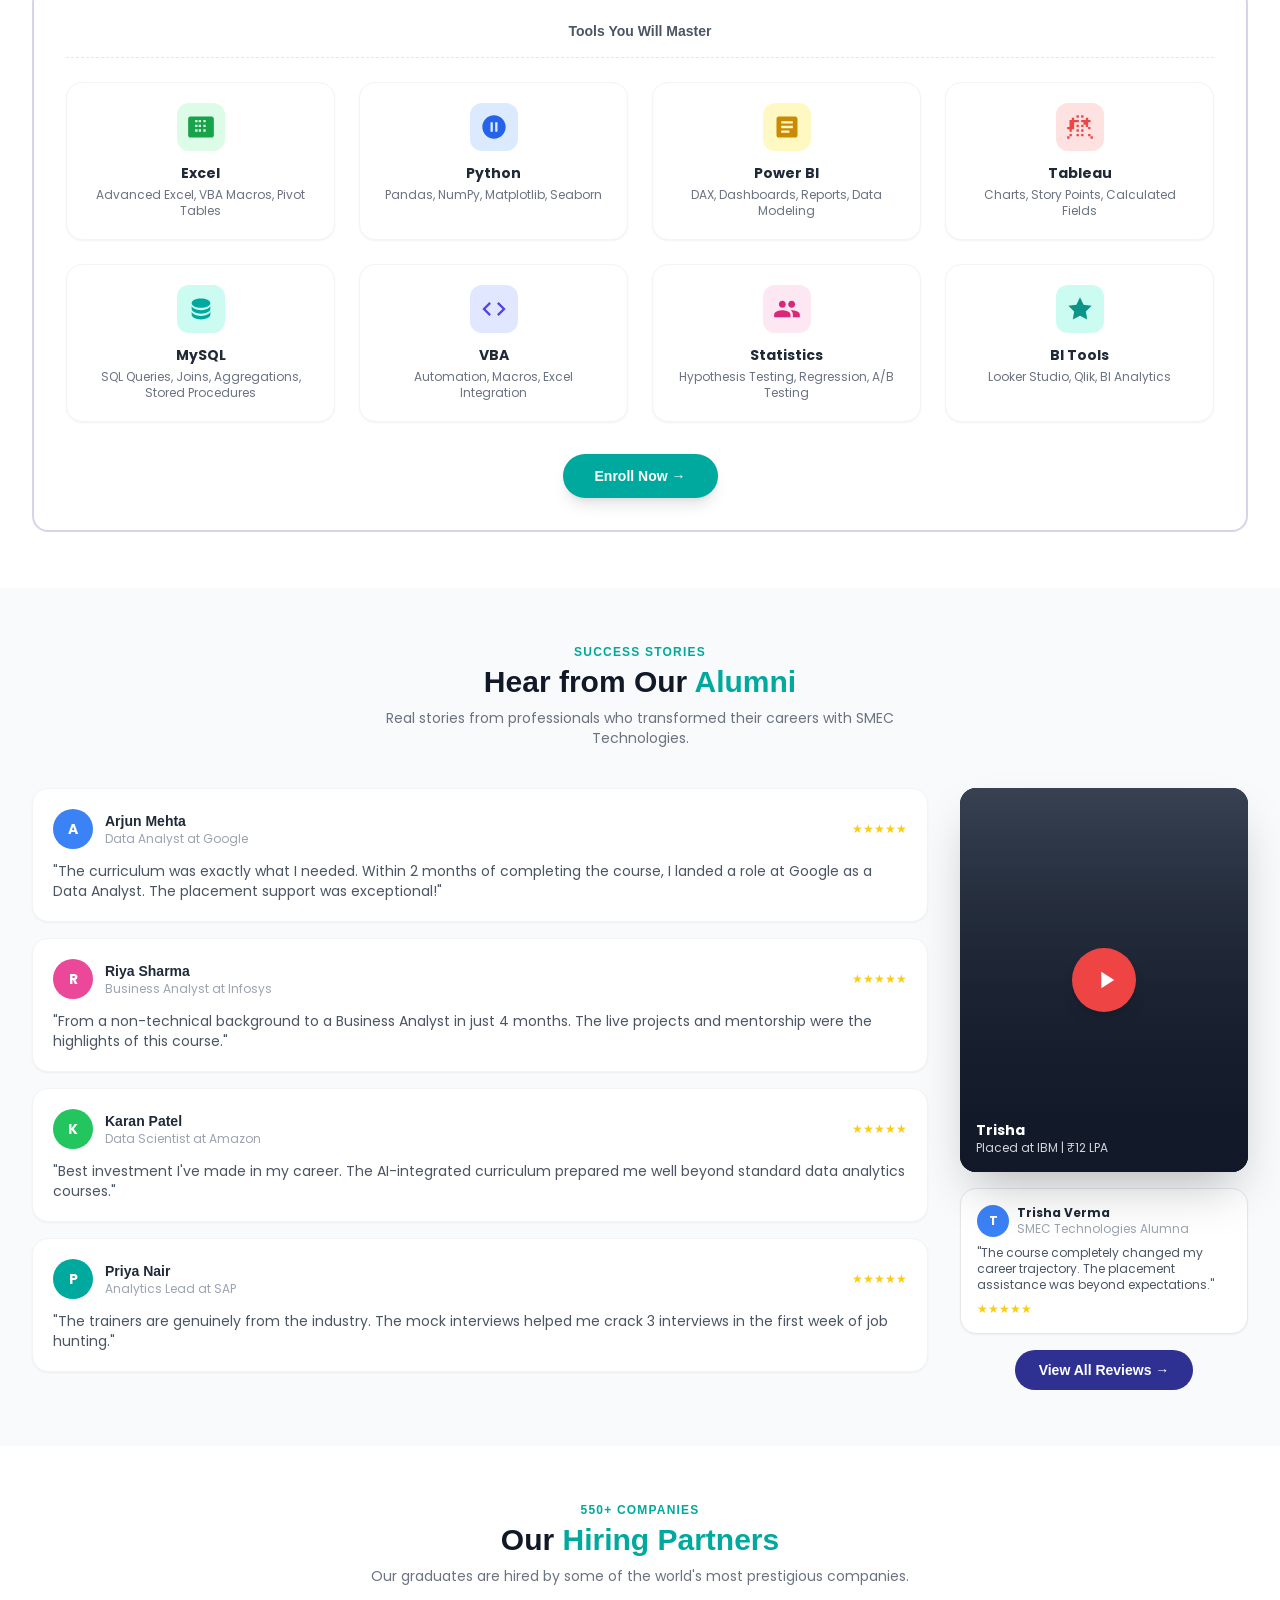
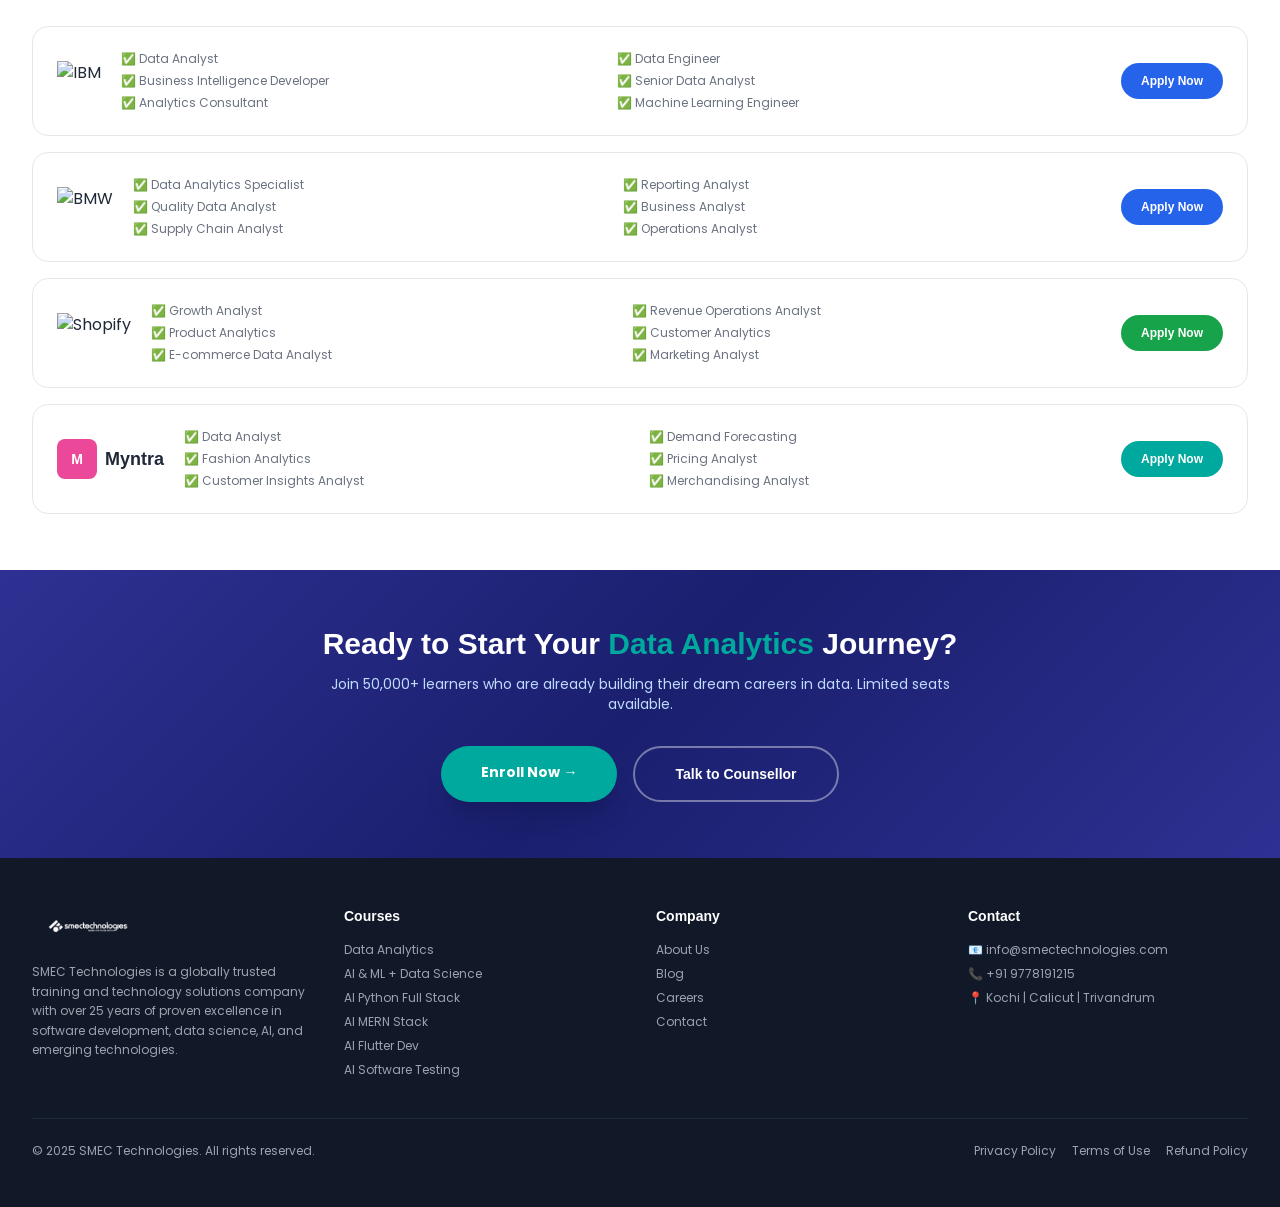
==== commit 93dd61a3: "Replace Tailwind CDN (124KB JS) with compiled CSS (45KB) Eliminates the main render-blocking resourc" ====
--- a/smec.html
+++ b/smec.html
@@ -8,7 +8,7 @@
   <meta name="keywords" content="data science course Kerala, AI ML training, big data analytics, SMEC Technologies, data science Kochi, machine learning course, Gen AI training, Python course, TensorFlow training, placement support Kerala"/>
   <link rel="preconnect" href="https://fonts.googleapis.com">
   <link rel="preconnect" href="https://fonts.gstatic.com" crossorigin>
-  <script src="https://cdn.tailwindcss.com"></script>
+  <link rel="stylesheet" href="styles.css">
   <link rel="preload" href="https://fonts.googleapis.com/css2?family=Poppins:wght@400;500;600;700;800&family=Inter:wght@400;500;600&display=swap" as="style" onload="this.onload=null;this.rel='stylesheet'">
   <noscript><link rel="stylesheet" href="https://fonts.googleapis.com/css2?family=Poppins:wght@400;500;600;700;800&family=Inter:wght@400;500;600&display=swap"></noscript>
   <style>
--- a/styles.css
+++ b/styles.css
@@ -0,0 +1 @@
+*,:after,:before{--tw-border-spacing-x:0;--tw-border-spacing-y:0;--tw-translate-x:0;--tw-translate-y:0;--tw-rotate:0;--tw-skew-x:0;--tw-skew-y:0;--tw-scale-x:1;--tw-scale-y:1;--tw-pan-x: ;--tw-pan-y: ;--tw-pinch-zoom: ;--tw-scroll-snap-strictness:proximity;--tw-gradient-from-position: ;--tw-gradient-via-position: ;--tw-gradient-to-position: ;--tw-ordinal: ;--tw-slashed-zero: ;--tw-numeric-figure: ;--tw-numeric-spacing: ;--tw-numeric-fraction: ;--tw-ring-inset: ;--tw-ring-offset-width:0px;--tw-ring-offset-color:#fff;--tw-ring-color:rgba(59,130,246,.5);--tw-ring-offset-shadow:0 0 #0000;--tw-ring-shadow:0 0 #0000;--tw-shadow:0 0 #0000;--tw-shadow-colored:0 0 #0000;--tw-blur: ;--tw-brightness: ;--tw-contrast: ;--tw-grayscale: ;--tw-hue-rotate: ;--tw-invert: ;--tw-saturate: ;--tw-sepia: ;--tw-drop-shadow: ;--tw-backdrop-blur: ;--tw-backdrop-brightness: ;--tw-backdrop-contrast: ;--tw-backdrop-grayscale: ;--tw-backdrop-hue-rotate: ;--tw-backdrop-invert: ;--tw-backdrop-opacity: ;--tw-backdrop-saturate: ;--tw-backdrop-sepia: ;--tw-contain-size: ;--tw-contain-layout: ;--tw-contain-paint: ;--tw-contain-style: }::backdrop{--tw-border-spacing-x:0;--tw-border-spacing-y:0;--tw-translate-x:0;--tw-translate-y:0;--tw-rotate:0;--tw-skew-x:0;--tw-skew-y:0;--tw-scale-x:1;--tw-scale-y:1;--tw-pan-x: ;--tw-pan-y: ;--tw-pinch-zoom: ;--tw-scroll-snap-strictness:proximity;--tw-gradient-from-position: ;--tw-gradient-via-position: ;--tw-gradient-to-position: ;--tw-ordinal: ;--tw-slashed-zero: ;--tw-numeric-figure: ;--tw-numeric-spacing: ;--tw-numeric-fraction: ;--tw-ring-inset: ;--tw-ring-offset-width:0px;--tw-ring-offset-color:#fff;--tw-ring-color:rgba(59,130,246,.5);--tw-ring-offset-shadow:0 0 #0000;--tw-ring-shadow:0 0 #0000;--tw-shadow:0 0 #0000;--tw-shadow-colored:0 0 #0000;--tw-blur: ;--tw-brightness: ;--tw-contrast: ;--tw-grayscale: ;--tw-hue-rotate: ;--tw-invert: ;--tw-saturate: ;--tw-sepia: ;--tw-drop-shadow: ;--tw-backdrop-blur: ;--tw-backdrop-brightness: ;--tw-backdrop-contrast: ;--tw-backdrop-grayscale: ;--tw-backdrop-hue-rotate: ;--tw-backdrop-invert: ;--tw-backdrop-opacity: ;--tw-backdrop-saturate: ;--tw-backdrop-sepia: ;--tw-contain-size: ;--tw-contain-layout: ;--tw-contain-paint: ;--tw-contain-style: }/*! tailwindcss v3.4.19 | MIT License | https://tailwindcss.com*/*,:after,:before{box-sizing:border-box;border:0 solid #e5e7eb}:after,:before{--tw-content:""}:host,html{line-height:1.5;-webkit-text-size-adjust:100%;-moz-tab-size:4;-o-tab-size:4;tab-size:4;font-family:ui-sans-serif,system-ui,sans-serif,Apple Color Emoji,Segoe UI Emoji,Segoe UI Symbol,Noto Color Emoji;font-feature-settings:normal;font-variation-settings:normal;-webkit-tap-highlight-color:transparent}body{margin:0;line-height:inherit}hr{height:0;color:inherit;border-top-width:1px}abbr:where([title]){-webkit-text-decoration:underline dotted;text-decoration:underline dotted}h1,h2,h3,h4,h5,h6{font-size:inherit;font-weight:inherit}a{color:inherit;text-decoration:inherit}b,strong{font-weight:bolder}code,kbd,pre,samp{font-family:ui-monospace,SFMono-Regular,Menlo,Monaco,Consolas,Liberation Mono,Courier New,monospace;font-feature-settings:normal;font-variation-settings:normal;font-size:1em}small{font-size:80%}sub,sup{font-size:75%;line-height:0;position:relative;vertical-align:baseline}sub{bottom:-.25em}sup{top:-.5em}table{text-indent:0;border-color:inherit;border-collapse:collapse}button,input,optgroup,select,textarea{font-family:inherit;font-feature-settings:inherit;font-variation-settings:inherit;font-size:100%;font-weight:inherit;line-height:inherit;letter-spacing:inherit;color:inherit;margin:0;padding:0}button,select{text-transform:none}button,input:where([type=button]),input:where([type=reset]),input:where([type=submit]){-webkit-appearance:button;background-color:transparent;background-image:none}:-moz-focusring{outline:auto}:-moz-ui-invalid{box-shadow:none}progress{vertical-align:baseline}::-webkit-inner-spin-button,::-webkit-outer-spin-button{height:auto}[type=search]{-webkit-appearance:textfield;outline-offset:-2px}::-webkit-search-decoration{-webkit-appearance:none}::-webkit-file-upload-button{-webkit-appearance:button;font:inherit}summary{display:list-item}blockquote,dd,dl,figure,h1,h2,h3,h4,h5,h6,hr,p,pre{margin:0}fieldset{margin:0}fieldset,legend{padding:0}menu,ol,ul{list-style:none;margin:0;padding:0}dialog{padding:0}textarea{resize:vertical}input::-moz-placeholder,textarea::-moz-placeholder{opacity:1;color:#9ca3af}input::placeholder,textarea::placeholder{opacity:1;color:#9ca3af}[role=button],button{cursor:pointer}:disabled{cursor:default}audio,canvas,embed,iframe,img,object,svg,video{display:block;vertical-align:middle}img,video{max-width:100%;height:auto}[hidden]:where(:not([hidden=until-found])){display:none}.container{width:100%}@media (min-width:640px){.container{max-width:640px}}@media (min-width:768px){.container{max-width:768px}}@media (min-width:1024px){.container{max-width:1024px}}@media (min-width:1280px){.container{max-width:1280px}}@media (min-width:1536px){.container{max-width:1536px}}.visible{visibility:visible}.fixed{position:fixed}.absolute{position:absolute}.relative{position:relative}.sticky{position:sticky}.-inset-4{inset:-1rem}.inset-0{inset:0}.-bottom-6{bottom:-1.5rem}.-right-6{right:-1.5rem}.bottom-0{bottom:0}.left-0{left:0}.left-1\/2{left:50%}.right-0{right:0}.top-0{top:0}.top-\[-1px\]{top:-1px}.-z-10{z-index:-10}.z-10{z-index:10}.z-50{z-index:50}.col-span-2{grid-column:span 2/span 2}.col-span-3{grid-column:span 3/span 3}.m-4{margin:1rem}.-mx-4{margin-left:-1rem;margin-right:-1rem}.mx-auto{margin-left:auto;margin-right:auto}.-mt-1{margin-top:-.25rem}.mb-1{margin-bottom:.25rem}.mb-10{margin-bottom:2.5rem}.mb-12{margin-bottom:3rem}.mb-16{margin-bottom:4rem}.mb-2{margin-bottom:.5rem}.mb-3{margin-bottom:.75rem}.mb-4{margin-bottom:1rem}.mb-5{margin-bottom:1.25rem}.mb-6{margin-bottom:1.5rem}.mb-8{margin-bottom:2rem}.ml-1{margin-left:.25rem}.ml-11{margin-left:2.75rem}.ml-2{margin-left:.5rem}.ml-auto{margin-left:auto}.mr-1{margin-right:.25rem}.mt-0\.5{margin-top:.125rem}.mt-1{margin-top:.25rem}.mt-1\.5{margin-top:.375rem}.mt-10{margin-top:2.5rem}.mt-12{margin-top:3rem}.mt-2{margin-top:.5rem}.mt-3{margin-top:.75rem}.mt-4{margin-top:1rem}.mt-7{margin-top:1.75rem}.mt-8{margin-top:2rem}.mt-px{margin-top:1px}.block{display:block}.inline-block{display:inline-block}.flex{display:flex}.inline-flex{display:inline-flex}.table{display:table}.grid{display:grid}.hidden{display:none}.aspect-\[3\/4\]{aspect-ratio:3/4}.h-1{height:.25rem}.h-10{height:2.5rem}.h-12{height:3rem}.h-14{height:3.5rem}.h-16{height:4rem}.h-2{height:.5rem}.h-2\.5{height:.625rem}.h-24{height:6rem}.h-3{height:.75rem}.h-3\.5{height:.875rem}.h-4{height:1rem}.h-5{height:1.25rem}.h-6{height:1.5rem}.h-7{height:1.75rem}.h-8{height:2rem}.h-9{height:2.25rem}.h-\[18px\]{height:18px}.h-\[20px\]{height:20px}.h-\[400px\]{height:400px}.w-1{width:.25rem}.w-10{width:2.5rem}.w-12{width:3rem}.w-14{width:3.5rem}.w-16{width:4rem}.w-2{width:.5rem}.w-2\.5{width:.625rem}.w-24{width:6rem}.w-3{width:.75rem}.w-3\.5{width:.875rem}.w-4{width:1rem}.w-5{width:1.25rem}.w-6{width:1.5rem}.w-7{width:1.75rem}.w-8{width:2rem}.w-9{width:2.25rem}.w-\[18px\]{width:18px}.w-\[20px\]{width:20px}.w-\[28\%\]{width:28%}.w-\[36\%\]{width:36%}.w-fit{width:-moz-fit-content;width:fit-content}.w-full{width:100%}.w-px{width:1px}.min-w-\[130px\]{min-width:130px}.min-w-\[600px\]{min-width:600px}.max-w-2xl{max-width:42rem}.max-w-3xl{max-width:48rem}.max-w-5xl{max-width:64rem}.max-w-7xl{max-width:80rem}.max-w-lg{max-width:32rem}.max-w-md{max-width:28rem}.max-w-xl{max-width:36rem}.flex-1{flex:1 1 0%}.flex-shrink-0,.shrink-0{flex-shrink:0}.border-collapse{border-collapse:collapse}.-translate-x-1\/2{--tw-translate-x:-50%}.-translate-x-1\/2,.transform{transform:translate(var(--tw-translate-x),var(--tw-translate-y)) rotate(var(--tw-rotate)) skewX(var(--tw-skew-x)) skewY(var(--tw-skew-y)) scaleX(var(--tw-scale-x)) scaleY(var(--tw-scale-y))}@keyframes pulse{50%{opacity:.5}}.animate-pulse{animation:pulse 2s cubic-bezier(.4,0,.6,1) infinite}.cursor-default{cursor:default}.cursor-pointer{cursor:pointer}.grid-cols-1{grid-template-columns:repeat(1,minmax(0,1fr))}.grid-cols-2{grid-template-columns:repeat(2,minmax(0,1fr))}.grid-cols-3{grid-template-columns:repeat(3,minmax(0,1fr))}.flex-col{flex-direction:column}.flex-wrap{flex-wrap:wrap}.items-start{align-items:flex-start}.items-center{align-items:center}.justify-center{justify-content:center}.justify-between{justify-content:space-between}.gap-0{gap:0}.gap-0\.5{gap:.125rem}.gap-1{gap:.25rem}.gap-1\.5{gap:.375rem}.gap-10{gap:2.5rem}.gap-12{gap:3rem}.gap-2{gap:.5rem}.gap-2\.5{gap:.625rem}.gap-3{gap:.75rem}.gap-3\.5{gap:.875rem}.gap-4{gap:1rem}.gap-5{gap:1.25rem}.gap-6{gap:1.5rem}.gap-8{gap:2rem}.-space-x-4>:not([hidden])~:not([hidden]){--tw-space-x-reverse:0;margin-right:calc(-1rem*var(--tw-space-x-reverse));margin-left:calc(-1rem*(1 - var(--tw-space-x-reverse)))}.space-y-0>:not([hidden])~:not([hidden]){--tw-space-y-reverse:0;margin-top:calc(0px*(1 - var(--tw-space-y-reverse)));margin-bottom:calc(0px*var(--tw-space-y-reverse))}.space-y-1\.5>:not([hidden])~:not([hidden]){--tw-space-y-reverse:0;margin-top:calc(.375rem*(1 - var(--tw-space-y-reverse)));margin-bottom:calc(.375rem*var(--tw-space-y-reverse))}.space-y-2>:not([hidden])~:not([hidden]){--tw-space-y-reverse:0;margin-top:calc(.5rem*(1 - var(--tw-space-y-reverse)));margin-bottom:calc(.5rem*var(--tw-space-y-reverse))}.space-y-3>:not([hidden])~:not([hidden]){--tw-space-y-reverse:0;margin-top:calc(.75rem*(1 - var(--tw-space-y-reverse)));margin-bottom:calc(.75rem*var(--tw-space-y-reverse))}.space-y-4>:not([hidden])~:not([hidden]){--tw-space-y-reverse:0;margin-top:calc(1rem*(1 - var(--tw-space-y-reverse)));margin-bottom:calc(1rem*var(--tw-space-y-reverse))}.space-y-6>:not([hidden])~:not([hidden]){--tw-space-y-reverse:0;margin-top:calc(1.5rem*(1 - var(--tw-space-y-reverse)));margin-bottom:calc(1.5rem*var(--tw-space-y-reverse))}.overflow-hidden{overflow:hidden}.overflow-x-auto{overflow-x:auto}.overflow-y-auto{overflow-y:auto}.overscroll-contain{overscroll-behavior:contain}.whitespace-nowrap{white-space:nowrap}.rounded{border-radius:.25rem}.rounded-2xl{border-radius:1rem}.rounded-3xl{border-radius:1.5rem}.rounded-\[28px\]{border-radius:28px}.rounded-\[40px\]{border-radius:40px}.rounded-full{border-radius:9999px}.rounded-lg{border-radius:.5rem}.rounded-md{border-radius:.375rem}.rounded-xl{border-radius:.75rem}.rounded-b-2xl{border-bottom-right-radius:1rem;border-bottom-left-radius:1rem}.rounded-b-full{border-bottom-right-radius:9999px;border-bottom-left-radius:9999px}.rounded-l-xl{border-top-left-radius:.75rem;border-bottom-left-radius:.75rem}.rounded-r-xl{border-top-right-radius:.75rem;border-bottom-right-radius:.75rem}.rounded-tl-2xl{border-top-left-radius:1rem}.rounded-tr-2xl{border-top-right-radius:1rem}.border{border-width:1px}.border-2{border-width:2px}.border-b{border-bottom-width:1px}.border-r{border-right-width:1px}.border-r-0{border-right-width:0}.border-t{border-top-width:1px}.border-dashed{border-style:dashed}.border-\[\#0071bc\]\/20{border-color:rgba(0,113,188,.2)}.border-\[\#00a99d\]\/20{border-color:rgba(0,169,157,.2)}.border-\[\#2e3192\]\/20{border-color:rgba(46,49,146,.2)}.border-amber-100{--tw-border-opacity:1;border-color:rgb(254 243 199/var(--tw-border-opacity,1))}.border-cyan-100{--tw-border-opacity:1;border-color:rgb(207 250 254/var(--tw-border-opacity,1))}.border-emerald-100{--tw-border-opacity:1;border-color:rgb(209 250 229/var(--tw-border-opacity,1))}.border-gray-100{--tw-border-opacity:1;border-color:rgb(243 244 246/var(--tw-border-opacity,1))}.border-gray-200{--tw-border-opacity:1;border-color:rgb(229 231 235/var(--tw-border-opacity,1))}.border-gray-800{--tw-border-opacity:1;border-color:rgb(31 41 55/var(--tw-border-opacity,1))}.border-red-100{--tw-border-opacity:1;border-color:rgb(254 226 226/var(--tw-border-opacity,1))}.border-slate-100{--tw-border-opacity:1;border-color:rgb(241 245 249/var(--tw-border-opacity,1))}.border-slate-200{--tw-border-opacity:1;border-color:rgb(226 232 240/var(--tw-border-opacity,1))}.border-slate-200\/60{border-color:rgba(226,232,240,.6)}.border-slate-300{--tw-border-opacity:1;border-color:rgb(203 213 225/var(--tw-border-opacity,1))}.border-white{--tw-border-opacity:1;border-color:rgb(255 255 255/var(--tw-border-opacity,1))}.border-white\/20{border-color:hsla(0,0%,100%,.2)}.border-white\/25{border-color:hsla(0,0%,100%,.25)}.border-white\/40{border-color:hsla(0,0%,100%,.4)}.border-white\/5{border-color:hsla(0,0%,100%,.05)}.bg-\[\#0071bc\]{--tw-bg-opacity:1;background-color:rgb(0 113 188/var(--tw-bg-opacity,1))}.bg-\[\#0071bc\]\/10{background-color:rgba(0,113,188,.1)}.bg-\[\#0071bc\]\/20{background-color:rgba(0,113,188,.2)}.bg-\[\#0071bc\]\/5{background-color:rgba(0,113,188,.05)}.bg-\[\#00A4EF\]{--tw-bg-opacity:1;background-color:rgb(0 164 239/var(--tw-bg-opacity,1))}.bg-\[\#00a99d\]{--tw-bg-opacity:1;background-color:rgb(0 169 157/var(--tw-bg-opacity,1))}.bg-\[\#00a99d\]\/10{background-color:rgba(0,169,157,.1)}.bg-\[\#00a99d\]\/20{background-color:rgba(0,169,157,.2)}.bg-\[\#232F3E\]{--tw-bg-opacity:1;background-color:rgb(35 47 62/var(--tw-bg-opacity,1))}.bg-\[\#2e3192\]{--tw-bg-opacity:1;background-color:rgb(46 49 146/var(--tw-bg-opacity,1))}.bg-\[\#2e3192\]\/10{background-color:rgba(46,49,146,.1)}.bg-\[\#2e3192\]\/5{background-color:rgba(46,49,146,.05)}.bg-blue-100{--tw-bg-opacity:1;background-color:rgb(219 234 254/var(--tw-bg-opacity,1))}.bg-blue-500{--tw-bg-opacity:1;background-color:rgb(59 130 246/var(--tw-bg-opacity,1))}.bg-blue-600{--tw-bg-opacity:1;background-color:rgb(37 99 235/var(--tw-bg-opacity,1))}.bg-emerald-100{--tw-bg-opacity:1;background-color:rgb(209 250 229/var(--tw-bg-opacity,1))}.bg-emerald-50{--tw-bg-opacity:1;background-color:rgb(236 253 245/var(--tw-bg-opacity,1))}.bg-emerald-500\/10{background-color:rgba(16,185,129,.1)}.bg-emerald-500\/5{background-color:rgba(16,185,129,.05)}.bg-gray-50{--tw-bg-opacity:1;background-color:rgb(249 250 251/var(--tw-bg-opacity,1))}.bg-gray-900{--tw-bg-opacity:1;background-color:rgb(17 24 39/var(--tw-bg-opacity,1))}.bg-green-100{--tw-bg-opacity:1;background-color:rgb(220 252 231/var(--tw-bg-opacity,1))}.bg-green-400{--tw-bg-opacity:1;background-color:rgb(74 222 128/var(--tw-bg-opacity,1))}.bg-green-500{--tw-bg-opacity:1;background-color:rgb(34 197 94/var(--tw-bg-opacity,1))}.bg-green-600{--tw-bg-opacity:1;background-color:rgb(22 163 74/var(--tw-bg-opacity,1))}.bg-indigo-100{--tw-bg-opacity:1;background-color:rgb(224 231 255/var(--tw-bg-opacity,1))}.bg-orange-100{--tw-bg-opacity:1;background-color:rgb(255 237 213/var(--tw-bg-opacity,1))}.bg-orange-50{--tw-bg-opacity:1;background-color:rgb(255 247 237/var(--tw-bg-opacity,1))}.bg-orange-500\/5{background-color:rgba(249,115,22,.05)}.bg-pink-100{--tw-bg-opacity:1;background-color:rgb(252 231 243/var(--tw-bg-opacity,1))}.bg-pink-500{--tw-bg-opacity:1;background-color:rgb(236 72 153/var(--tw-bg-opacity,1))}.bg-purple-100{--tw-bg-opacity:1;background-color:rgb(243 232 255/var(--tw-bg-opacity,1))}.bg-red-100{--tw-bg-opacity:1;background-color:rgb(254 226 226/var(--tw-bg-opacity,1))}.bg-red-500{--tw-bg-opacity:1;background-color:rgb(239 68 68/var(--tw-bg-opacity,1))}.bg-slate-100{--tw-bg-opacity:1;background-color:rgb(241 245 249/var(--tw-bg-opacity,1))}.bg-slate-50{--tw-bg-opacity:1;background-color:rgb(248 250 252/var(--tw-bg-opacity,1))}.bg-slate-50\/50{background-color:rgba(248,250,252,.5)}.bg-slate-700{--tw-bg-opacity:1;background-color:rgb(51 65 85/var(--tw-bg-opacity,1))}.bg-slate-950{--tw-bg-opacity:1;background-color:rgb(2 6 23/var(--tw-bg-opacity,1))}.bg-teal-100{--tw-bg-opacity:1;background-color:rgb(204 251 241/var(--tw-bg-opacity,1))}.bg-white{--tw-bg-opacity:1;background-color:rgb(255 255 255/var(--tw-bg-opacity,1))}.bg-white\/10{background-color:hsla(0,0%,100%,.1)}.bg-white\/15{background-color:hsla(0,0%,100%,.15)}.bg-white\/20{background-color:hsla(0,0%,100%,.2)}.bg-white\/25{background-color:hsla(0,0%,100%,.25)}.bg-white\/60{background-color:hsla(0,0%,100%,.6)}.bg-yellow-100{--tw-bg-opacity:1;background-color:rgb(254 249 195/var(--tw-bg-opacity,1))}.bg-yellow-400{--tw-bg-opacity:1;background-color:rgb(250 204 21/var(--tw-bg-opacity,1))}.bg-gradient-to-b{background-image:linear-gradient(to bottom,var(--tw-gradient-stops))}.bg-gradient-to-br{background-image:linear-gradient(to bottom right,var(--tw-gradient-stops))}.bg-gradient-to-r{background-image:linear-gradient(to right,var(--tw-gradient-stops))}.from-\[\#0071bc\]{--tw-gradient-from:#0071bc var(--tw-gradient-from-position);--tw-gradient-to:rgba(0,113,188,0) var(--tw-gradient-to-position);--tw-gradient-stops:var(--tw-gradient-from),var(--tw-gradient-to)}.from-\[\#0071bc\]\/10{--tw-gradient-from:rgba(0,113,188,.1) var(--tw-gradient-from-position);--tw-gradient-to:rgba(0,113,188,0) var(--tw-gradient-to-position);--tw-gradient-stops:var(--tw-gradient-from),var(--tw-gradient-to)}.from-\[\#0071bc\]\/5{--tw-gradient-from:rgba(0,113,188,.05) var(--tw-gradient-from-position);--tw-gradient-to:rgba(0,113,188,0) var(--tw-gradient-to-position);--tw-gradient-stops:var(--tw-gradient-from),var(--tw-gradient-to)}.from-\[\#00a99d\]{--tw-gradient-from:#00a99d var(--tw-gradient-from-position);--tw-gradient-to:rgba(0,169,157,0) var(--tw-gradient-to-position);--tw-gradient-stops:var(--tw-gradient-from),var(--tw-gradient-to)}.from-\[\#00a99d\]\/10{--tw-gradient-from:rgba(0,169,157,.1) var(--tw-gradient-from-position);--tw-gradient-to:rgba(0,169,157,0) var(--tw-gradient-to-position);--tw-gradient-stops:var(--tw-gradient-from),var(--tw-gradient-to)}.from-\[\#2e3192\]{--tw-gradient-from:#2e3192 var(--tw-gradient-from-position);--tw-gradient-to:rgba(46,49,146,0) var(--tw-gradient-to-position);--tw-gradient-stops:var(--tw-gradient-from),var(--tw-gradient-to)}.from-\[\#2e3192\]\/10{--tw-gradient-from:rgba(46,49,146,.1) var(--tw-gradient-from-position);--tw-gradient-to:rgba(46,49,146,0) var(--tw-gradient-to-position);--tw-gradient-stops:var(--tw-gradient-from),var(--tw-gradient-to)}.from-amber-50{--tw-gradient-from:#fffbeb var(--tw-gradient-from-position);--tw-gradient-to:rgba(255,251,235,0) var(--tw-gradient-to-position);--tw-gradient-stops:var(--tw-gradient-from),var(--tw-gradient-to)}.from-cyan-50{--tw-gradient-from:#ecfeff var(--tw-gradient-from-position);--tw-gradient-to:rgba(236,254,255,0) var(--tw-gradient-to-position);--tw-gradient-stops:var(--tw-gradient-from),var(--tw-gradient-to)}.from-emerald-100{--tw-gradient-from:#d1fae5 var(--tw-gradient-from-position);--tw-gradient-to:rgba(209,250,229,0) var(--tw-gradient-to-position);--tw-gradient-stops:var(--tw-gradient-from),var(--tw-gradient-to)}.from-emerald-50{--tw-gradient-from:#ecfdf5 var(--tw-gradient-from-position);--tw-gradient-to:rgba(236,253,245,0) var(--tw-gradient-to-position);--tw-gradient-stops:var(--tw-gradient-from),var(--tw-gradient-to)}.from-gray-700{--tw-gradient-from:#374151 var(--tw-gradient-from-position);--tw-gradient-to:rgba(55,65,81,0) var(--tw-gradient-to-position);--tw-gradient-stops:var(--tw-gradient-from),var(--tw-gradient-to)}.from-orange-400{--tw-gradient-from:#fb923c var(--tw-gradient-from-position);--tw-gradient-to:rgba(251,146,60,0) var(--tw-gradient-to-position);--tw-gradient-stops:var(--tw-gradient-from),var(--tw-gradient-to)}.from-purple-400{--tw-gradient-from:#c084fc var(--tw-gradient-from-position);--tw-gradient-to:rgba(192,132,252,0) var(--tw-gradient-to-position);--tw-gradient-stops:var(--tw-gradient-from),var(--tw-gradient-to)}.from-red-50{--tw-gradient-from:#fef2f2 var(--tw-gradient-from-position);--tw-gradient-to:hsla(0,86%,97%,0) var(--tw-gradient-to-position);--tw-gradient-stops:var(--tw-gradient-from),var(--tw-gradient-to)}.from-rose-400{--tw-gradient-from:#fb7185 var(--tw-gradient-from-position);--tw-gradient-to:rgba(251,113,133,0) var(--tw-gradient-to-position);--tw-gradient-stops:var(--tw-gradient-from),var(--tw-gradient-to)}.from-transparent{--tw-gradient-from:transparent var(--tw-gradient-from-position);--tw-gradient-to:transparent var(--tw-gradient-to-position);--tw-gradient-stops:var(--tw-gradient-from),var(--tw-gradient-to)}.via-\[\#0071bc\]{--tw-gradient-to:rgba(0,113,188,0) var(--tw-gradient-to-position);--tw-gradient-stops:var(--tw-gradient-from),#0071bc var(--tw-gradient-via-position),var(--tw-gradient-to)}.via-\[\#2e3192\]{--tw-gradient-to:rgba(46,49,146,0) var(--tw-gradient-to-position);--tw-gradient-stops:var(--tw-gradient-from),#2e3192 var(--tw-gradient-via-position),var(--tw-gradient-to)}.to-\[\#0071bc\]{--tw-gradient-to:#0071bc var(--tw-gradient-to-position)}.to-\[\#00a99d\]{--tw-gradient-to:#00a99d var(--tw-gradient-to-position)}.to-\[\#00a99d\]\/5{--tw-gradient-to:rgba(0,169,157,.05) var(--tw-gradient-to-position)}.to-\[\#2e3192\]{--tw-gradient-to:#2e3192 var(--tw-gradient-to-position)}.to-blue-700{--tw-gradient-to:#1d4ed8 var(--tw-gradient-to-position)}.to-gray-900{--tw-gradient-to:#111827 var(--tw-gradient-to-position)}.to-gray-900\/80{--tw-gradient-to:rgba(17,24,39,.8) var(--tw-gradient-to-position)}.to-orange-600{--tw-gradient-to:#ea580c var(--tw-gradient-to-position)}.to-pink-600{--tw-gradient-to:#db2777 var(--tw-gradient-to-position)}.to-purple-600{--tw-gradient-to:#9333ea var(--tw-gradient-to-position)}.to-teal-50{--tw-gradient-to:#f0fdfa var(--tw-gradient-to-position)}.to-teal-600{--tw-gradient-to:#0d9488 var(--tw-gradient-to-position)}.to-transparent{--tw-gradient-to:transparent var(--tw-gradient-to-position)}.to-white{--tw-gradient-to:#fff var(--tw-gradient-to-position)}.object-contain{-o-object-fit:contain;object-fit:contain}.p-2{padding:.5rem}.p-3\.5{padding:.875rem}.p-4{padding:1rem}.p-5{padding:1.25rem}.p-6{padding:1.5rem}.p-7{padding:1.75rem}.p-8{padding:2rem}.px-10{padding-left:2.5rem;padding-right:2.5rem}.px-12{padding-left:3rem;padding-right:3rem}.px-2{padding-left:.5rem;padding-right:.5rem}.px-3{padding-left:.75rem;padding-right:.75rem}.px-4{padding-left:1rem;padding-right:1rem}.px-5{padding-left:1.25rem;padding-right:1.25rem}.px-6{padding-left:1.5rem;padding-right:1.5rem}.px-8{padding-left:2rem;padding-right:2rem}.py-0\.5{padding-top:.125rem;padding-bottom:.125rem}.py-1{padding-top:.25rem;padding-bottom:.25rem}.py-1\.5{padding-top:.375rem;padding-bottom:.375rem}.py-12{padding-top:3rem;padding-bottom:3rem}.py-14{padding-top:3.5rem;padding-bottom:3.5rem}.py-16{padding-top:4rem;padding-bottom:4rem}.py-2{padding-top:.5rem;padding-bottom:.5rem}.py-2\.5{padding-top:.625rem;padding-bottom:.625rem}.py-3{padding-top:.75rem;padding-bottom:.75rem}.py-3\.5{padding-top:.875rem;padding-bottom:.875rem}.py-4{padding-top:1rem;padding-bottom:1rem}.py-5{padding-top:1.25rem;padding-bottom:1.25rem}.py-6{padding-top:1.5rem;padding-bottom:1.5rem}.pb-12{padding-bottom:3rem}.pb-2{padding-bottom:.5rem}.pb-4{padding-bottom:1rem}.pb-5{padding-bottom:1.25rem}.pb-6{padding-bottom:1.5rem}.pt-0\.5{padding-top:.125rem}.pt-1{padding-top:.25rem}.pt-2{padding-top:.5rem}.pt-3{padding-top:.75rem}.pt-6{padding-top:1.5rem}.pt-8{padding-top:2rem}.text-left{text-align:left}.text-center{text-align:center}.text-2xl{font-size:1.5rem;line-height:2rem}.text-3xl{font-size:1.875rem;line-height:2.25rem}.text-4xl{font-size:2.25rem;line-height:2.5rem}.text-5xl{font-size:3rem;line-height:1}.text-\[10px\]{font-size:10px}.text-\[11px\]{font-size:11px}.text-\[12\.5px\]{font-size:12.5px}.text-\[12px\]{font-size:12px}.text-\[13px\]{font-size:13px}.text-\[14px\]{font-size:14px}.text-\[15px\]{font-size:15px}.text-\[22px\]{font-size:22px}.text-base{font-size:1rem;line-height:1.5rem}.text-lg{font-size:1.125rem;line-height:1.75rem}.text-sm{font-size:.875rem;line-height:1.25rem}.text-xl{font-size:1.25rem;line-height:1.75rem}.text-xs{font-size:.75rem;line-height:1rem}.font-bold{font-weight:700}.font-extrabold{font-weight:800}.font-medium{font-weight:500}.font-semibold{font-weight:600}.uppercase{text-transform:uppercase}.leading-none{line-height:1}.leading-relaxed{line-height:1.625}.leading-snug{line-height:1.375}.leading-tight{line-height:1.25}.tracking-\[0\.2em\]{letter-spacing:.2em}.tracking-\[2px\]{letter-spacing:2px}.tracking-tight{letter-spacing:-.025em}.tracking-tighter{letter-spacing:-.05em}.tracking-wide{letter-spacing:.025em}.tracking-wider{letter-spacing:.05em}.tracking-widest{letter-spacing:.1em}.text-\[\#0071bc\]{--tw-text-opacity:1;color:rgb(0 113 188/var(--tw-text-opacity,1))}.text-\[\#0071bc\]\/70{color:rgba(0,113,188,.7)}.text-\[\#008b82\]{--tw-text-opacity:1;color:rgb(0 139 130/var(--tw-text-opacity,1))}.text-\[\#00a99d\]{--tw-text-opacity:1;color:rgb(0 169 157/var(--tw-text-opacity,1))}.text-\[\#25D366\]{--tw-text-opacity:1;color:rgb(37 211 102/var(--tw-text-opacity,1))}.text-\[\#2e3192\]{--tw-text-opacity:1;color:rgb(46 49 146/var(--tw-text-opacity,1))}.text-amber-300{--tw-text-opacity:1;color:rgb(252 211 77/var(--tw-text-opacity,1))}.text-amber-400{--tw-text-opacity:1;color:rgb(251 191 36/var(--tw-text-opacity,1))}.text-amber-500{--tw-text-opacity:1;color:rgb(245 158 11/var(--tw-text-opacity,1))}.text-blue-100{--tw-text-opacity:1;color:rgb(219 234 254/var(--tw-text-opacity,1))}.text-blue-100\/70{color:rgba(219,234,254,.7)}.text-blue-200{--tw-text-opacity:1;color:rgb(191 219 254/var(--tw-text-opacity,1))}.text-blue-300{--tw-text-opacity:1;color:rgb(147 197 253/var(--tw-text-opacity,1))}.text-blue-400{--tw-text-opacity:1;color:rgb(96 165 250/var(--tw-text-opacity,1))}.text-blue-500{--tw-text-opacity:1;color:rgb(59 130 246/var(--tw-text-opacity,1))}.text-blue-600{--tw-text-opacity:1;color:rgb(37 99 235/var(--tw-text-opacity,1))}.text-cyan-300{--tw-text-opacity:1;color:rgb(103 232 249/var(--tw-text-opacity,1))}.text-cyan-600{--tw-text-opacity:1;color:rgb(8 145 178/var(--tw-text-opacity,1))}.text-emerald-300{--tw-text-opacity:1;color:rgb(110 231 183/var(--tw-text-opacity,1))}.text-emerald-400{--tw-text-opacity:1;color:rgb(52 211 153/var(--tw-text-opacity,1))}.text-emerald-500{--tw-text-opacity:1;color:rgb(16 185 129/var(--tw-text-opacity,1))}.text-emerald-600{--tw-text-opacity:1;color:rgb(5 150 105/var(--tw-text-opacity,1))}.text-gray-300{--tw-text-opacity:1;color:rgb(209 213 219/var(--tw-text-opacity,1))}.text-gray-400{--tw-text-opacity:1;color:rgb(156 163 175/var(--tw-text-opacity,1))}.text-gray-500{--tw-text-opacity:1;color:rgb(107 114 128/var(--tw-text-opacity,1))}.text-gray-600{--tw-text-opacity:1;color:rgb(75 85 99/var(--tw-text-opacity,1))}.text-gray-700{--tw-text-opacity:1;color:rgb(55 65 81/var(--tw-text-opacity,1))}.text-gray-800{--tw-text-opacity:1;color:rgb(31 41 55/var(--tw-text-opacity,1))}.text-gray-900{--tw-text-opacity:1;color:rgb(17 24 39/var(--tw-text-opacity,1))}.text-green-400{--tw-text-opacity:1;color:rgb(74 222 128/var(--tw-text-opacity,1))}.text-green-500{--tw-text-opacity:1;color:rgb(34 197 94/var(--tw-text-opacity,1))}.text-green-600{--tw-text-opacity:1;color:rgb(22 163 74/var(--tw-text-opacity,1))}.text-green-700{--tw-text-opacity:1;color:rgb(21 128 61/var(--tw-text-opacity,1))}.text-indigo-600{--tw-text-opacity:1;color:rgb(79 70 229/var(--tw-text-opacity,1))}.text-orange-500{--tw-text-opacity:1;color:rgb(249 115 22/var(--tw-text-opacity,1))}.text-orange-600{--tw-text-opacity:1;color:rgb(234 88 12/var(--tw-text-opacity,1))}.text-pink-600{--tw-text-opacity:1;color:rgb(219 39 119/var(--tw-text-opacity,1))}.text-purple-400{--tw-text-opacity:1;color:rgb(192 132 252/var(--tw-text-opacity,1))}.text-purple-500{--tw-text-opacity:1;color:rgb(168 85 247/var(--tw-text-opacity,1))}.text-purple-600{--tw-text-opacity:1;color:rgb(147 51 234/var(--tw-text-opacity,1))}.text-purple-700{--tw-text-opacity:1;color:rgb(126 34 206/var(--tw-text-opacity,1))}.text-red-500{--tw-text-opacity:1;color:rgb(239 68 68/var(--tw-text-opacity,1))}.text-red-700{--tw-text-opacity:1;color:rgb(185 28 28/var(--tw-text-opacity,1))}.text-slate-300{--tw-text-opacity:1;color:rgb(203 213 225/var(--tw-text-opacity,1))}.text-slate-400{--tw-text-opacity:1;color:rgb(148 163 184/var(--tw-text-opacity,1))}.text-slate-500{--tw-text-opacity:1;color:rgb(100 116 139/var(--tw-text-opacity,1))}.text-slate-600{--tw-text-opacity:1;color:rgb(71 85 105/var(--tw-text-opacity,1))}.text-slate-700{--tw-text-opacity:1;color:rgb(51 65 85/var(--tw-text-opacity,1))}.text-slate-800{--tw-text-opacity:1;color:rgb(30 41 59/var(--tw-text-opacity,1))}.text-slate-900{--tw-text-opacity:1;color:rgb(15 23 42/var(--tw-text-opacity,1))}.text-teal-100{--tw-text-opacity:1;color:rgb(204 251 241/var(--tw-text-opacity,1))}.text-teal-600{--tw-text-opacity:1;color:rgb(13 148 136/var(--tw-text-opacity,1))}.text-white{--tw-text-opacity:1;color:rgb(255 255 255/var(--tw-text-opacity,1))}.text-white\/95{color:hsla(0,0%,100%,.95)}.text-yellow-300{--tw-text-opacity:1;color:rgb(253 224 71/var(--tw-text-opacity,1))}.text-yellow-400{--tw-text-opacity:1;color:rgb(250 204 21/var(--tw-text-opacity,1))}.text-yellow-500{--tw-text-opacity:1;color:rgb(234 179 8/var(--tw-text-opacity,1))}.text-yellow-600{--tw-text-opacity:1;color:rgb(202 138 4/var(--tw-text-opacity,1))}.underline{text-decoration-line:underline}.placeholder-blue-300::-moz-placeholder{--tw-placeholder-opacity:1;color:rgb(147 197 253/var(--tw-placeholder-opacity,1))}.placeholder-blue-300::placeholder{--tw-placeholder-opacity:1;color:rgb(147 197 253/var(--tw-placeholder-opacity,1))}.opacity-40{opacity:.4}.opacity-60{opacity:.6}.opacity-70{opacity:.7}.opacity-80{opacity:.8}.opacity-90{opacity:.9}.shadow{--tw-shadow:0 1px 3px 0 rgba(0,0,0,.1),0 1px 2px -1px rgba(0,0,0,.1);--tw-shadow-colored:0 1px 3px 0 var(--tw-shadow-color),0 1px 2px -1px var(--tw-shadow-color)}.shadow,.shadow-2xl{box-shadow:var(--tw-ring-offset-shadow,0 0 #0000),var(--tw-ring-shadow,0 0 #0000),var(--tw-shadow)}.shadow-2xl{--tw-shadow:0 25px 50px -12px rgba(0,0,0,.25);--tw-shadow-colored:0 25px 50px -12px var(--tw-shadow-color)}.shadow-inner{--tw-shadow:inset 0 2px 4px 0 rgba(0,0,0,.05);--tw-shadow-colored:inset 0 2px 4px 0 var(--tw-shadow-color)}.shadow-inner,.shadow-lg{box-shadow:var(--tw-ring-offset-shadow,0 0 #0000),var(--tw-ring-shadow,0 0 #0000),var(--tw-shadow)}.shadow-lg{--tw-shadow:0 10px 15px -3px rgba(0,0,0,.1),0 4px 6px -4px rgba(0,0,0,.1);--tw-shadow-colored:0 10px 15px -3px var(--tw-shadow-color),0 4px 6px -4px var(--tw-shadow-color)}.shadow-md{--tw-shadow:0 4px 6px -1px rgba(0,0,0,.1),0 2px 4px -2px rgba(0,0,0,.1);--tw-shadow-colored:0 4px 6px -1px var(--tw-shadow-color),0 2px 4px -2px var(--tw-shadow-color)}.shadow-md,.shadow-sm{box-shadow:var(--tw-ring-offset-shadow,0 0 #0000),var(--tw-ring-shadow,0 0 #0000),var(--tw-shadow)}.shadow-sm{--tw-shadow:0 1px 2px 0 rgba(0,0,0,.05);--tw-shadow-colored:0 1px 2px 0 var(--tw-shadow-color)}.shadow-xl{--tw-shadow:0 20px 25px -5px rgba(0,0,0,.1),0 8px 10px -6px rgba(0,0,0,.1);--tw-shadow-colored:0 20px 25px -5px var(--tw-shadow-color),0 8px 10px -6px var(--tw-shadow-color);box-shadow:var(--tw-ring-offset-shadow,0 0 #0000),var(--tw-ring-shadow,0 0 #0000),var(--tw-shadow)}.shadow-\[\#0071bc\]\/20{--tw-shadow-color:rgba(0,113,188,.2);--tw-shadow:var(--tw-shadow-colored)}.shadow-\[\#0071bc\]\/25{--tw-shadow-color:rgba(0,113,188,.25);--tw-shadow:var(--tw-shadow-colored)}.shadow-slate-200\/50{--tw-shadow-color:rgba(226,232,240,.5);--tw-shadow:var(--tw-shadow-colored)}.ring-2{--tw-ring-offset-shadow:var(--tw-ring-inset) 0 0 0 var(--tw-ring-offset-width) var(--tw-ring-offset-color);--tw-ring-shadow:var(--tw-ring-inset) 0 0 0 calc(2px + var(--tw-ring-offset-width)) var(--tw-ring-color);box-shadow:var(--tw-ring-offset-shadow),var(--tw-ring-shadow),var(--tw-shadow,0 0 #0000)}.ring-white{--tw-ring-opacity:1;--tw-ring-color:rgb(255 255 255/var(--tw-ring-opacity,1))}.blur{--tw-blur:blur(8px)}.blur,.blur-3xl{filter:var(--tw-blur) var(--tw-brightness) var(--tw-contrast) var(--tw-grayscale) var(--tw-hue-rotate) var(--tw-invert) var(--tw-saturate) var(--tw-sepia) var(--tw-drop-shadow)}.blur-3xl{--tw-blur:blur(64px)}.blur-xl{--tw-blur:blur(24px)}.blur-xl,.brightness-0{filter:var(--tw-blur) var(--tw-brightness) var(--tw-contrast) var(--tw-grayscale) var(--tw-hue-rotate) var(--tw-invert) var(--tw-saturate) var(--tw-sepia) var(--tw-drop-shadow)}.brightness-0{--tw-brightness:brightness(0)}.grayscale{--tw-grayscale:grayscale(100%)}.grayscale,.invert{filter:var(--tw-blur) var(--tw-brightness) var(--tw-contrast) var(--tw-grayscale) var(--tw-hue-rotate) var(--tw-invert) var(--tw-saturate) var(--tw-sepia) var(--tw-drop-shadow)}.invert{--tw-invert:invert(100%)}.backdrop-blur-sm{--tw-backdrop-blur:blur(4px)}.backdrop-blur-sm,.backdrop-filter{-webkit-backdrop-filter:var(--tw-backdrop-blur) var(--tw-backdrop-brightness) var(--tw-backdrop-contrast) var(--tw-backdrop-grayscale) var(--tw-backdrop-hue-rotate) var(--tw-backdrop-invert) var(--tw-backdrop-opacity) var(--tw-backdrop-saturate) var(--tw-backdrop-sepia);backdrop-filter:var(--tw-backdrop-blur) var(--tw-backdrop-brightness) var(--tw-backdrop-contrast) var(--tw-backdrop-grayscale) var(--tw-backdrop-hue-rotate) var(--tw-backdrop-invert) var(--tw-backdrop-opacity) var(--tw-backdrop-saturate) var(--tw-backdrop-sepia)}.transition{transition-property:color,background-color,border-color,text-decoration-color,fill,stroke,opacity,box-shadow,transform,filter,-webkit-backdrop-filter;transition-property:color,background-color,border-color,text-decoration-color,fill,stroke,opacity,box-shadow,transform,filter,backdrop-filter;transition-property:color,background-color,border-color,text-decoration-color,fill,stroke,opacity,box-shadow,transform,filter,backdrop-filter,-webkit-backdrop-filter;transition-timing-function:cubic-bezier(.4,0,.2,1);transition-duration:.15s}.transition-all{transition-property:all;transition-timing-function:cubic-bezier(.4,0,.2,1);transition-duration:.15s}.transition-colors{transition-property:color,background-color,border-color,text-decoration-color,fill,stroke;transition-timing-function:cubic-bezier(.4,0,.2,1);transition-duration:.15s}.transition-transform{transition-property:transform;transition-timing-function:cubic-bezier(.4,0,.2,1);transition-duration:.15s}.duration-300{transition-duration:.3s}.duration-500{transition-duration:.5s}.ease-in-out{transition-timing-function:cubic-bezier(.4,0,.2,1)}.placeholder\:text-slate-400::-moz-placeholder{--tw-text-opacity:1;color:rgb(148 163 184/var(--tw-text-opacity,1))}.placeholder\:text-slate-400::placeholder{--tw-text-opacity:1;color:rgb(148 163 184/var(--tw-text-opacity,1))}.hover\:-translate-y-0\.5:hover{--tw-translate-y:-0.125rem;transform:translate(var(--tw-translate-x),var(--tw-translate-y)) rotate(var(--tw-rotate)) skewX(var(--tw-skew-x)) skewY(var(--tw-skew-y)) scaleX(var(--tw-scale-x)) scaleY(var(--tw-scale-y))}.hover\:border-\[\#0071bc\]\/30:hover{border-color:rgba(0,113,188,.3)}.hover\:border-\[\#0071bc\]\/40:hover{border-color:rgba(0,113,188,.4)}.hover\:border-slate-300:hover{--tw-border-opacity:1;border-color:rgb(203 213 225/var(--tw-border-opacity,1))}.hover\:bg-\[\#0071bc\]:hover{--tw-bg-opacity:1;background-color:rgb(0 113 188/var(--tw-bg-opacity,1))}.hover\:bg-\[\#0071bc\]\/10:hover{background-color:rgba(0,113,188,.1)}.hover\:bg-\[\#008b82\]:hover{--tw-bg-opacity:1;background-color:rgb(0 139 130/var(--tw-bg-opacity,1))}.hover\:bg-\[\#252880\]:hover{--tw-bg-opacity:1;background-color:rgb(37 40 128/var(--tw-bg-opacity,1))}.hover\:bg-green-700:hover{--tw-bg-opacity:1;background-color:rgb(21 128 61/var(--tw-bg-opacity,1))}.hover\:bg-red-600:hover{--tw-bg-opacity:1;background-color:rgb(220 38 38/var(--tw-bg-opacity,1))}.hover\:bg-slate-100:hover{--tw-bg-opacity:1;background-color:rgb(241 245 249/var(--tw-bg-opacity,1))}.hover\:bg-slate-50:hover{--tw-bg-opacity:1;background-color:rgb(248 250 252/var(--tw-bg-opacity,1))}.hover\:bg-white\/10:hover{background-color:hsla(0,0%,100%,.1)}.hover\:from-\[\#005a96\]:hover{--tw-gradient-from:#005a96 var(--tw-gradient-from-position);--tw-gradient-to:rgba(0,90,150,0) var(--tw-gradient-to-position);--tw-gradient-stops:var(--tw-gradient-from),var(--tw-gradient-to)}.hover\:to-\[\#252880\]:hover{--tw-gradient-to:#252880 var(--tw-gradient-to-position)}.hover\:text-\[\#0071bc\]:hover{--tw-text-opacity:1;color:rgb(0 113 188/var(--tw-text-opacity,1))}.hover\:text-\[\#00a99d\]:hover{--tw-text-opacity:1;color:rgb(0 169 157/var(--tw-text-opacity,1))}.hover\:text-\[\#25D366\]:hover{--tw-text-opacity:1;color:rgb(37 211 102/var(--tw-text-opacity,1))}.hover\:text-\[\#2e3192\]:hover{--tw-text-opacity:1;color:rgb(46 49 146/var(--tw-text-opacity,1))}.hover\:text-emerald-600:hover{--tw-text-opacity:1;color:rgb(5 150 105/var(--tw-text-opacity,1))}.hover\:text-slate-900:hover{--tw-text-opacity:1;color:rgb(15 23 42/var(--tw-text-opacity,1))}.hover\:text-white:hover{--tw-text-opacity:1;color:rgb(255 255 255/var(--tw-text-opacity,1))}.hover\:underline:hover{text-decoration-line:underline}.hover\:shadow-lg:hover{--tw-shadow:0 10px 15px -3px rgba(0,0,0,.1),0 4px 6px -4px rgba(0,0,0,.1);--tw-shadow-colored:0 10px 15px -3px var(--tw-shadow-color),0 4px 6px -4px var(--tw-shadow-color)}.hover\:shadow-lg:hover,.hover\:shadow-md:hover{box-shadow:var(--tw-ring-offset-shadow,0 0 #0000),var(--tw-ring-shadow,0 0 #0000),var(--tw-shadow)}.hover\:shadow-md:hover{--tw-shadow:0 4px 6px -1px rgba(0,0,0,.1),0 2px 4px -2px rgba(0,0,0,.1);--tw-shadow-colored:0 4px 6px -1px var(--tw-shadow-color),0 2px 4px -2px var(--tw-shadow-color)}.hover\:shadow-xl:hover{--tw-shadow:0 20px 25px -5px rgba(0,0,0,.1),0 8px 10px -6px rgba(0,0,0,.1);--tw-shadow-colored:0 20px 25px -5px var(--tw-shadow-color),0 8px 10px -6px var(--tw-shadow-color);box-shadow:var(--tw-ring-offset-shadow,0 0 #0000),var(--tw-ring-shadow,0 0 #0000),var(--tw-shadow)}.hover\:shadow-\[\#0071bc\]\/30:hover{--tw-shadow-color:rgba(0,113,188,.3);--tw-shadow:var(--tw-shadow-colored)}.hover\:shadow-\[\#0071bc\]\/5:hover{--tw-shadow-color:rgba(0,113,188,.05);--tw-shadow:var(--tw-shadow-colored)}.hover\:grayscale-0:hover{--tw-grayscale:grayscale(0);filter:var(--tw-blur) var(--tw-brightness) var(--tw-contrast) var(--tw-grayscale) var(--tw-hue-rotate) var(--tw-invert) var(--tw-saturate) var(--tw-sepia) var(--tw-drop-shadow)}.focus\:border-\[\#0071bc\]:focus{--tw-border-opacity:1;border-color:rgb(0 113 188/var(--tw-border-opacity,1))}.focus\:border-\[\#00a99d\]:focus{--tw-border-opacity:1;border-color:rgb(0 169 157/var(--tw-border-opacity,1))}.focus\:bg-white:focus{--tw-bg-opacity:1;background-color:rgb(255 255 255/var(--tw-bg-opacity,1))}.focus\:outline-none:focus{outline:2px solid transparent;outline-offset:2px}.focus\:ring-2:focus{--tw-ring-offset-shadow:var(--tw-ring-inset) 0 0 0 var(--tw-ring-offset-width) var(--tw-ring-offset-color);--tw-ring-shadow:var(--tw-ring-inset) 0 0 0 calc(2px + var(--tw-ring-offset-width)) var(--tw-ring-color)}.focus\:ring-2:focus,.focus\:ring-4:focus{box-shadow:var(--tw-ring-offset-shadow),var(--tw-ring-shadow),var(--tw-shadow,0 0 #0000)}.focus\:ring-4:focus{--tw-ring-offset-shadow:var(--tw-ring-inset) 0 0 0 var(--tw-ring-offset-width) var(--tw-ring-offset-color);--tw-ring-shadow:var(--tw-ring-inset) 0 0 0 calc(4px + var(--tw-ring-offset-width)) var(--tw-ring-color)}.focus\:ring-\[\#0071bc\]:focus{--tw-ring-opacity:1;--tw-ring-color:rgb(0 113 188/var(--tw-ring-opacity,1))}.focus\:ring-\[\#0071bc\]\/10:focus{--tw-ring-color:rgba(0,113,188,.1)}.active\:scale-\[0\.97\]:active{--tw-scale-x:0.97;--tw-scale-y:0.97}.active\:scale-\[0\.97\]:active,.active\:scale-\[0\.98\]:active{transform:translate(var(--tw-translate-x),var(--tw-translate-y)) rotate(var(--tw-rotate)) skewX(var(--tw-skew-x)) skewY(var(--tw-skew-y)) scaleX(var(--tw-scale-x)) scaleY(var(--tw-scale-y))}.active\:scale-\[0\.98\]:active{--tw-scale-x:0.98;--tw-scale-y:0.98}.group:hover .group-hover\:scale-105{--tw-scale-x:1.05;--tw-scale-y:1.05}.group:hover .group-hover\:scale-105,.group:hover .group-hover\:scale-150{transform:translate(var(--tw-translate-x),var(--tw-translate-y)) rotate(var(--tw-rotate)) skewX(var(--tw-skew-x)) skewY(var(--tw-skew-y)) scaleX(var(--tw-scale-x)) scaleY(var(--tw-scale-y))}.group:hover .group-hover\:scale-150{--tw-scale-x:1.5;--tw-scale-y:1.5}.group:hover .group-hover\:scale-\[1\.02\]{--tw-scale-x:1.02;--tw-scale-y:1.02;transform:translate(var(--tw-translate-x),var(--tw-translate-y)) rotate(var(--tw-rotate)) skewX(var(--tw-skew-x)) skewY(var(--tw-skew-y)) scaleX(var(--tw-scale-x)) scaleY(var(--tw-scale-y))}.group:hover .group-hover\:border-\[\#0071bc\]\/30{border-color:rgba(0,113,188,.3)}.group:hover .group-hover\:border-emerald-200{--tw-border-opacity:1;border-color:rgb(167 243 208/var(--tw-border-opacity,1))}.group:hover .group-hover\:border-green-200{--tw-border-opacity:1;border-color:rgb(187 247 208/var(--tw-border-opacity,1))}.group:hover .group-hover\:bg-\[\#0071bc\]{--tw-bg-opacity:1;background-color:rgb(0 113 188/var(--tw-bg-opacity,1))}.group:hover .group-hover\:bg-\[\#0071bc\]\/10{background-color:rgba(0,113,188,.1)}.group:hover .group-hover\:bg-\[\#2e3192\]{--tw-bg-opacity:1;background-color:rgb(46 49 146/var(--tw-bg-opacity,1))}.group:hover .group-hover\:bg-emerald-100{--tw-bg-opacity:1;background-color:rgb(209 250 229/var(--tw-bg-opacity,1))}.group:hover .group-hover\:bg-emerald-50{--tw-bg-opacity:1;background-color:rgb(236 253 245/var(--tw-bg-opacity,1))}.group:hover .group-hover\:bg-emerald-600{--tw-bg-opacity:1;background-color:rgb(5 150 105/var(--tw-bg-opacity,1))}.group:hover .group-hover\:bg-green-50{--tw-bg-opacity:1;background-color:rgb(240 253 244/var(--tw-bg-opacity,1))}.group:hover .group-hover\:bg-orange-600{--tw-bg-opacity:1;background-color:rgb(234 88 12/var(--tw-bg-opacity,1))}.group:hover .group-hover\:text-\[\#0071bc\]{--tw-text-opacity:1;color:rgb(0 113 188/var(--tw-text-opacity,1))}.group:hover .group-hover\:text-\[\#25D366\]{--tw-text-opacity:1;color:rgb(37 211 102/var(--tw-text-opacity,1))}.group:hover .group-hover\:text-\[\#2e3192\]{--tw-text-opacity:1;color:rgb(46 49 146/var(--tw-text-opacity,1))}.group:hover .group-hover\:text-cyan-500{--tw-text-opacity:1;color:rgb(6 182 212/var(--tw-text-opacity,1))}.group:hover .group-hover\:text-emerald-500{--tw-text-opacity:1;color:rgb(16 185 129/var(--tw-text-opacity,1))}.group:hover .group-hover\:text-white{--tw-text-opacity:1;color:rgb(255 255 255/var(--tw-text-opacity,1))}@media (min-width:640px){.sm\:col-span-1{grid-column:span 1/span 1}.sm\:col-span-2{grid-column:span 2/span 2}.sm\:mb-6{margin-bottom:1.5rem}.sm\:block{display:block}.sm\:flex{display:flex}.sm\:h-16{height:4rem}.sm\:h-9{height:2.25rem}.sm\:w-auto{width:auto}.sm\:grid-cols-2{grid-template-columns:repeat(2,minmax(0,1fr))}.sm\:grid-cols-3{grid-template-columns:repeat(3,minmax(0,1fr))}.sm\:grid-cols-4{grid-template-columns:repeat(4,minmax(0,1fr))}.sm\:grid-cols-5{grid-template-columns:repeat(5,minmax(0,1fr))}.sm\:flex-row{flex-direction:row}.sm\:items-center{align-items:center}.sm\:gap-10{gap:2.5rem}.sm\:gap-5{gap:1.25rem}.sm\:gap-6{gap:1.5rem}.sm\:p-6{padding:1.5rem}.sm\:p-8{padding:2rem}.sm\:px-6{padding-left:1.5rem;padding-right:1.5rem}.sm\:text-3xl{font-size:1.875rem;line-height:2.25rem}.sm\:text-4xl{font-size:2.25rem;line-height:2.5rem}.sm\:text-6xl{font-size:3.75rem;line-height:1}.sm\:text-base{font-size:1rem;line-height:1.5rem}.sm\:text-lg{font-size:1.125rem;line-height:1.75rem}.sm\:text-sm{font-size:.875rem;line-height:1.25rem}.sm\:text-xl{font-size:1.25rem;line-height:1.75rem}}@media (min-width:768px){.md\:col-span-5{grid-column:span 5/span 5}.md\:col-span-7{grid-column:span 7/span 7}.md\:flex{display:flex}.md\:hidden{display:none}.md\:h-10{height:2.5rem}.md\:h-16{height:4rem}.md\:h-\[70px\]{height:70px}.md\:w-10{width:2.5rem}.md\:grid-cols-12{grid-template-columns:repeat(12,minmax(0,1fr))}.md\:grid-cols-2{grid-template-columns:repeat(2,minmax(0,1fr))}.md\:grid-cols-3{grid-template-columns:repeat(3,minmax(0,1fr))}.md\:grid-cols-5{grid-template-columns:repeat(5,minmax(0,1fr))}.md\:gap-12{gap:3rem}.md\:gap-3{gap:.75rem}.md\:py-3\.5{padding-top:.875rem;padding-bottom:.875rem}.md\:text-4xl{font-size:2.25rem;line-height:2.5rem}.md\:text-5xl{font-size:3rem;line-height:1}.md\:text-xl{font-size:1.25rem;line-height:1.75rem}.md\:leading-none{line-height:1}}@media (min-width:1024px){.lg\:col-span-12{grid-column:span 12/span 12}.lg\:mx-0{margin-left:0;margin-right:0}.lg\:flex{display:flex}.lg\:hidden{display:none}.lg\:w-1\/3{width:33.333333%}.lg\:w-2\/3{width:66.666667%}.lg\:w-72{width:18rem}.lg\:w-\[380px\]{width:380px}.lg\:grid-cols-12{grid-template-columns:repeat(12,minmax(0,1fr))}.lg\:grid-cols-3{grid-template-columns:repeat(3,minmax(0,1fr))}.lg\:grid-cols-4{grid-template-columns:repeat(4,minmax(0,1fr))}.lg\:grid-cols-6{grid-template-columns:repeat(6,minmax(0,1fr))}.lg\:flex-row{flex-direction:row}.lg\:gap-4{gap:1rem}.lg\:gap-5{gap:1.25rem}.lg\:px-0{padding-left:0;padding-right:0}.lg\:px-8{padding-left:2rem;padding-right:2rem}.lg\:py-16{padding-top:4rem;padding-bottom:4rem}.lg\:py-24{padding-top:6rem;padding-bottom:6rem}.lg\:text-4xl{font-size:2.25rem;line-height:2.5rem}.lg\:text-5xl{font-size:3rem;line-height:1}.lg\:text-6xl{font-size:3.75rem;line-height:1}}@media (min-width:1280px){.xl\:block{display:block}.xl\:gap-1{gap:.25rem}.xl\:gap-2{gap:.5rem}.xl\:text-\[13px\]{font-size:13px}}
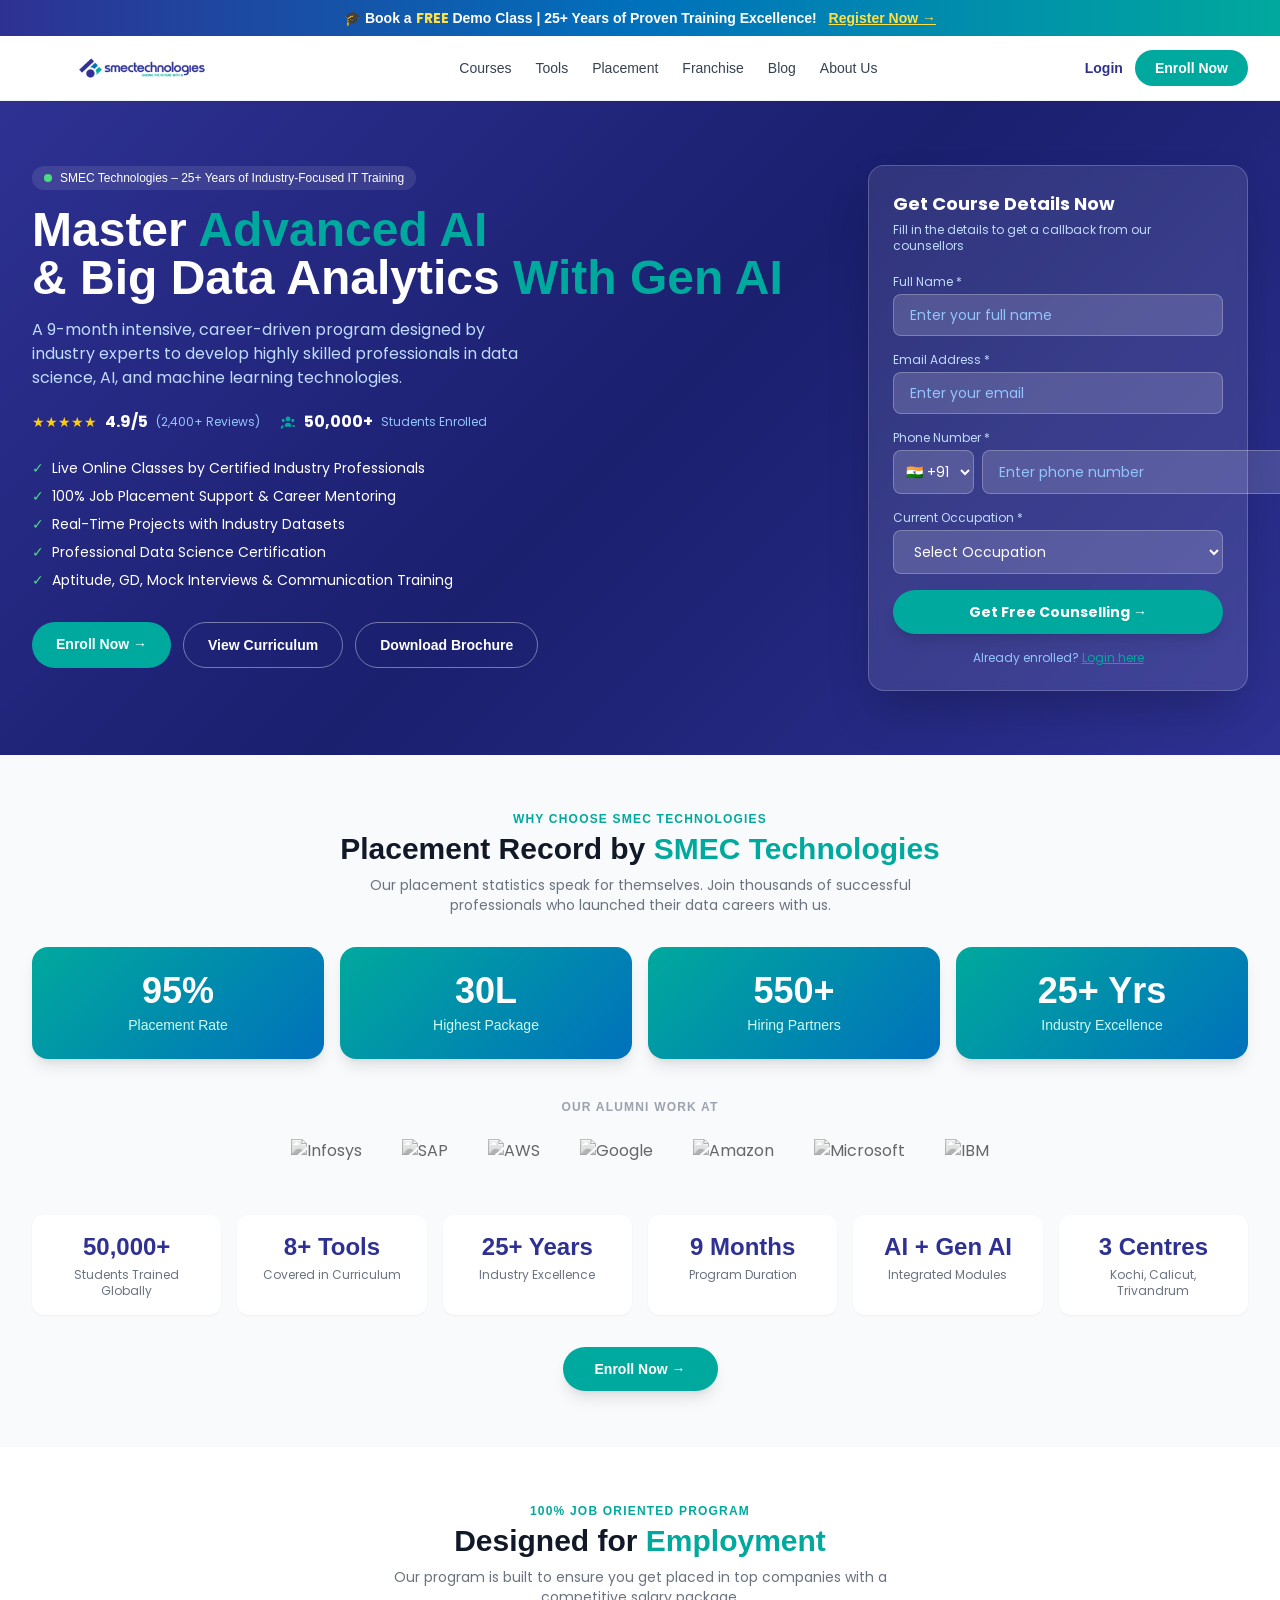
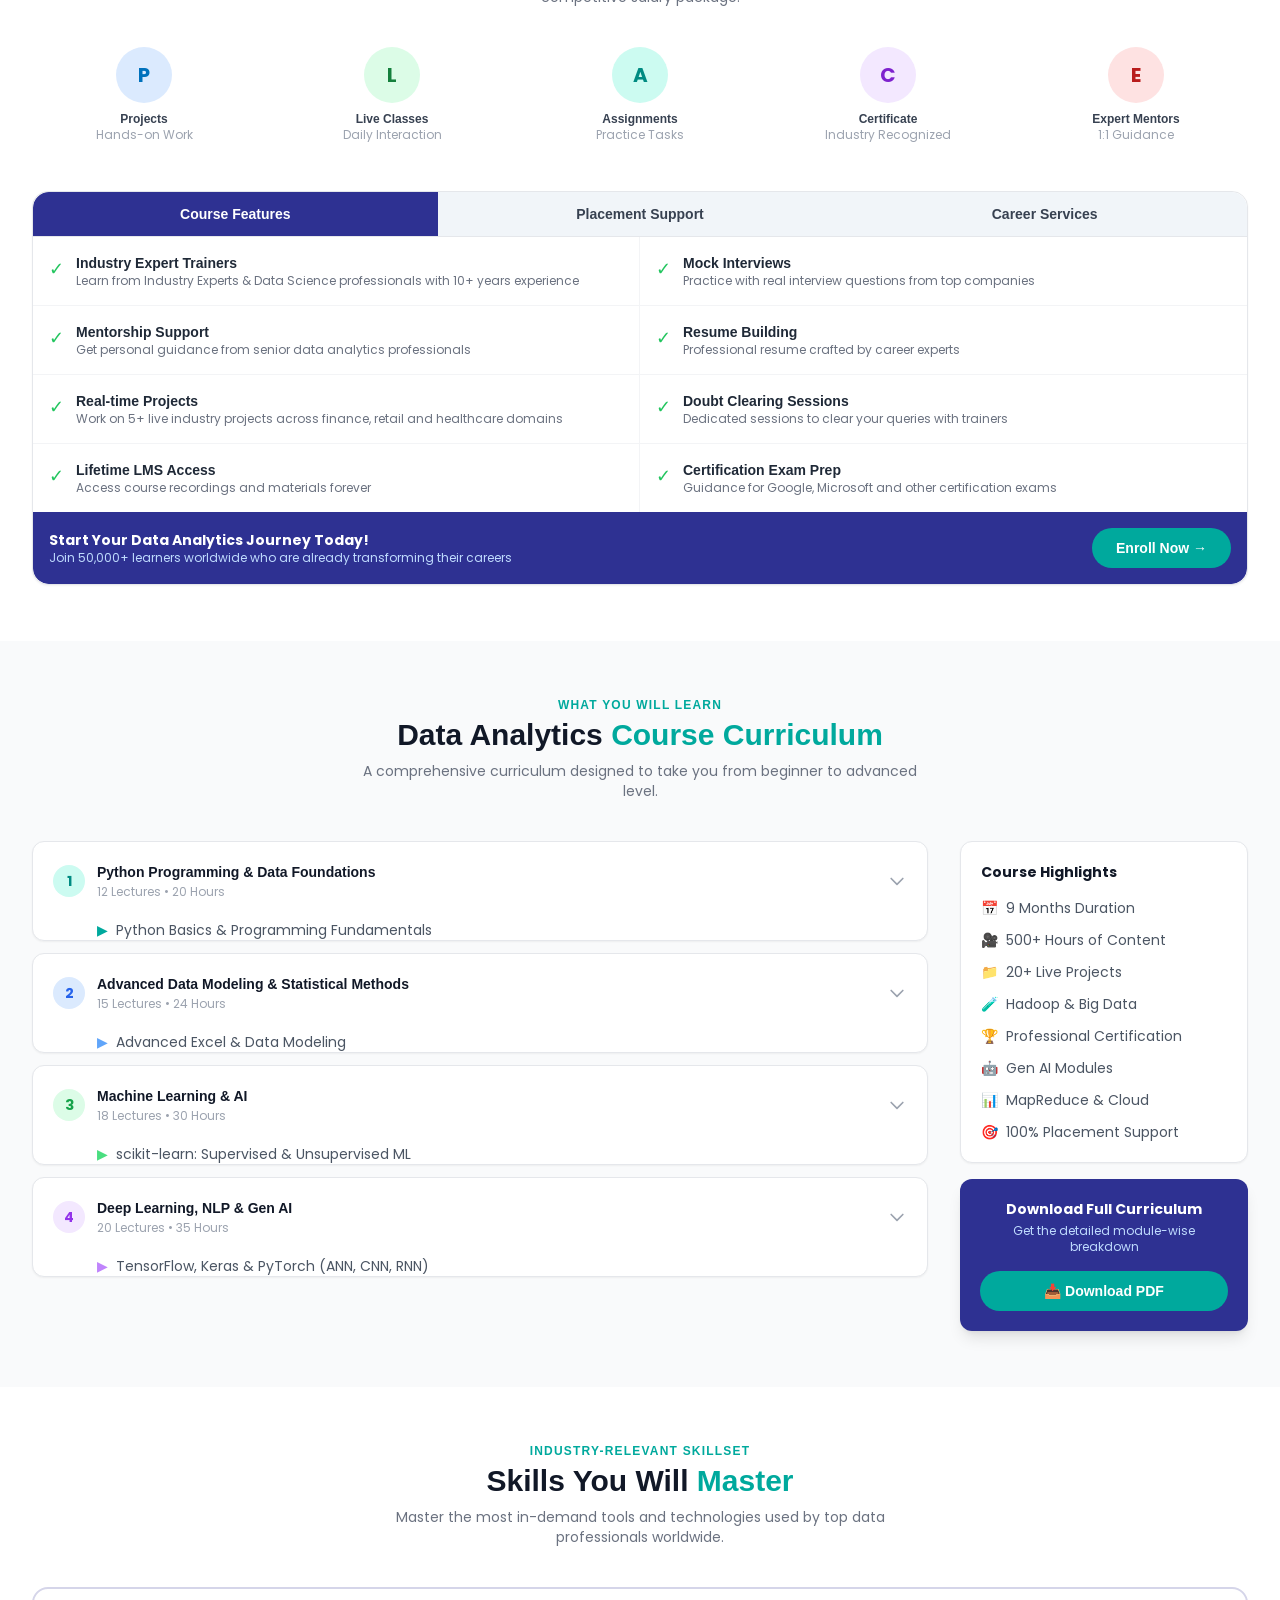
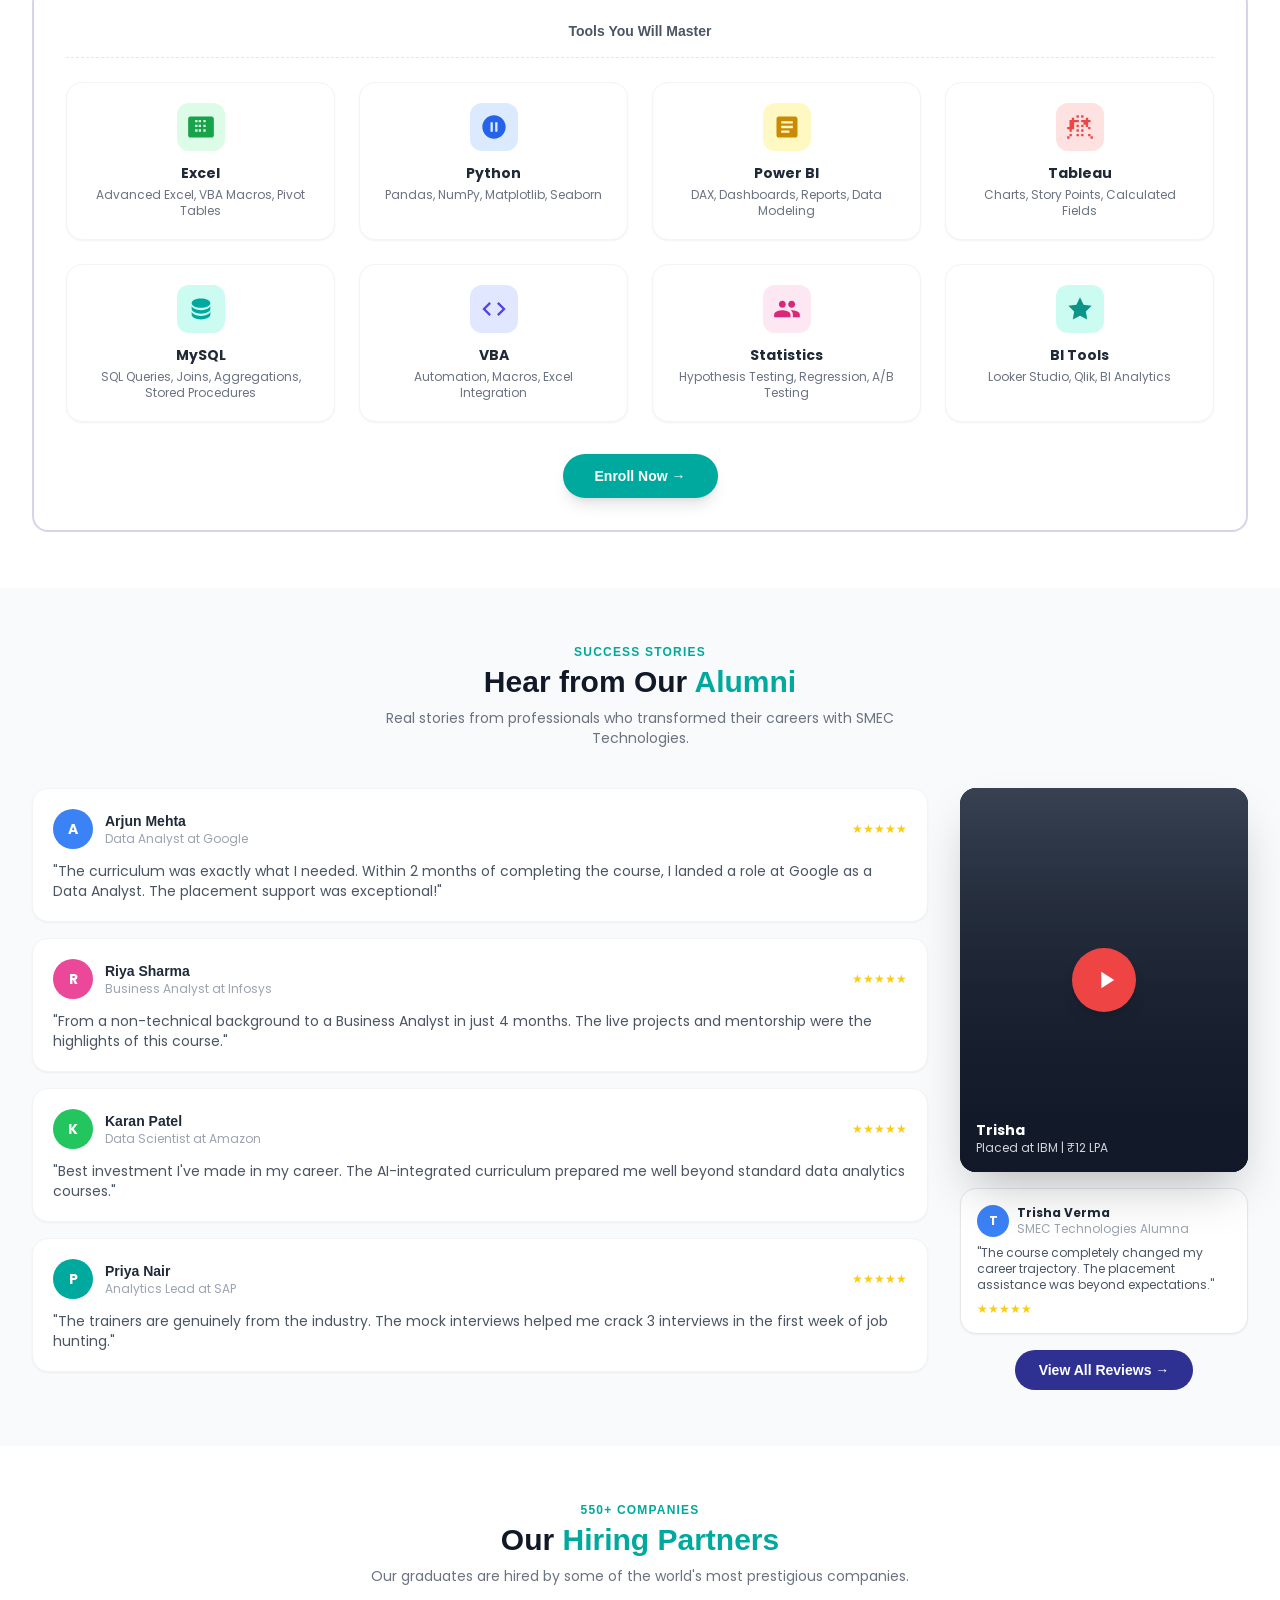
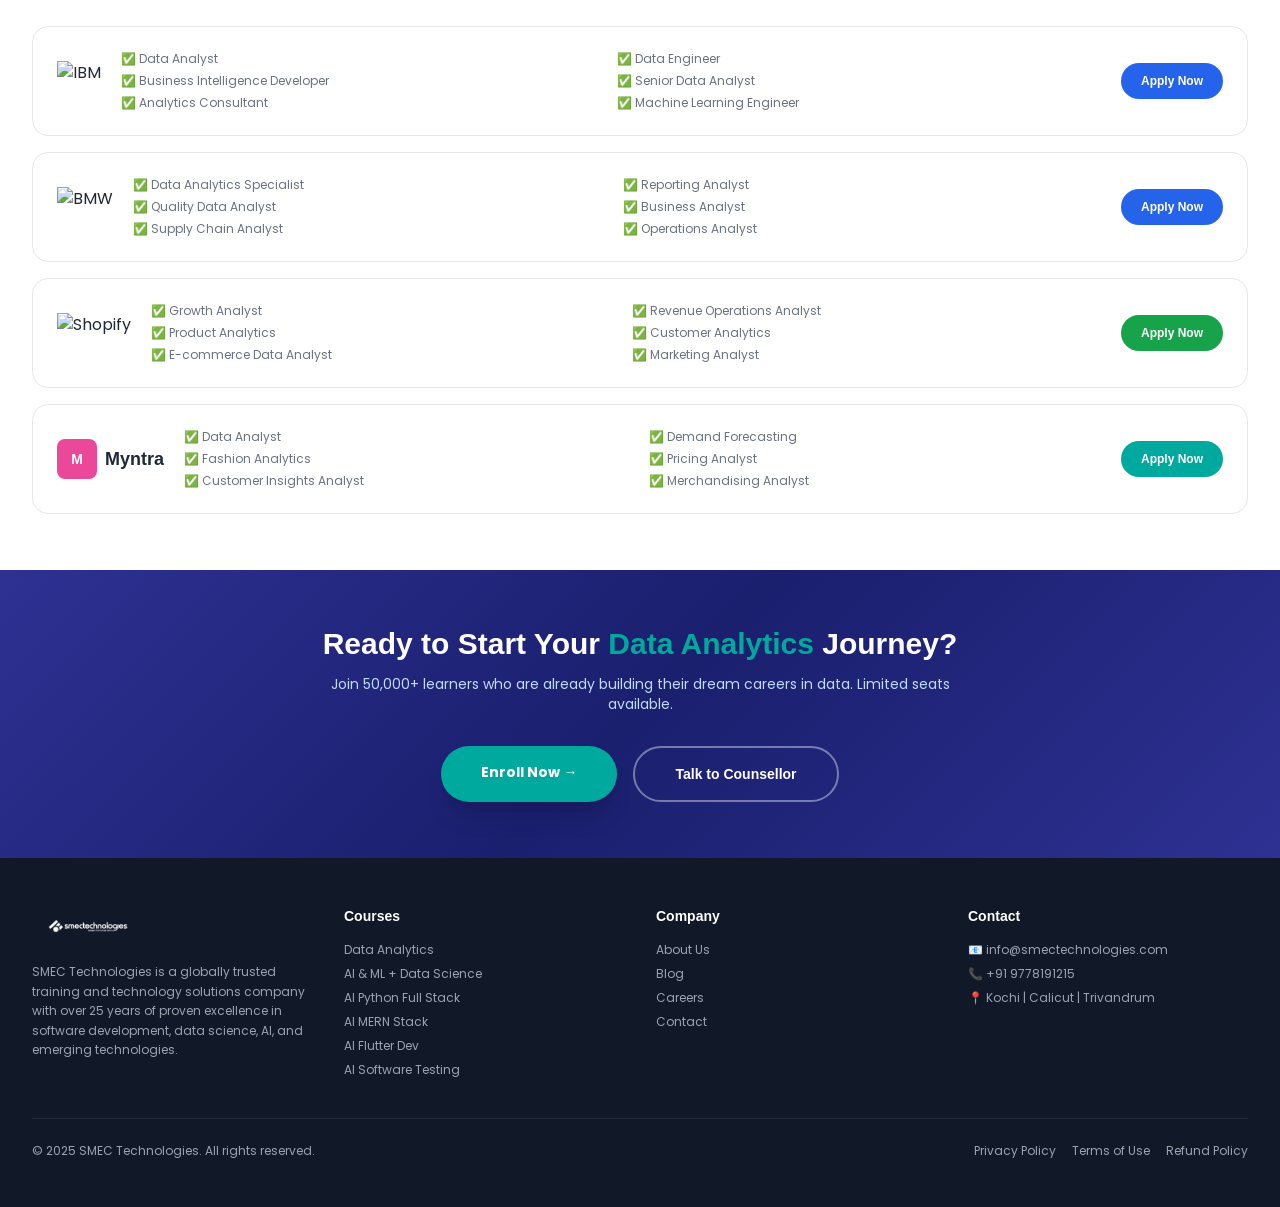
==== commit fb71b7f2: "Add WebP logo (5KB vs 22KB PNG) with picture element fallback Co-Authored-By: Claude Opus 4.6 (1M co" ====
--- a/smec.html
+++ b/smec.html
@@ -45,7 +45,10 @@
     <div class="flex items-center justify-between h-16">
       <!-- Logo -->
       <a href="#" class="flex items-center">
-        <img src="logo.png" alt="SMEC Technologies" class="h-14 sm:h-16 object-contain" width="220" height="98" loading="eager"/>
+        <picture>
+            <source srcset="logo.webp" type="image/webp">
+            <img src="logo.png" alt="SMEC Technologies" class="h-14 sm:h-16 object-contain" width="220" height="98" loading="eager"/>
+        </picture>
       </a>
       <!-- Desktop Nav -->
       <div class="hidden md:flex items-center gap-6 text-sm font-medium text-gray-700">
@@ -763,7 +766,10 @@
     <div class="grid grid-cols-2 sm:grid-cols-4 gap-8 mb-10">
       <div class="col-span-2 sm:col-span-1">
         <div class="mb-4">
-          <img src="logo.png" alt="SMEC Technologies" class="h-10 object-contain brightness-0 invert" width="112" height="50" loading="lazy"/>
+          <picture>
+              <source srcset="logo.webp" type="image/webp">
+              <img src="logo.png" alt="SMEC Technologies" class="h-10 object-contain brightness-0 invert" width="112" height="50" loading="lazy"/>
+          </picture>
         </div>
         <p class="text-xs leading-relaxed">SMEC Technologies is a globally trusted training and technology solutions company with over 25 years of proven excellence in software development, data science, AI, and emerging technologies.</p>
       </div>
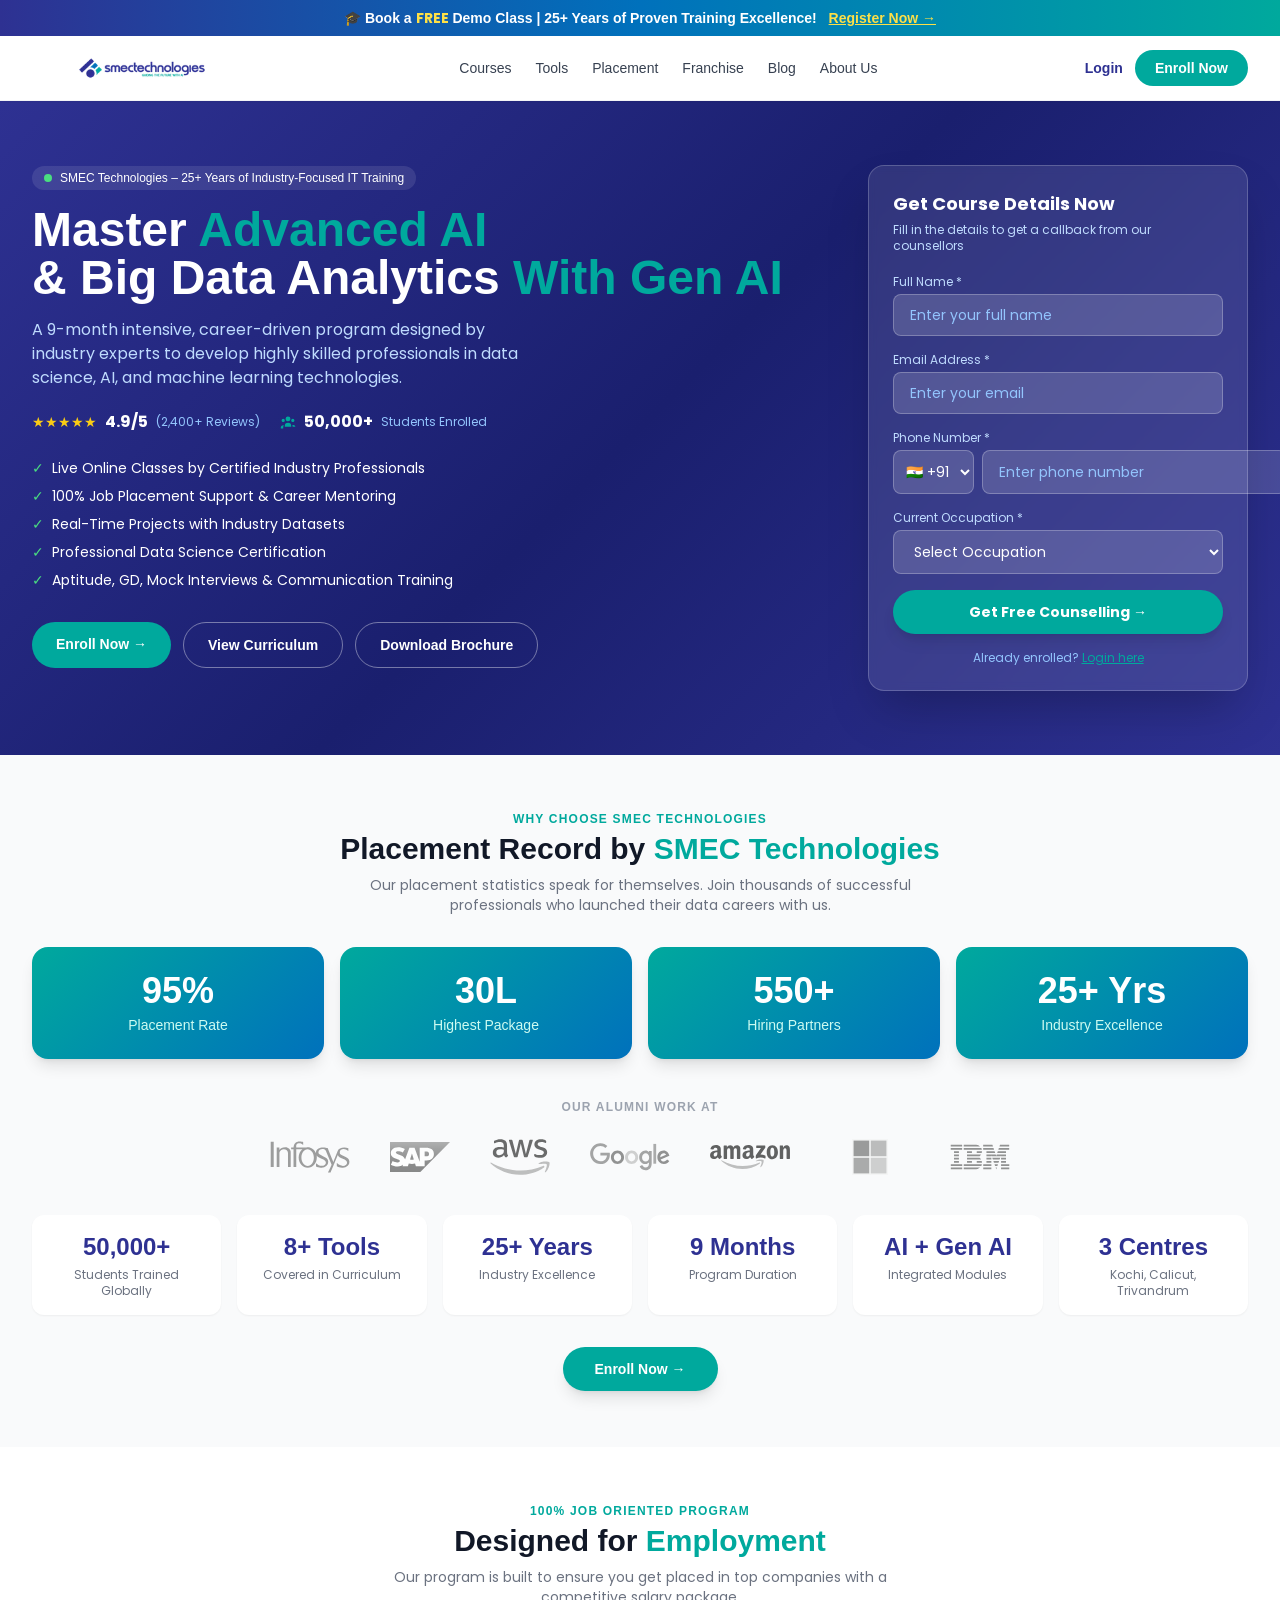
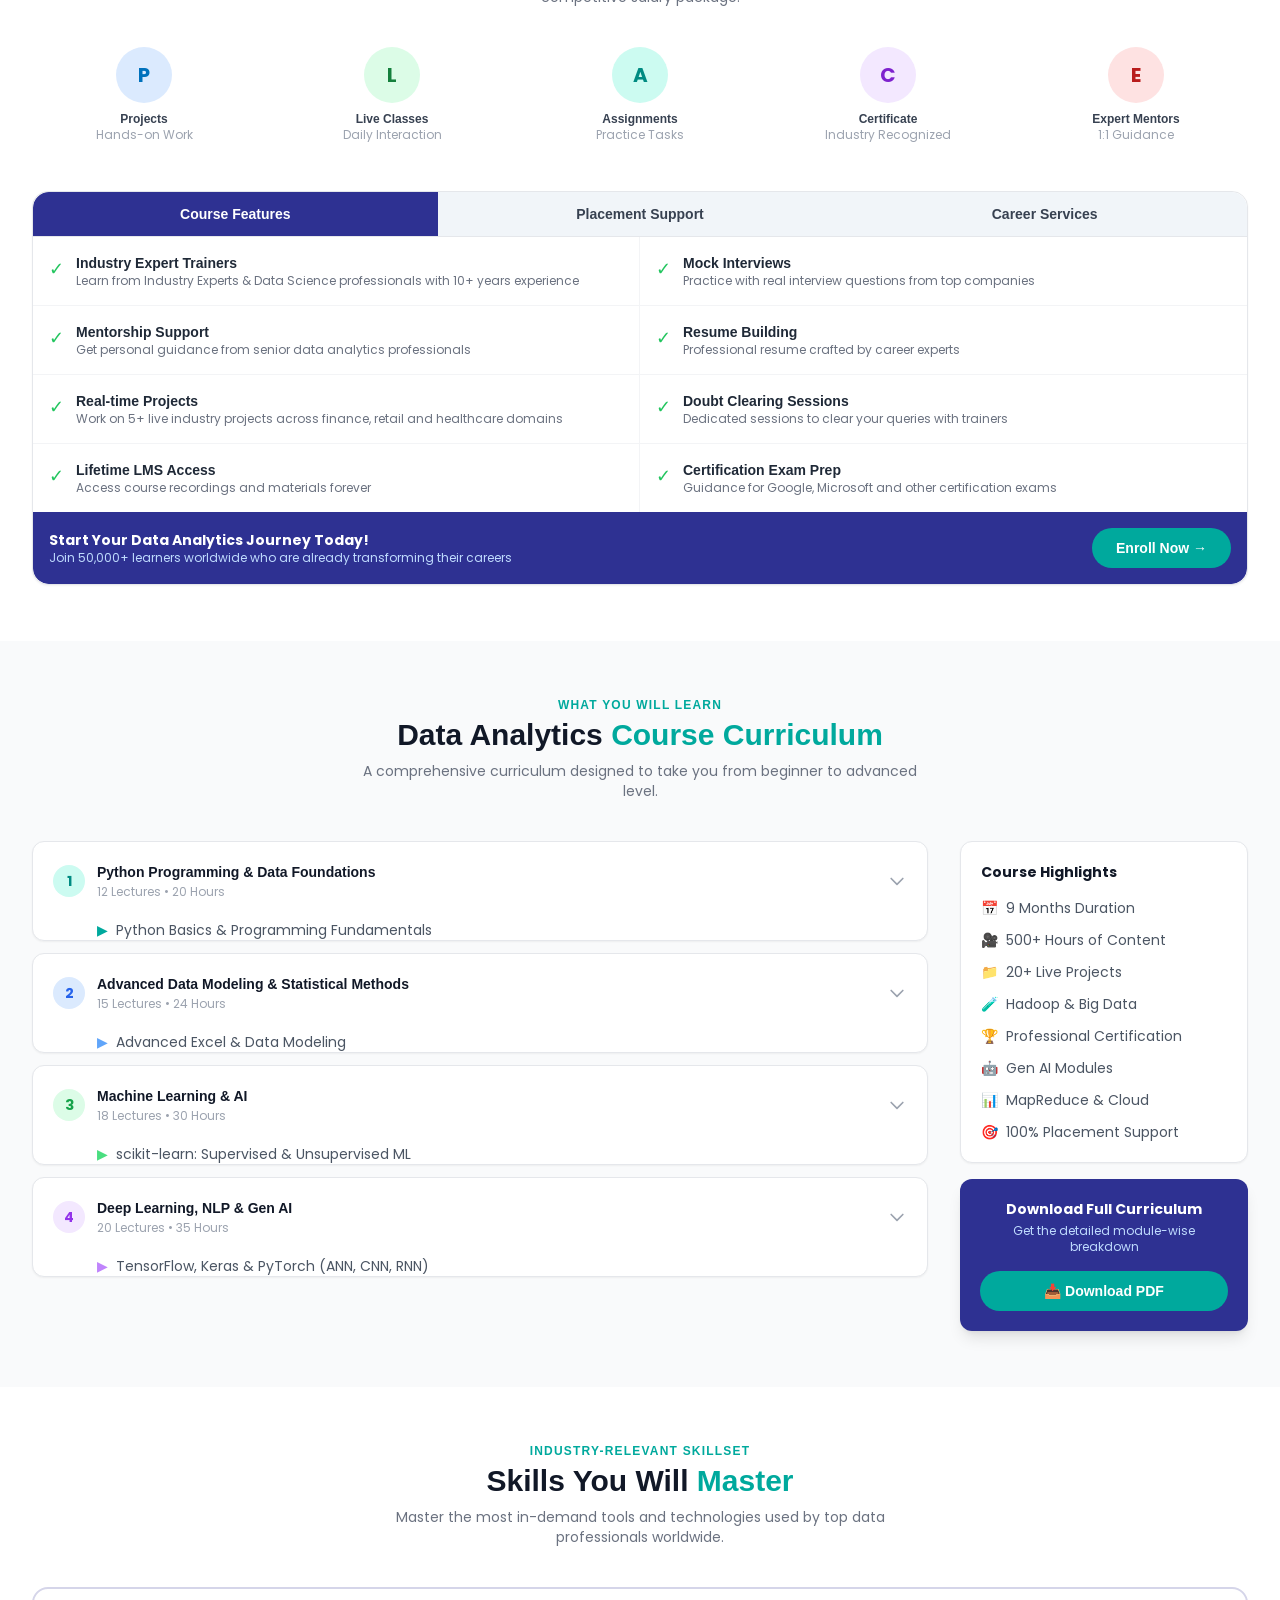
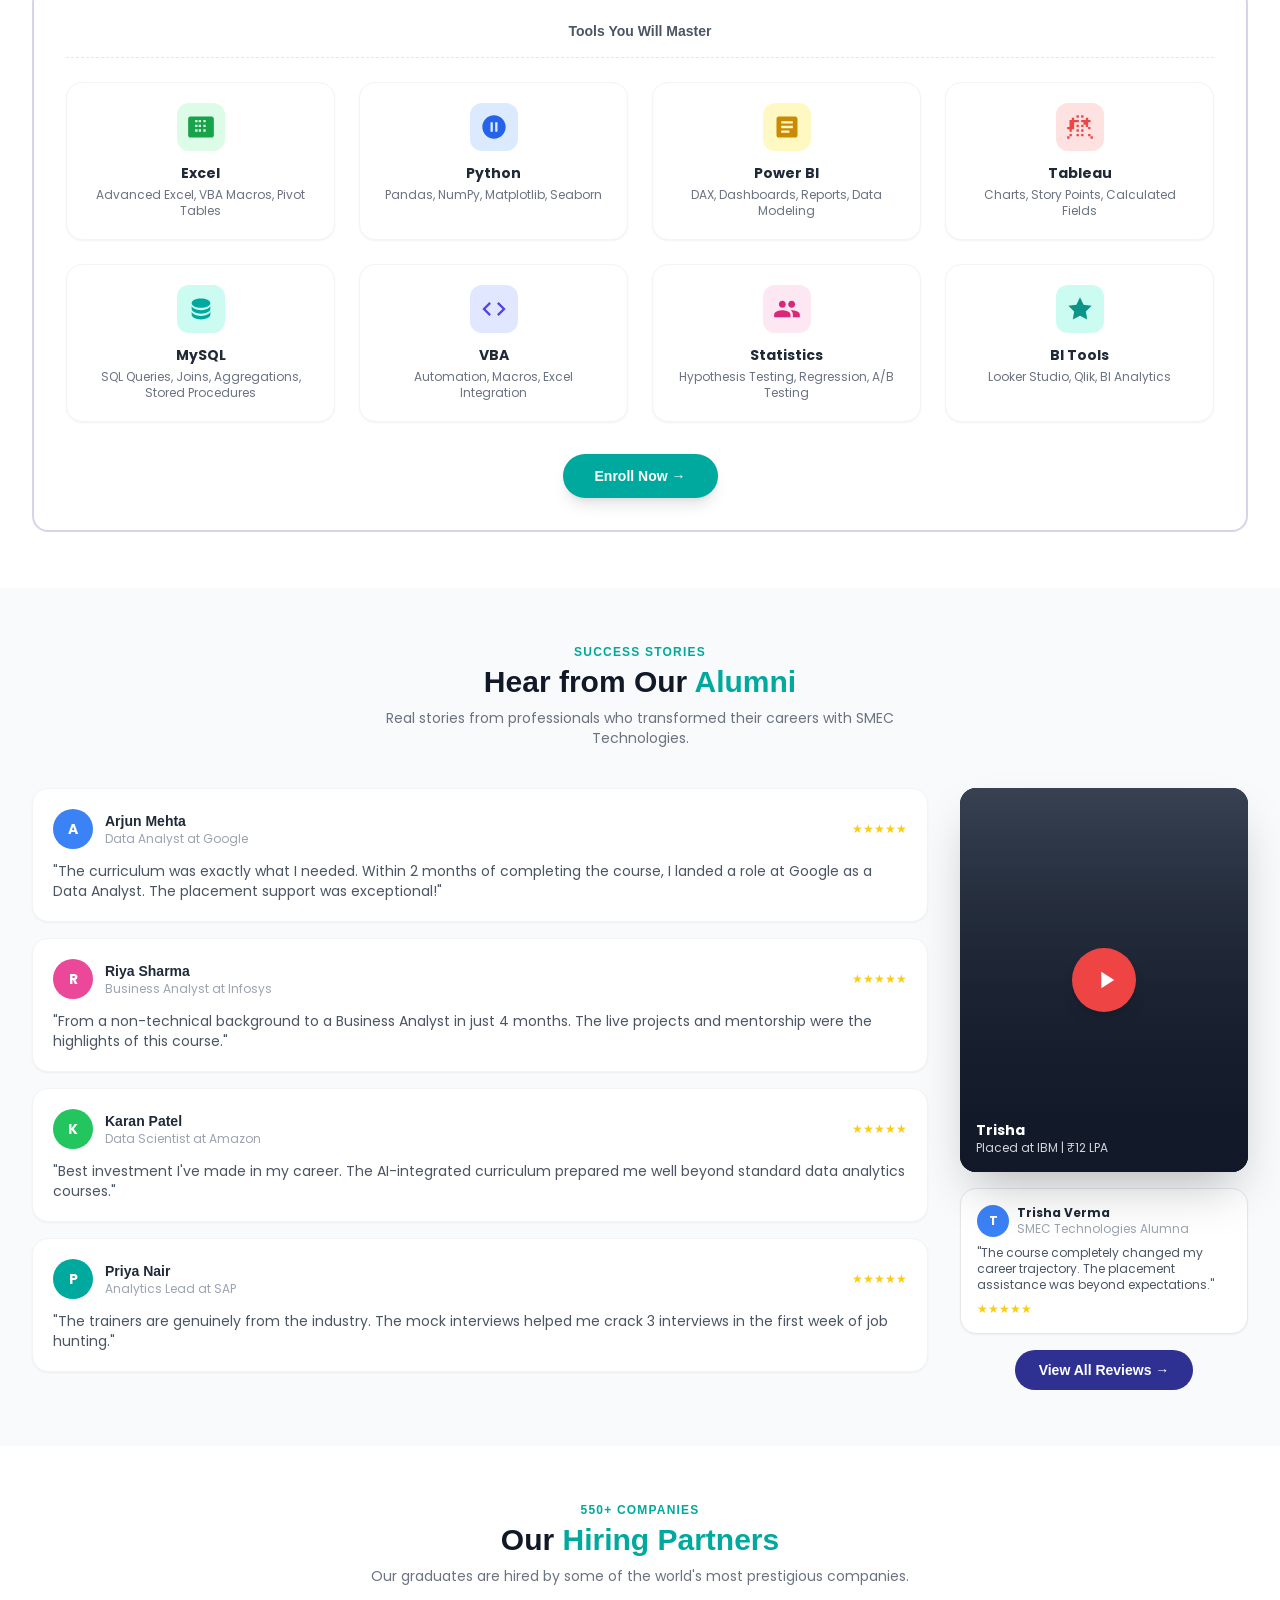
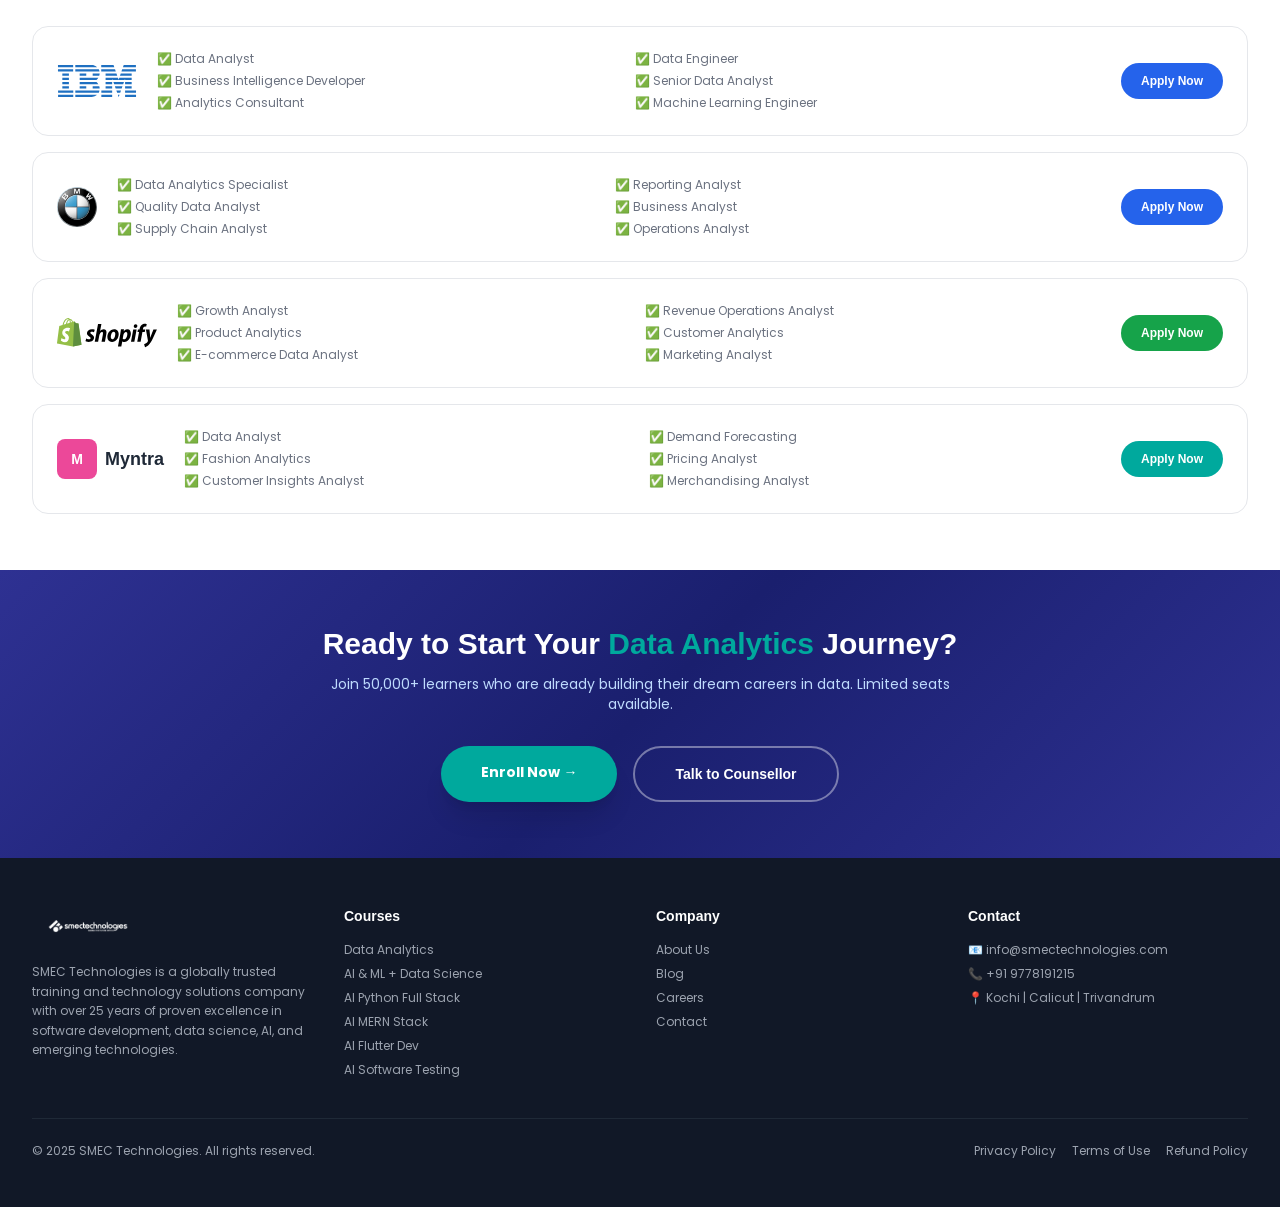
==== commit b4a23845: "Optimize smec.html: self-host partner logos, add dimensions and lazy loading - Download 9 SVG logos " ====
--- a/smec.html
+++ b/smec.html
@@ -204,13 +204,13 @@
     <!-- Company Logos -->
     <p class="text-center text-gray-400 text-xs font-semibold uppercase tracking-widest mb-6">Our Alumni Work At</p>
     <div class="flex flex-wrap justify-center items-center gap-6 sm:gap-10 opacity-70">
-      <img src="https://upload.wikimedia.org/wikipedia/commons/9/95/Infosys_logo.svg" alt="Infosys" class="h-7 sm:h-9 object-contain grayscale hover:grayscale-0 transition"/>
-      <img src="https://upload.wikimedia.org/wikipedia/commons/5/59/SAP_2011_logo.svg" alt="SAP" class="h-7 sm:h-9 object-contain grayscale hover:grayscale-0 transition"/>
-      <img src="https://upload.wikimedia.org/wikipedia/commons/9/93/Amazon_Web_Services_Logo.svg" alt="AWS" class="h-7 sm:h-9 object-contain grayscale hover:grayscale-0 transition"/>
-      <img src="https://upload.wikimedia.org/wikipedia/commons/2/2f/Google_2015_logo.svg" alt="Google" class="h-7 sm:h-9 object-contain grayscale hover:grayscale-0 transition"/>
-      <img src="https://upload.wikimedia.org/wikipedia/commons/a/a9/Amazon_logo.svg" alt="Amazon" class="h-7 sm:h-9 object-contain grayscale hover:grayscale-0 transition"/>
-      <img src="https://upload.wikimedia.org/wikipedia/commons/4/44/Microsoft_logo.svg" alt="Microsoft" class="h-7 sm:h-9 object-contain grayscale hover:grayscale-0 transition"/>
-      <img src="https://upload.wikimedia.org/wikipedia/commons/5/51/IBM_logo.svg" alt="IBM" class="h-7 sm:h-9 object-contain grayscale hover:grayscale-0 transition"/>
+      <img src="img/infosys.svg" alt="Infosys" class="h-7 sm:h-9 object-contain grayscale hover:grayscale-0 transition" width="80" height="36" loading="lazy"/>
+      <img src="img/sap.svg" alt="SAP" class="h-7 sm:h-9 object-contain grayscale hover:grayscale-0 transition" width="60" height="36" loading="lazy"/>
+      <img src="img/aws.svg" alt="AWS" class="h-7 sm:h-9 object-contain grayscale hover:grayscale-0 transition" width="60" height="36" loading="lazy"/>
+      <img src="img/google.svg" alt="Google" class="h-7 sm:h-9 object-contain grayscale hover:grayscale-0 transition" width="80" height="36" loading="lazy"/>
+      <img src="img/amazon.svg" alt="Amazon" class="h-7 sm:h-9 object-contain grayscale hover:grayscale-0 transition" width="80" height="36" loading="lazy"/>
+      <img src="img/microsoft.svg" alt="Microsoft" class="h-7 sm:h-9 object-contain grayscale hover:grayscale-0 transition" width="80" height="36" loading="lazy"/>
+      <img src="img/ibm.svg" alt="IBM" class="h-7 sm:h-9 object-contain grayscale hover:grayscale-0 transition" width="60" height="36" loading="lazy"/>
     </div>
     <!-- Second Stats Row -->
     <div class="mt-10 grid grid-cols-2 sm:grid-cols-3 lg:grid-cols-6 gap-4 text-center">
@@ -663,7 +663,7 @@
       <!-- IBM -->
       <div class="hiring-card rounded-2xl p-5 sm:p-6 flex flex-col sm:flex-row items-start sm:items-center gap-5">
         <div class="flex-shrink-0">
-          <img src="https://upload.wikimedia.org/wikipedia/commons/5/51/IBM_logo.svg" alt="IBM" class="h-10 object-contain"/>
+          <img src="img/ibm.svg" alt="IBM" class="h-10 object-contain" width="80" height="40" loading="lazy"/>
         </div>
         <div class="flex-1 grid sm:grid-cols-2 gap-3">
           <div class="space-y-1.5">
@@ -682,7 +682,7 @@
       <!-- BMW -->
       <div class="hiring-card rounded-2xl p-5 sm:p-6 flex flex-col sm:flex-row items-start sm:items-center gap-5">
         <div class="flex-shrink-0">
-          <img src="https://upload.wikimedia.org/wikipedia/commons/4/44/BMW.svg" alt="BMW" class="h-10 object-contain"/>
+          <img src="img/bmw.svg" alt="BMW" class="h-10 object-contain" width="40" height="40" loading="lazy"/>
         </div>
         <div class="flex-1 grid sm:grid-cols-2 gap-3">
           <div class="space-y-1.5">
@@ -701,7 +701,7 @@
       <!-- Shopify -->
       <div class="hiring-card rounded-2xl p-5 sm:p-6 flex flex-col sm:flex-row items-start sm:items-center gap-5">
         <div class="flex-shrink-0">
-          <img src="https://upload.wikimedia.org/wikipedia/commons/0/0e/Shopify_logo_2018.svg" alt="Shopify" class="h-10 object-contain"/>
+          <img src="img/shopify.svg" alt="Shopify" class="h-10 object-contain" width="100" height="40" loading="lazy"/>
         </div>
         <div class="flex-1 grid sm:grid-cols-2 gap-3">
           <div class="space-y-1.5">
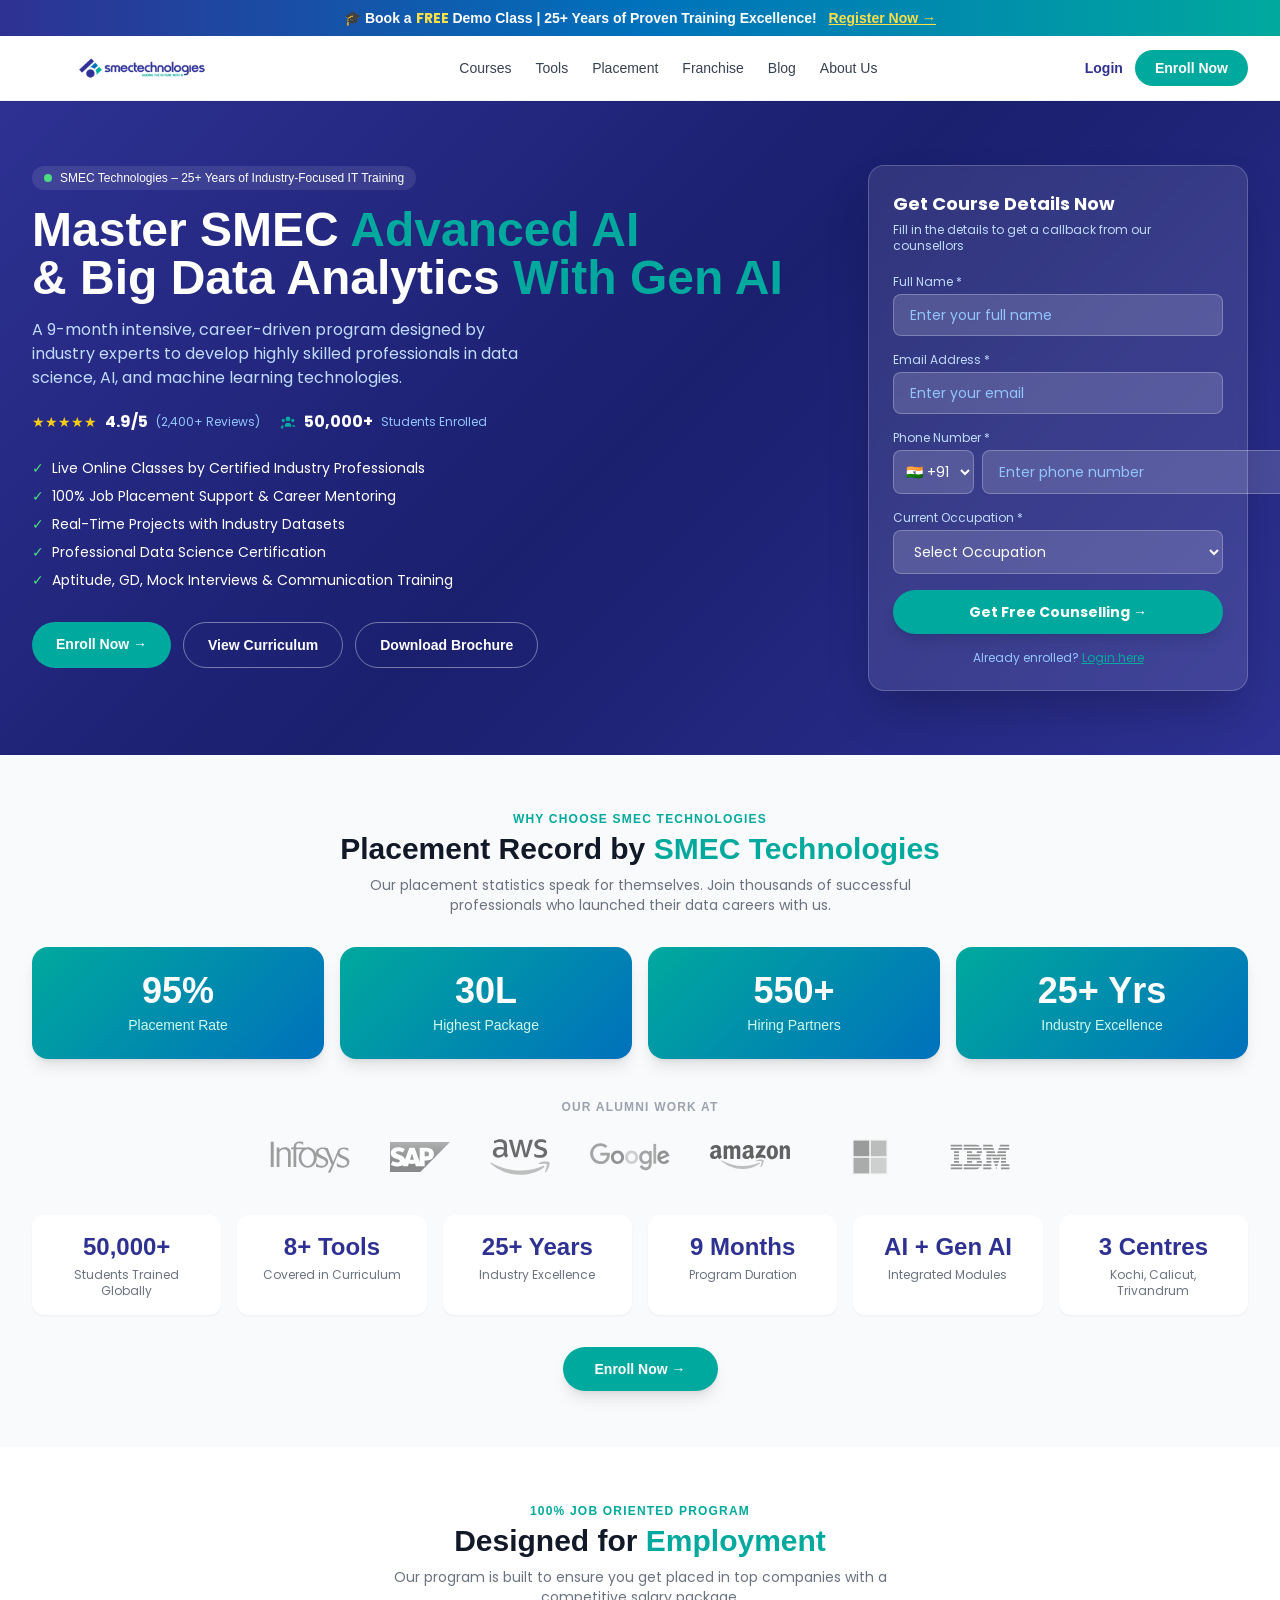
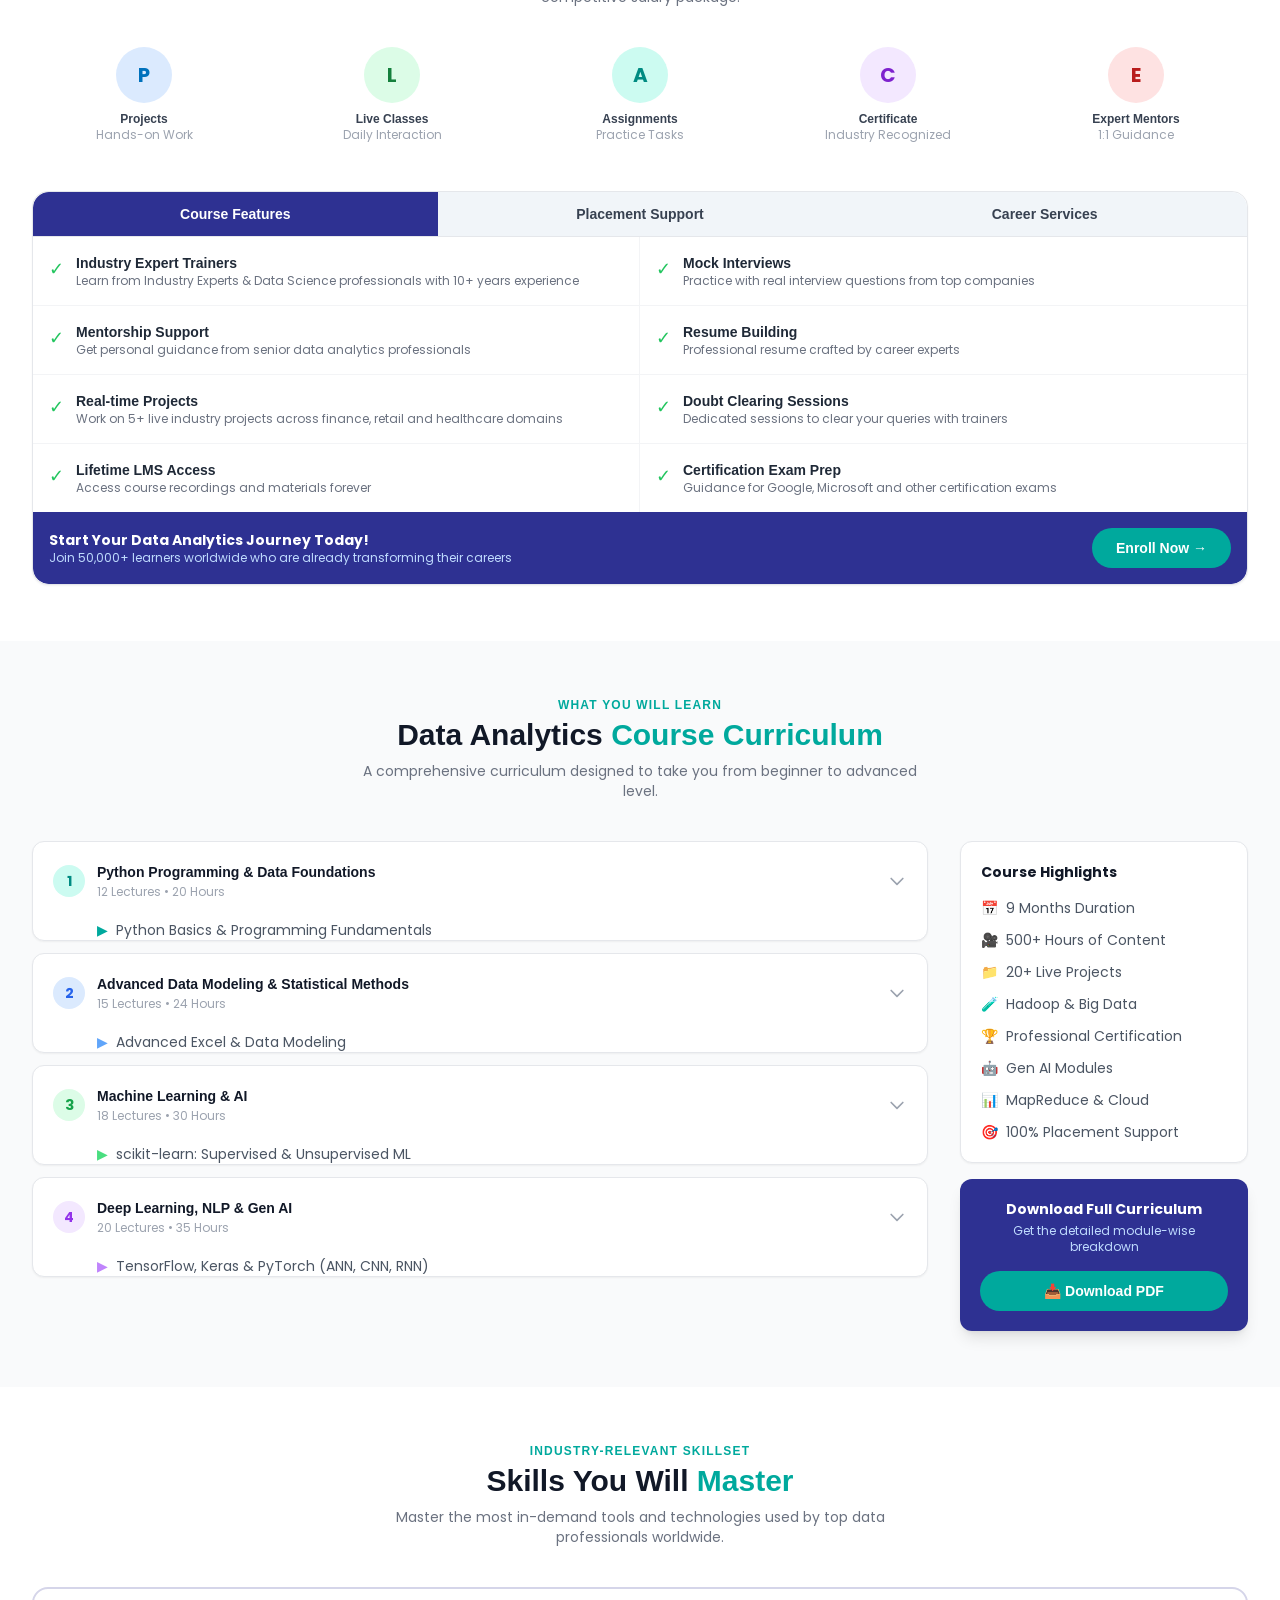
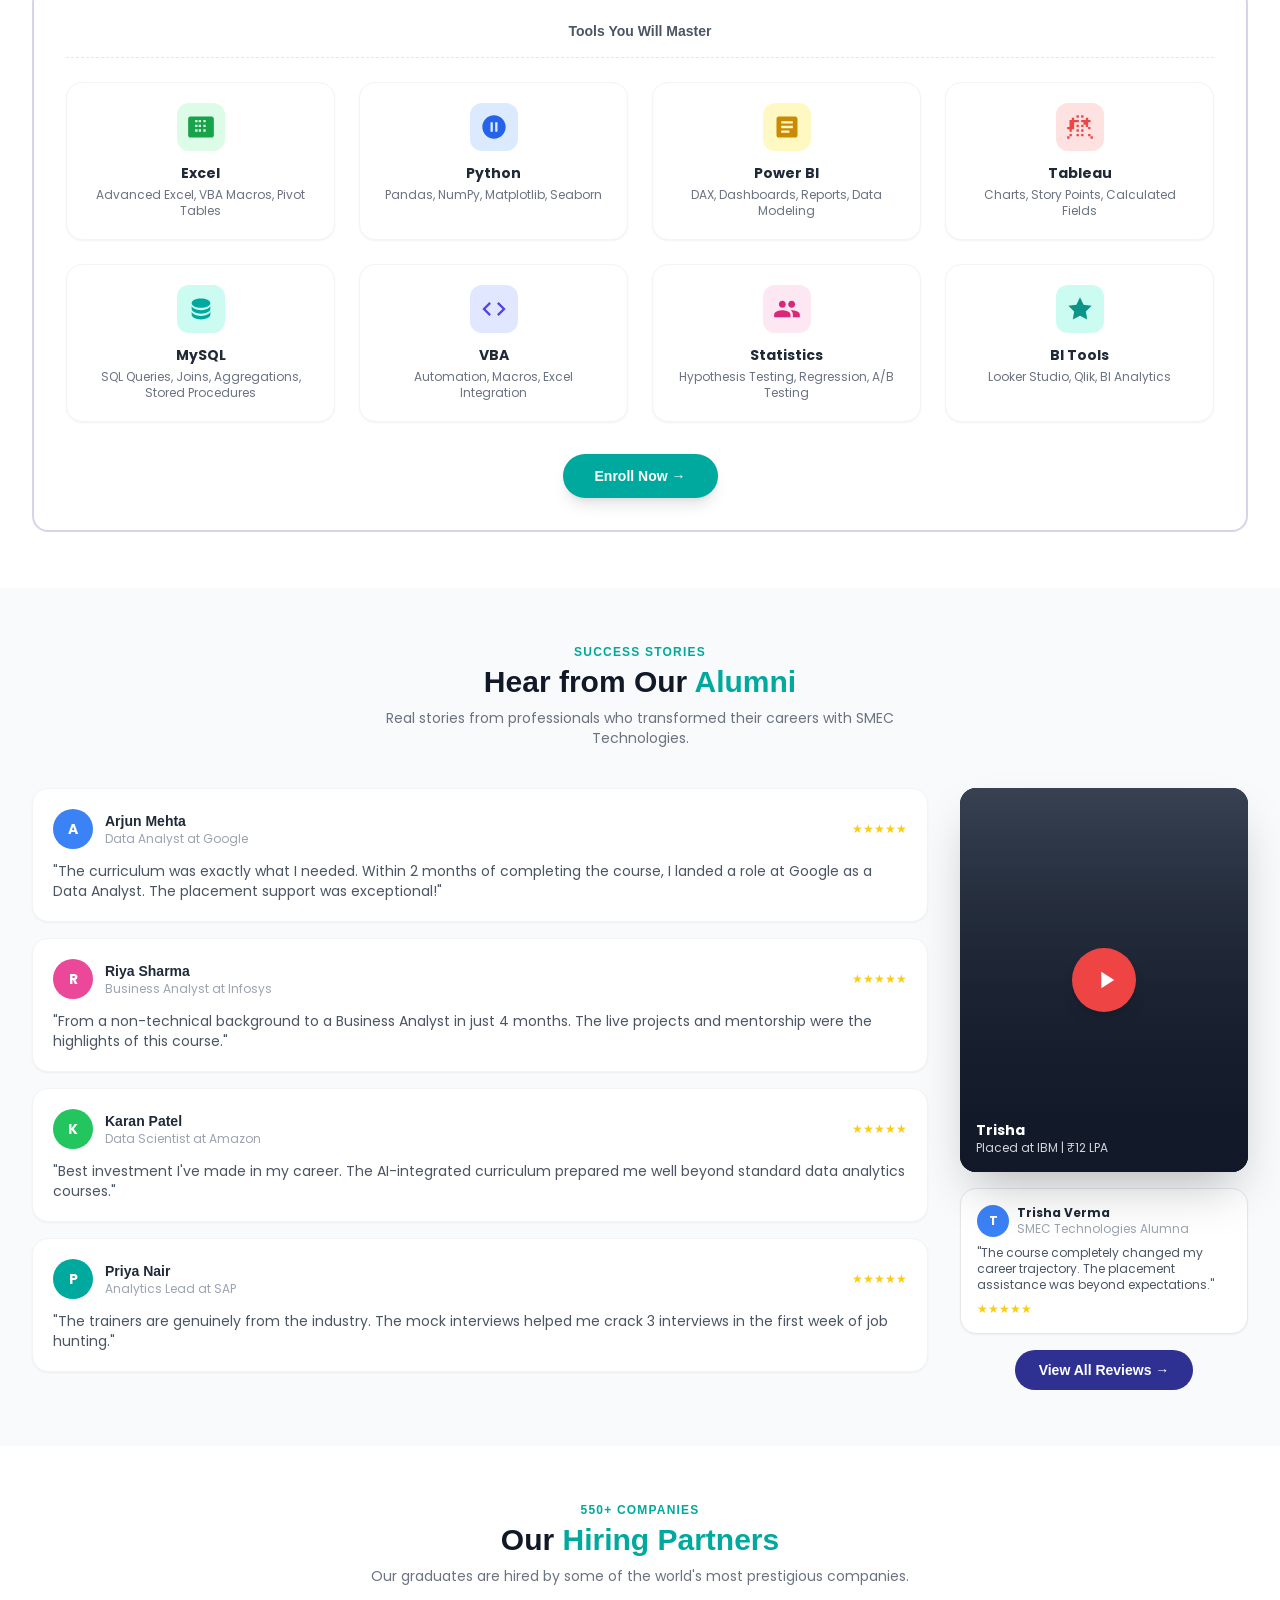
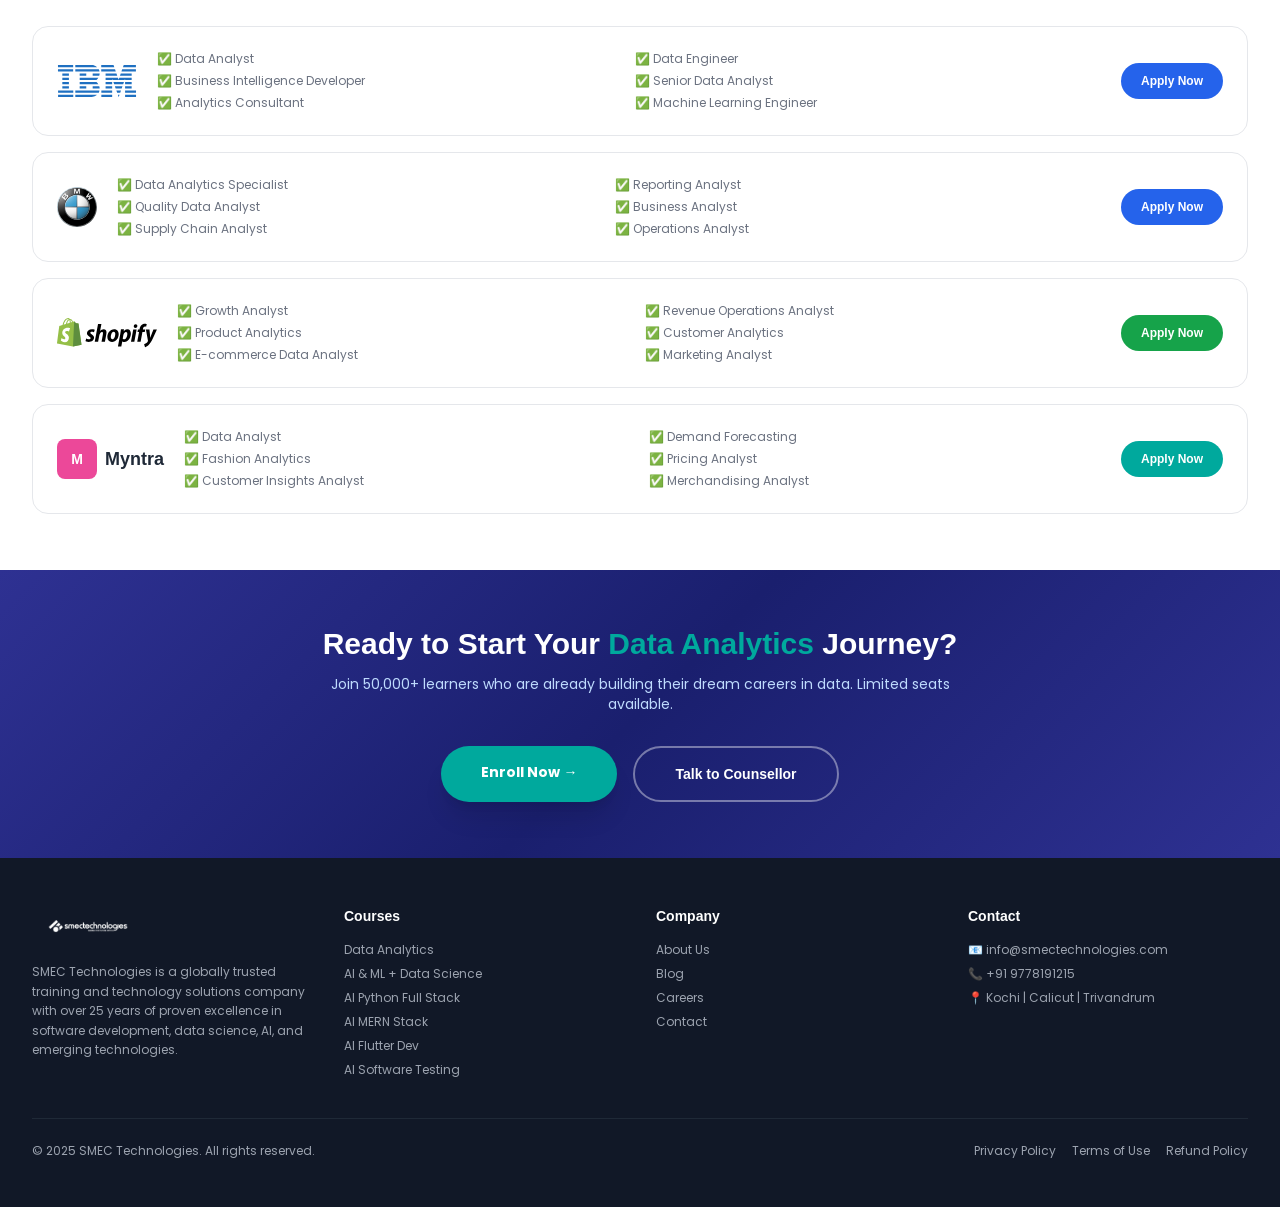
==== commit 14323437: "nwere" ====
--- a/smec.html
+++ b/smec.html
@@ -90,7 +90,7 @@
           <span>SMEC Technologies – 25+ Years of Industry-Focused IT Training</span>
         </div>
         <h1 class="text-3xl sm:text-4xl lg:text-5xl font-extrabold leading-tight mb-4">
-          Master <span class="text-[#00a99d]">Advanced AI</span><br/>&amp; Big Data Analytics <span class="text-[#00a99d]">With Gen AI</span>
+          Master SMEC <span class="text-[#00a99d]">Advanced AI</span><br/>&amp; Big Data Analytics <span class="text-[#00a99d]">With Gen AI</span>
         </h1>
         <p class="text-blue-200 text-sm sm:text-base mb-5 leading-relaxed max-w-lg">
           A 9-month intensive, career-driven program designed by industry experts to develop highly skilled professionals in data science, AI, and machine learning technologies.
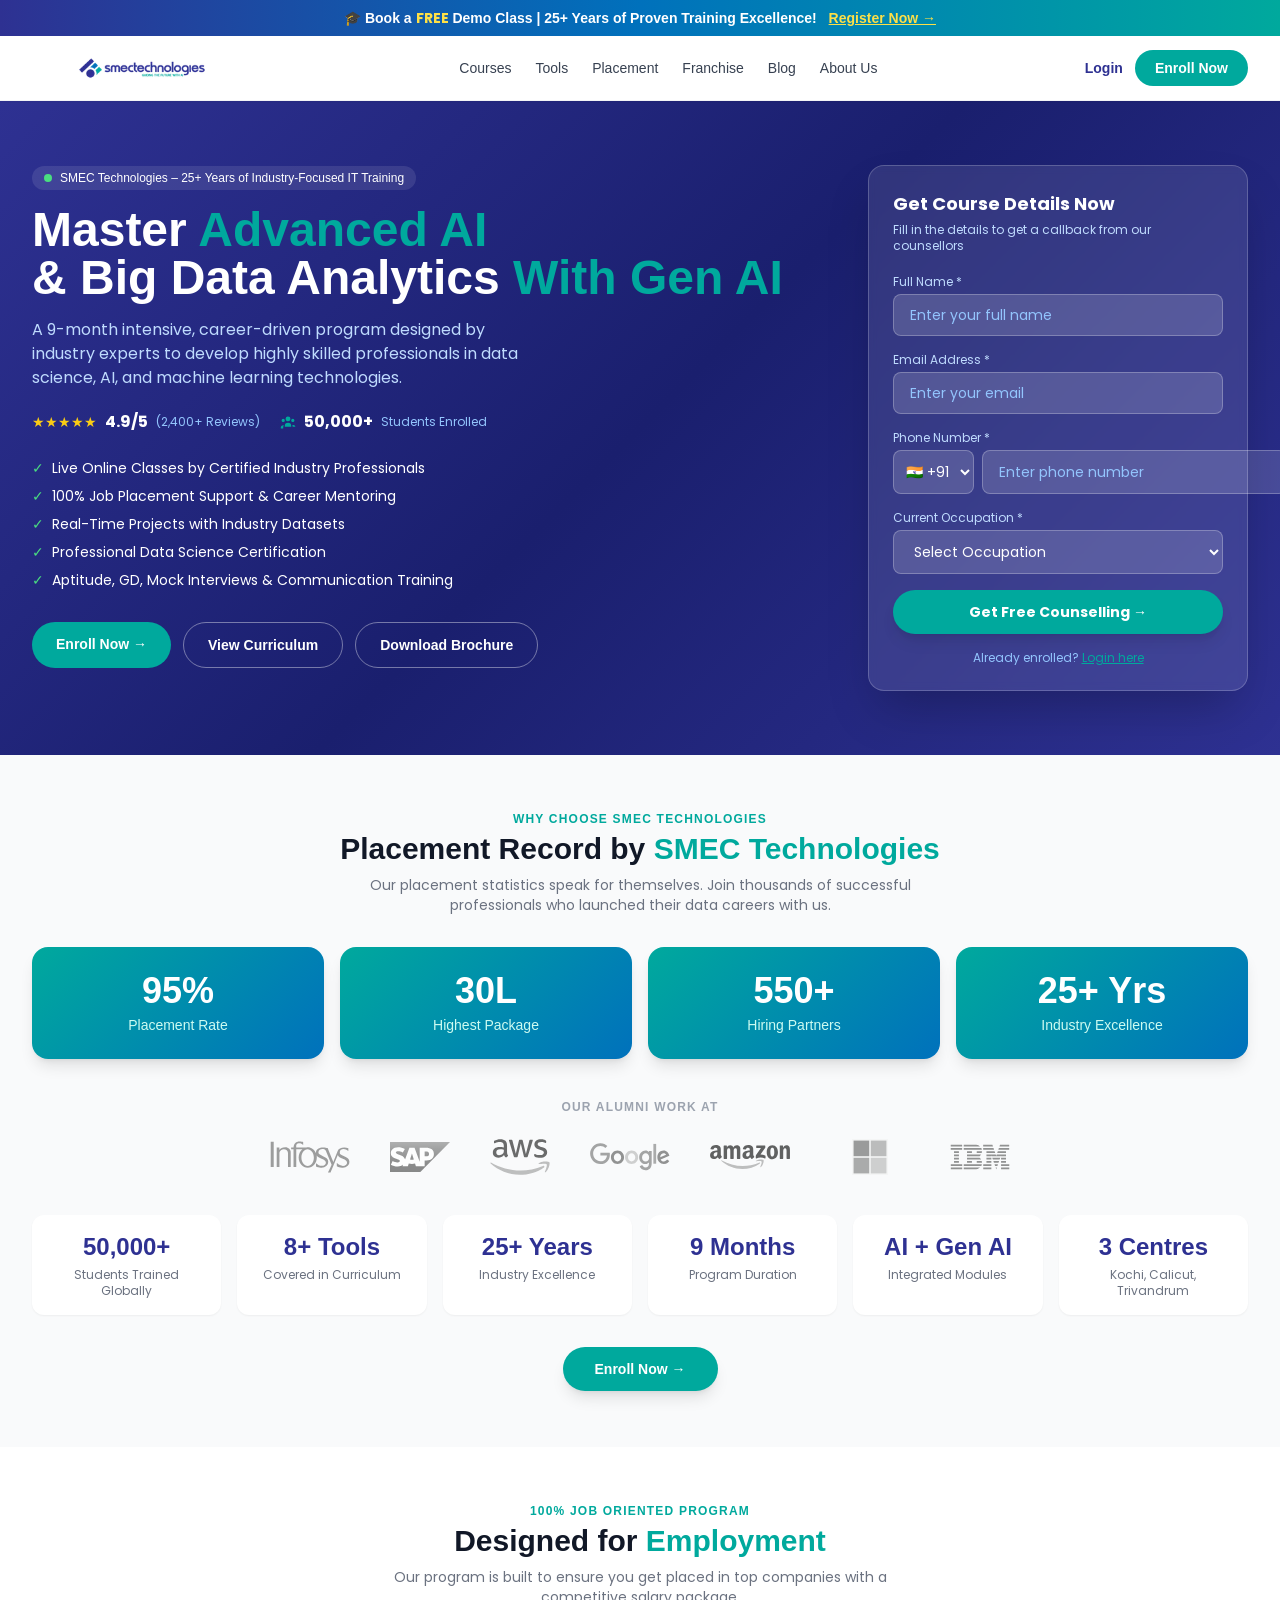
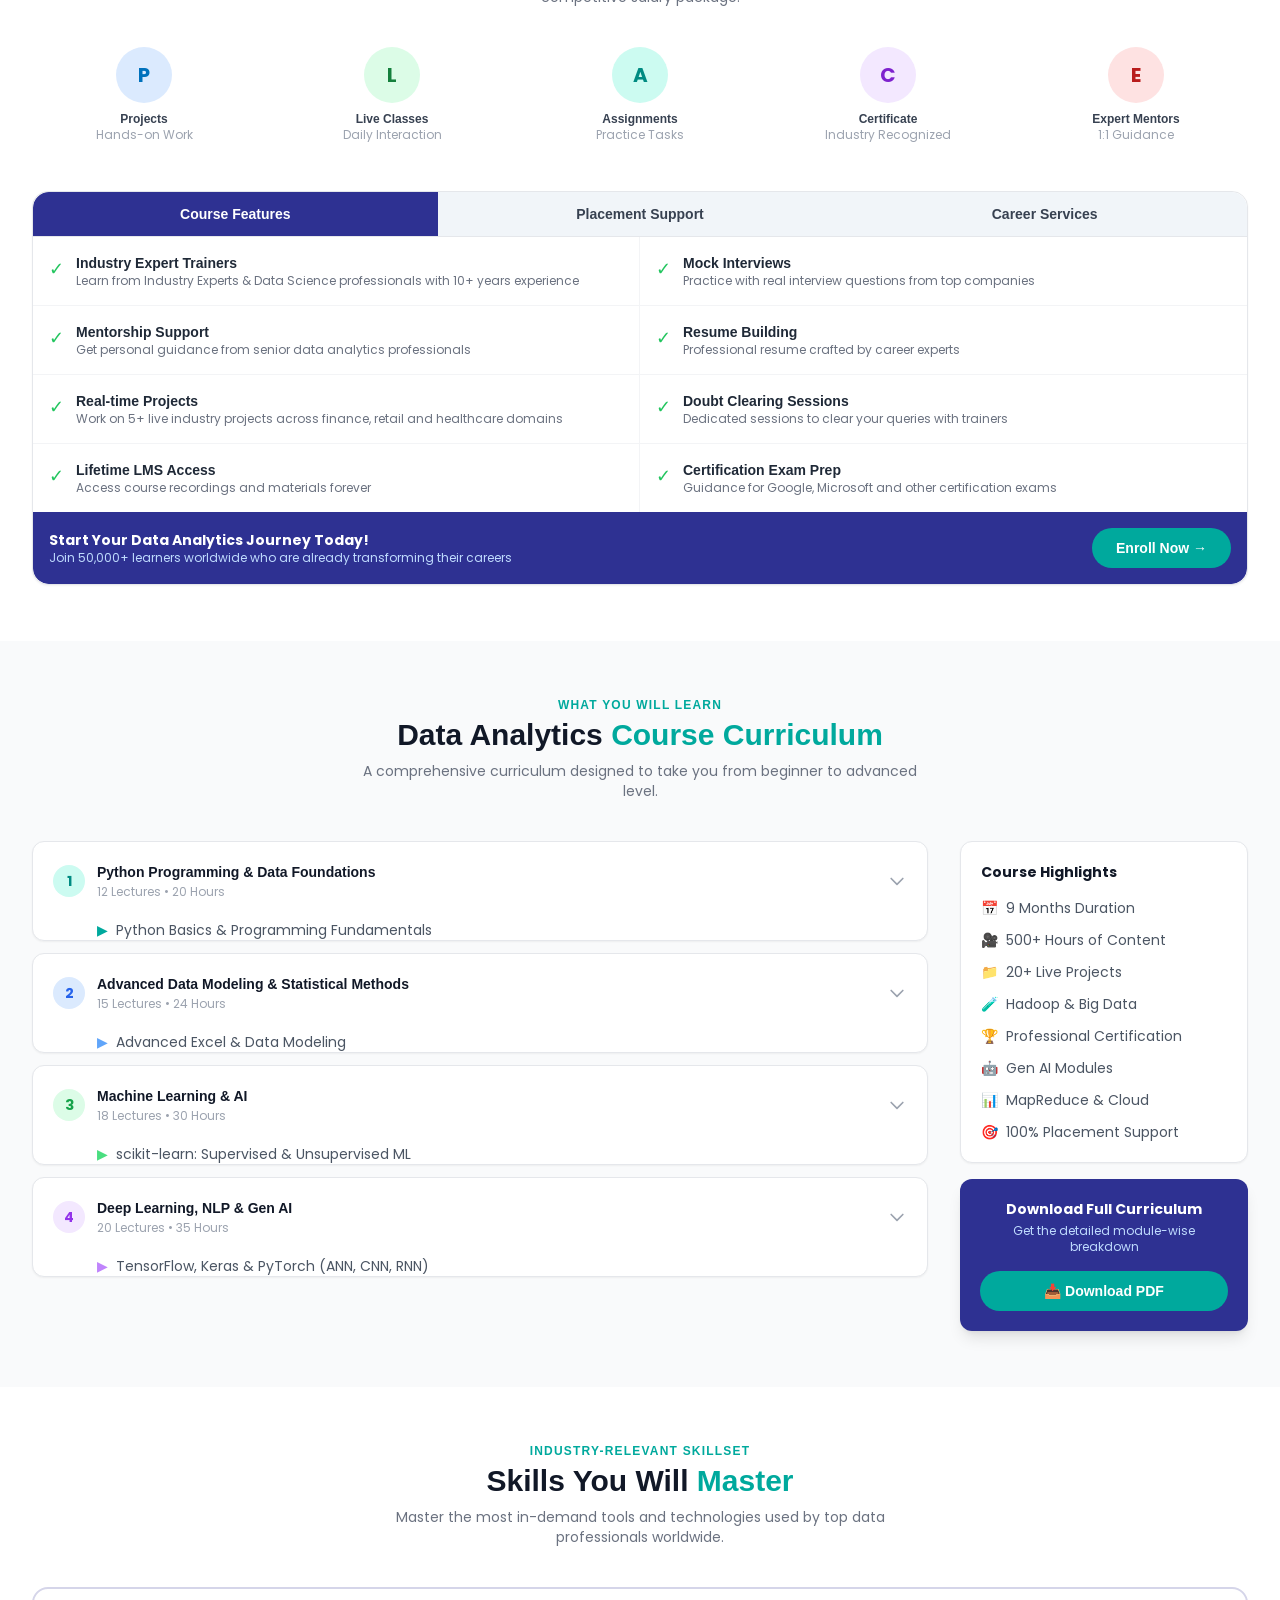
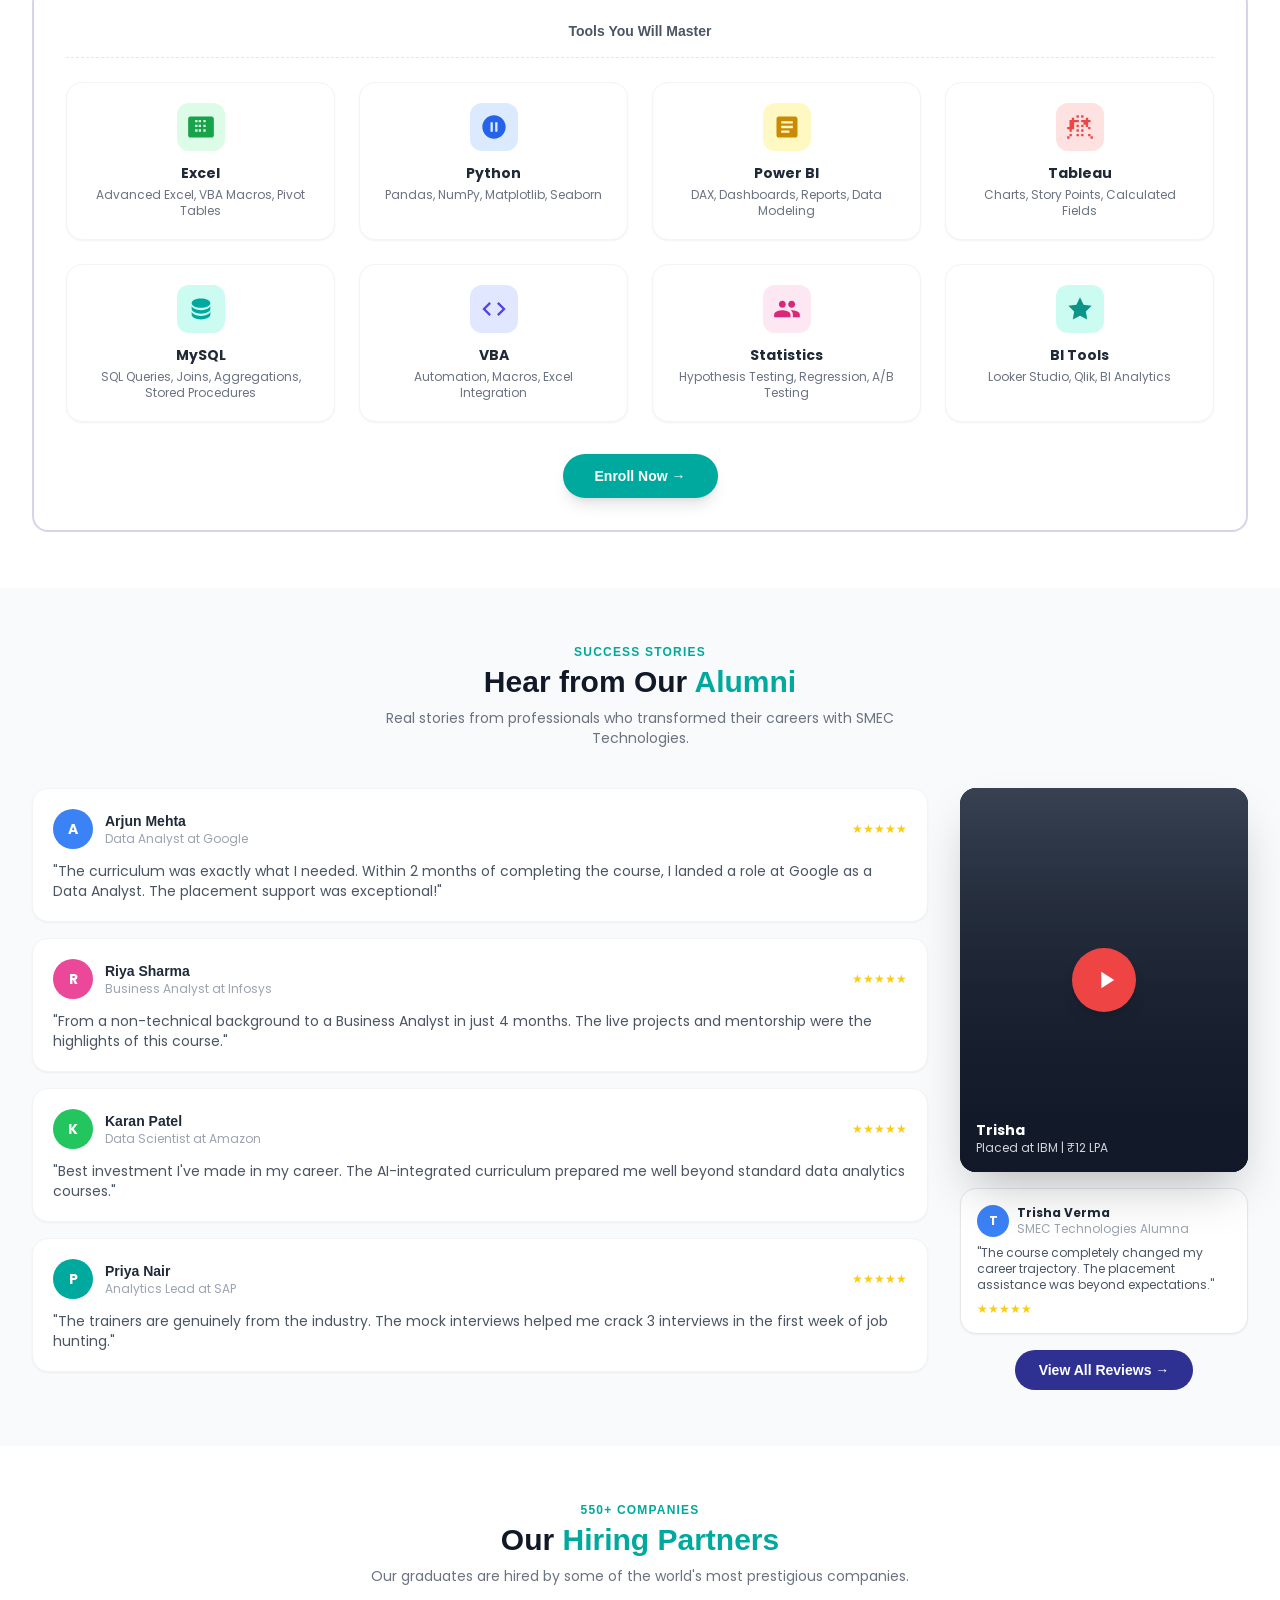
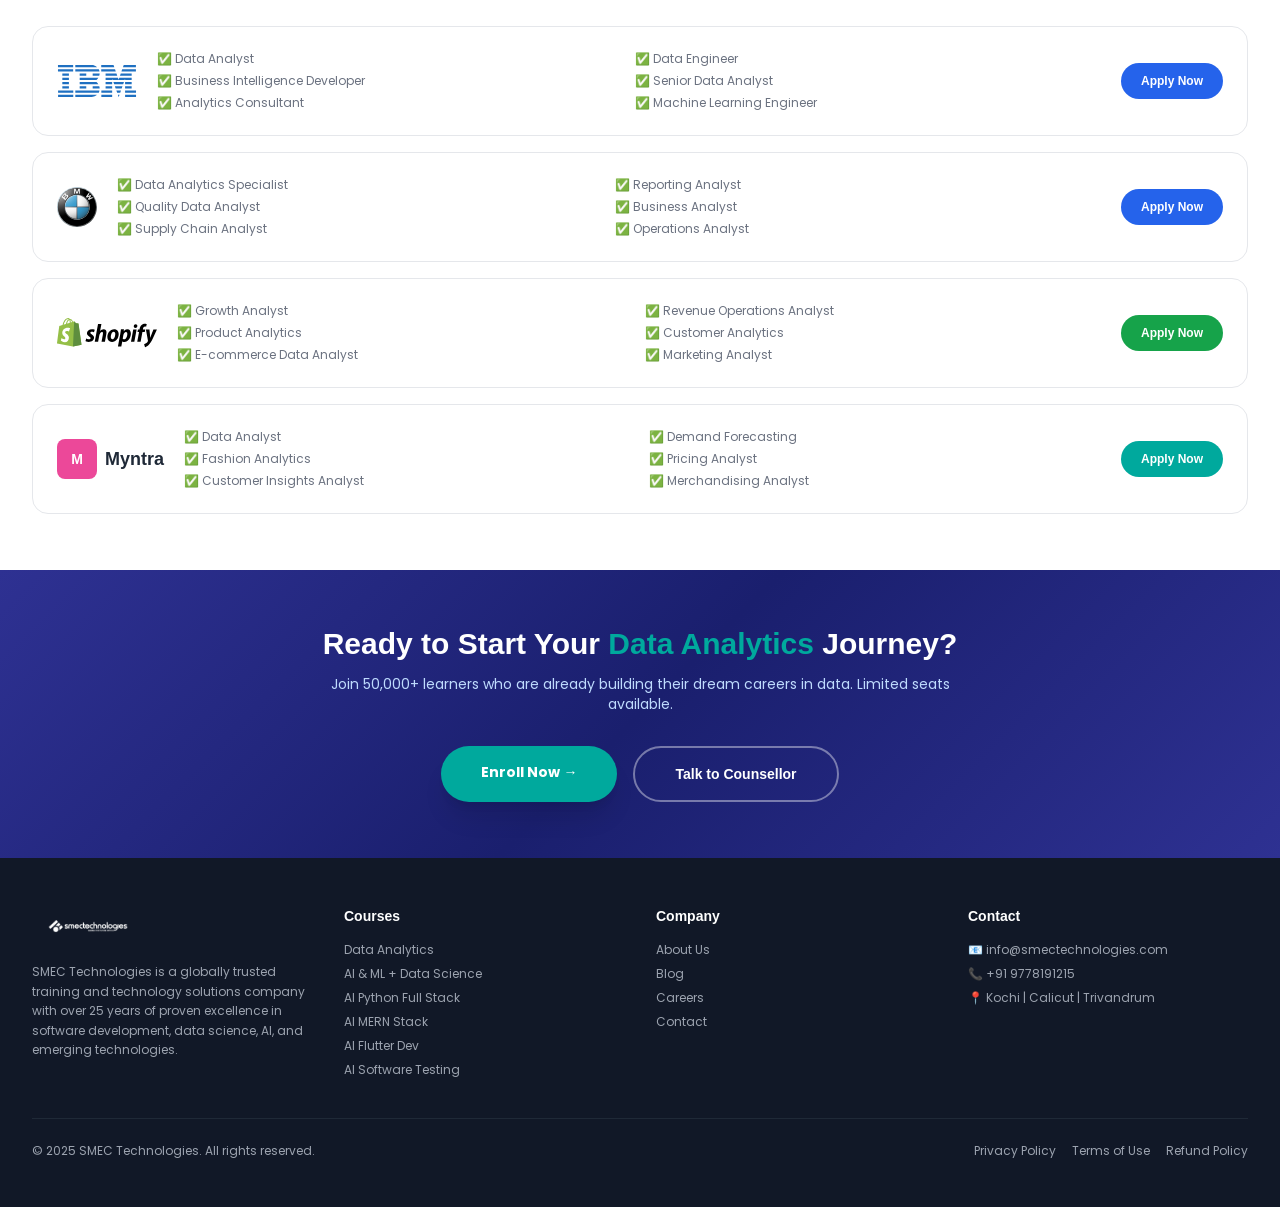
==== commit 0d2e0fa8: "nwere" ====
--- a/smec.html
+++ b/smec.html
@@ -90,7 +90,7 @@
           <span>SMEC Technologies – 25+ Years of Industry-Focused IT Training</span>
         </div>
         <h1 class="text-3xl sm:text-4xl lg:text-5xl font-extrabold leading-tight mb-4">
-          Master SMEC <span class="text-[#00a99d]">Advanced AI</span><br/>&amp; Big Data Analytics <span class="text-[#00a99d]">With Gen AI</span>
+          Master <span class="text-[#00a99d]">Advanced AI</span><br/>&amp; Big Data Analytics <span class="text-[#00a99d]">With Gen AI</span>
         </h1>
         <p class="text-blue-200 text-sm sm:text-base mb-5 leading-relaxed max-w-lg">
           A 9-month intensive, career-driven program designed by industry experts to develop highly skilled professionals in data science, AI, and machine learning technologies.
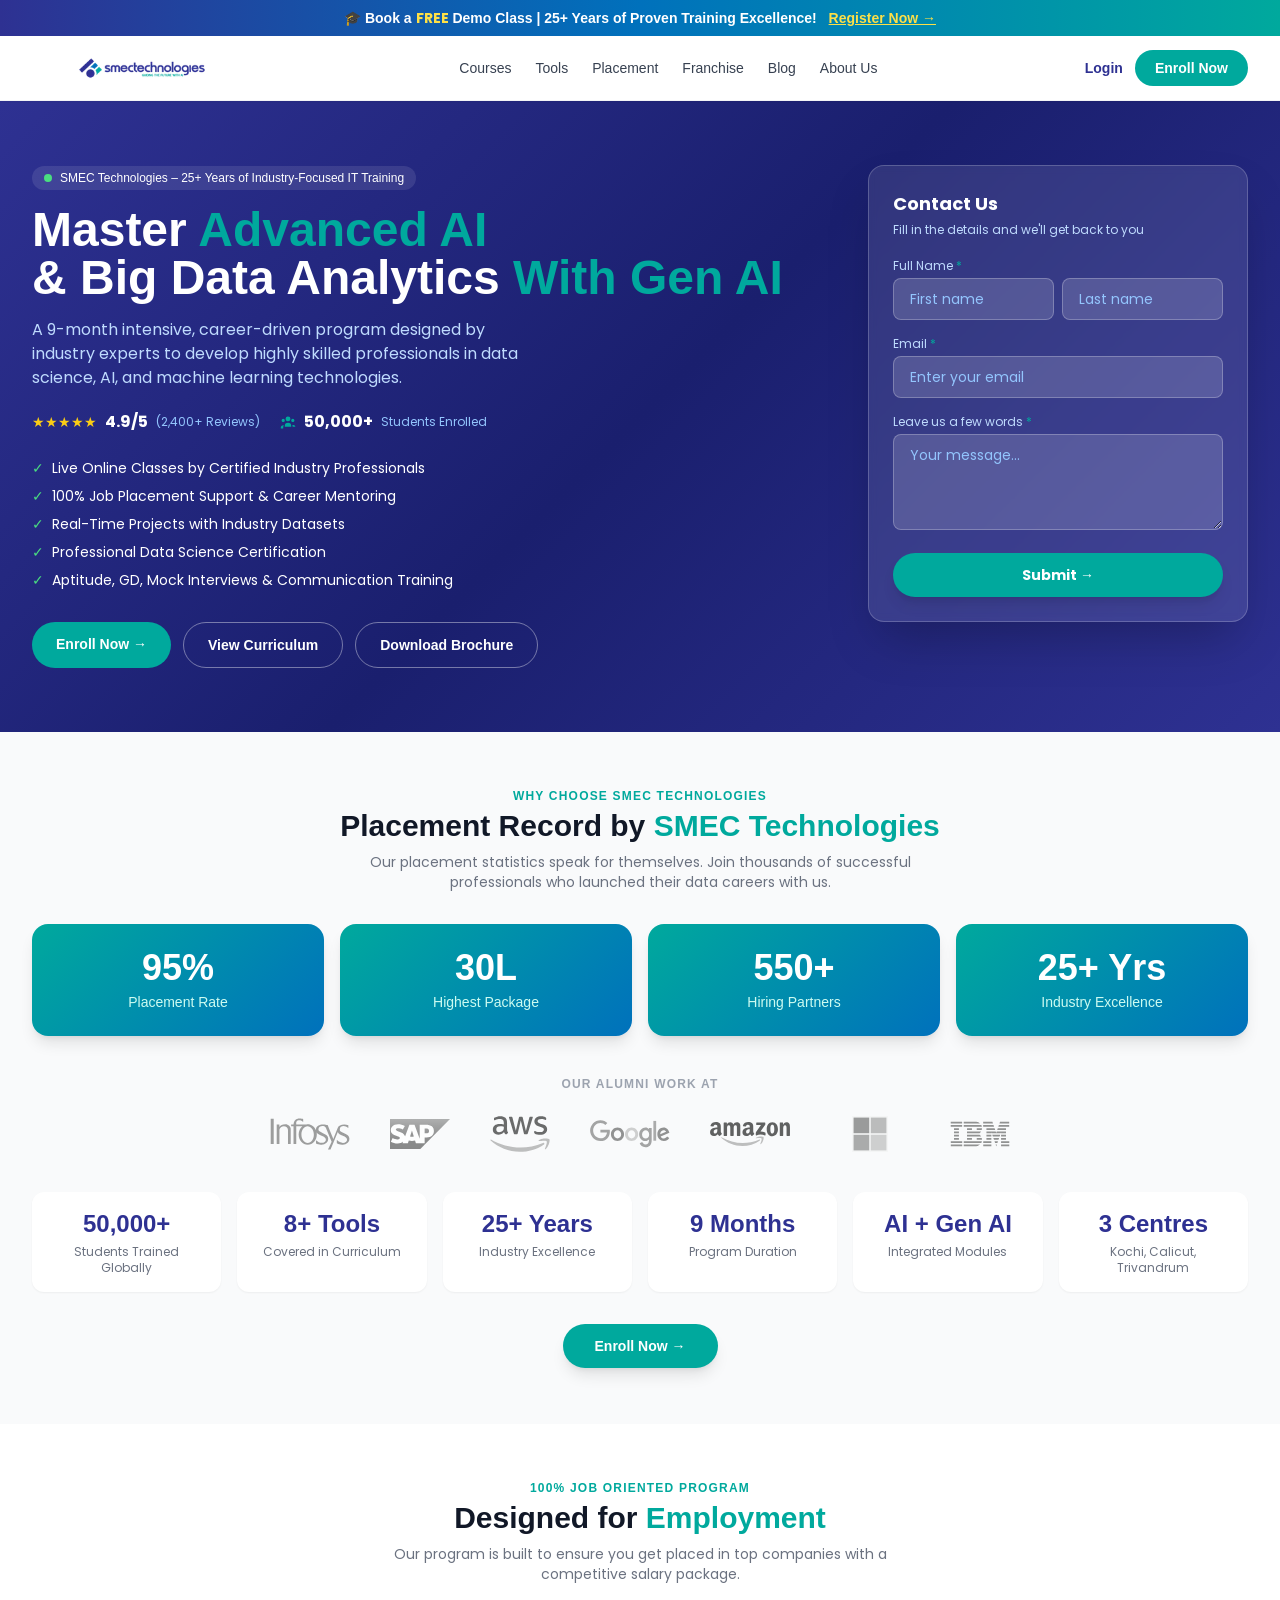
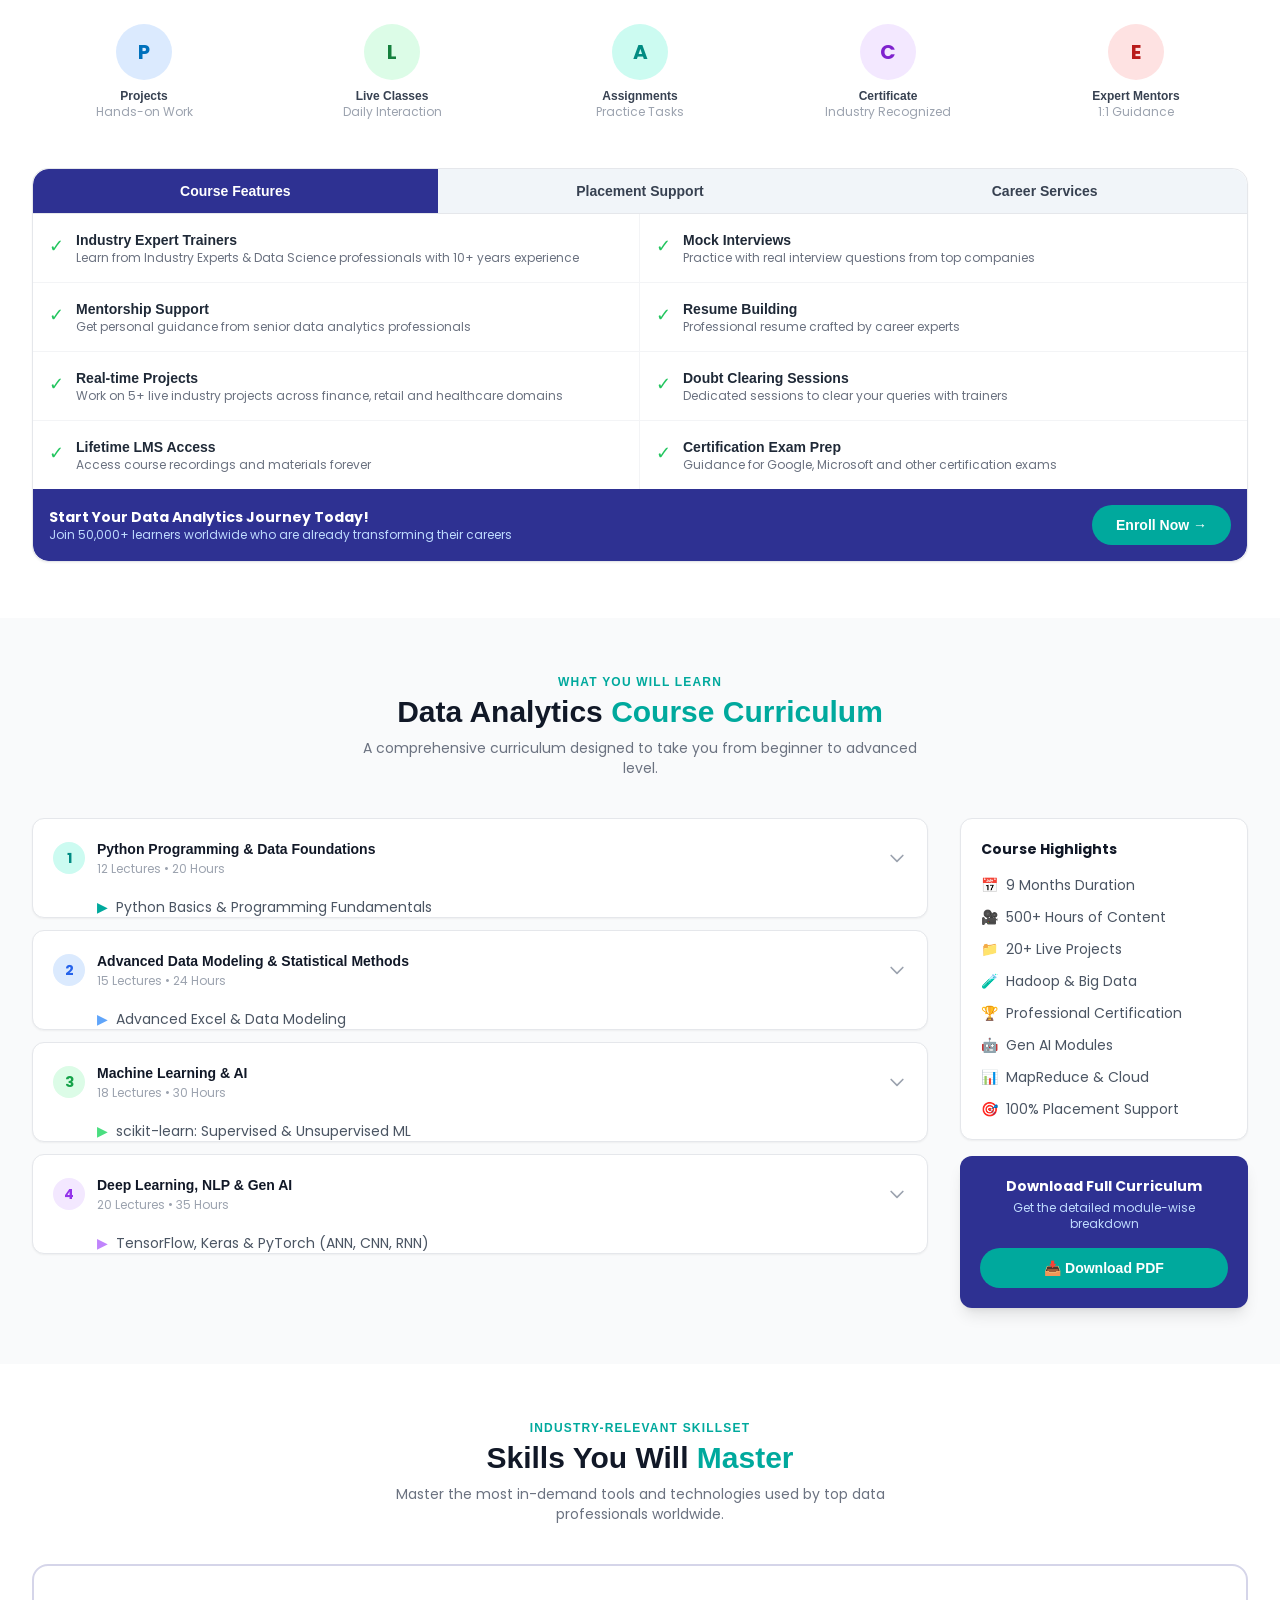
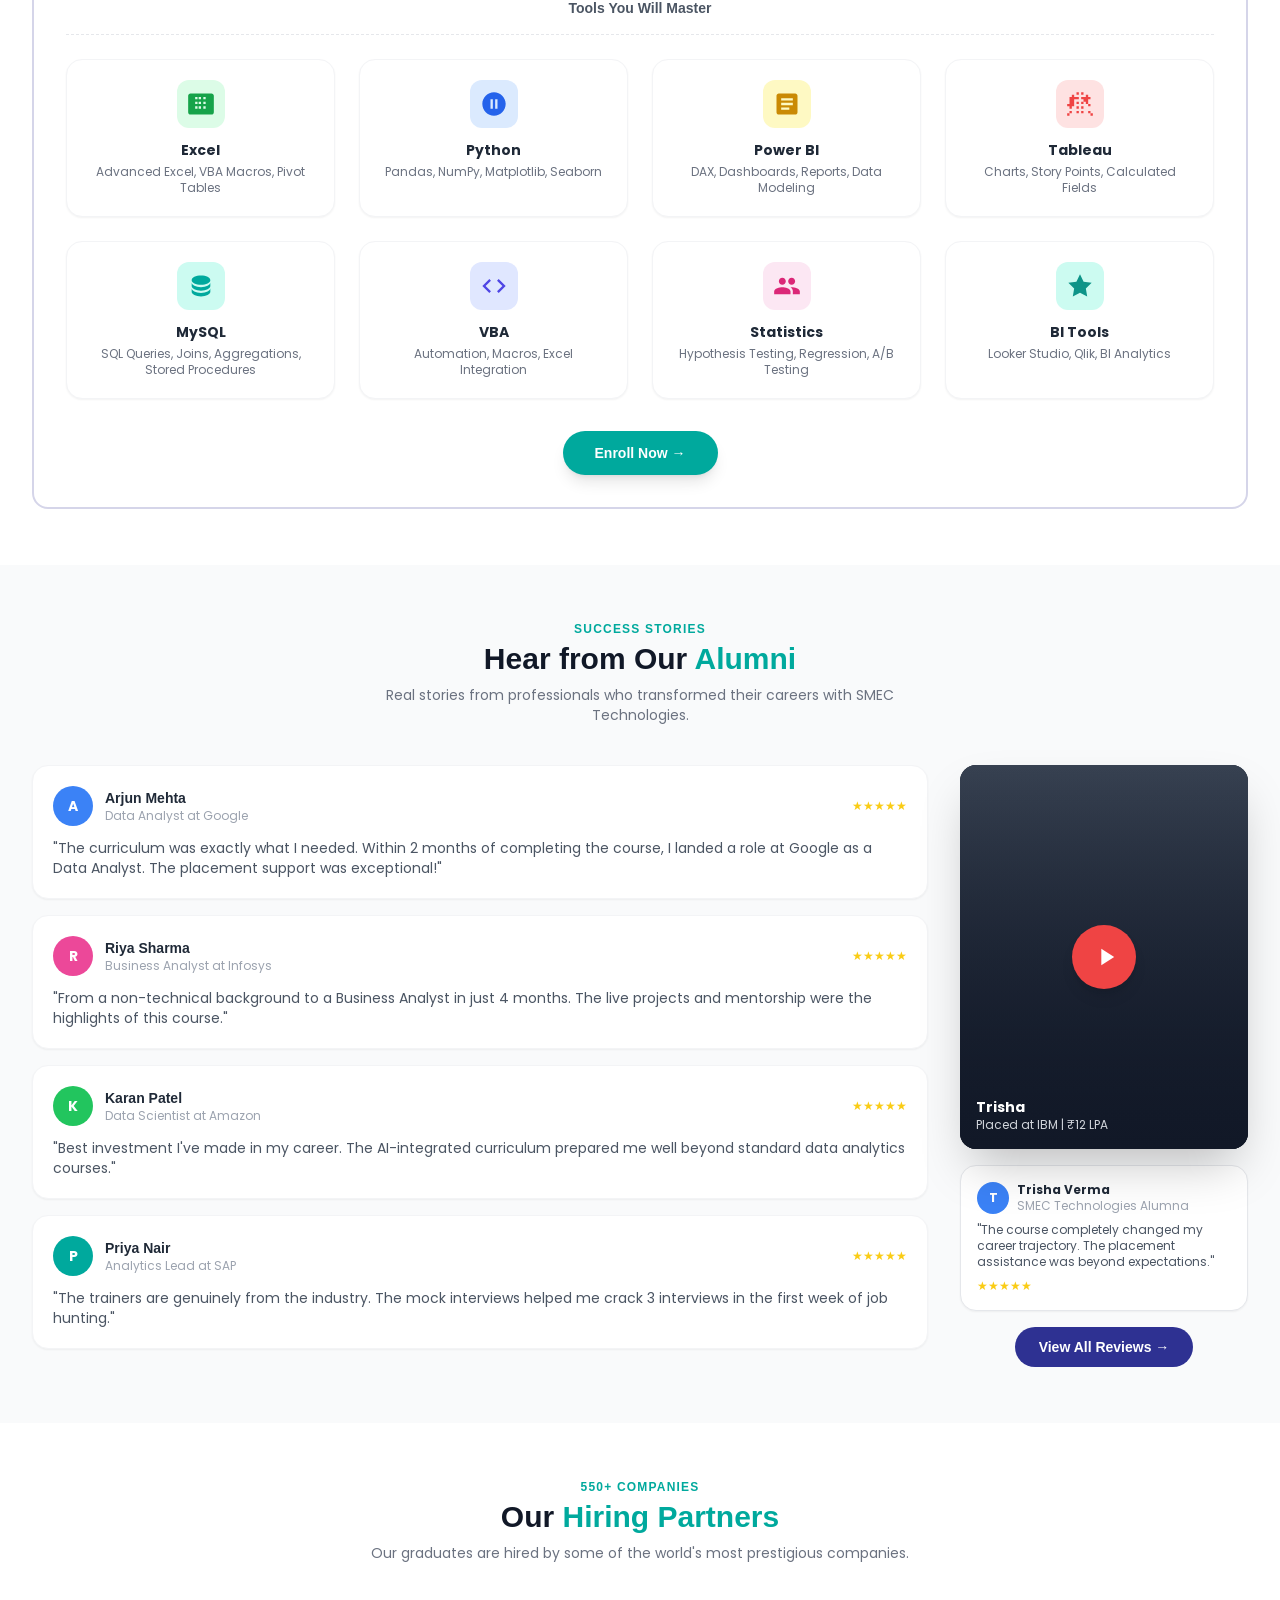
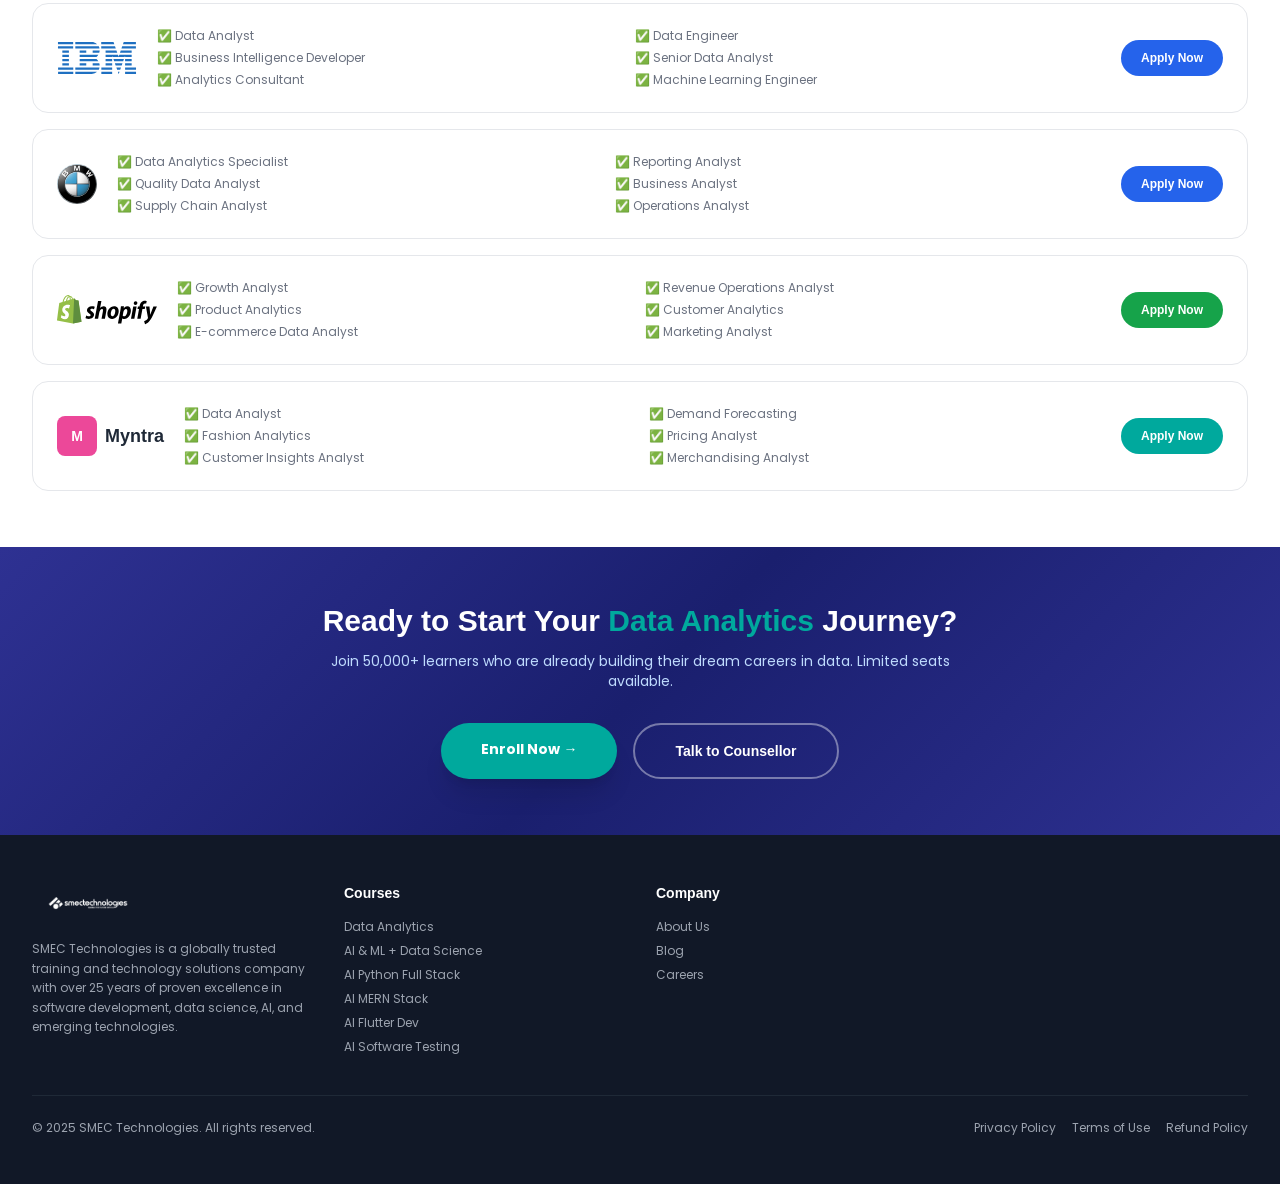
==== commit e351a667: "new chagnes" ====
--- a/smec.html
+++ b/smec.html
@@ -130,44 +130,36 @@
         </div>
       </div>
 
-      <!-- Right: Enroll Form -->
+      <!-- Right: Contact Form -->
       <div id="enroll" class="w-full lg:w-[380px] bg-white/10 backdrop-blur-sm border border-white/20 rounded-2xl p-6 shadow-2xl flex-shrink-0">
-        <h3 class="text-lg font-bold text-white mb-1">Get Course Details Now</h3>
-        <p class="text-blue-200 text-xs mb-5">Fill in the details to get a callback from our counsellors</p>
-        <form class="space-y-4">
+        <h3 class="text-lg font-bold text-white mb-1">Contact Us</h3>
+        <p class="text-blue-200 text-xs mb-5">Fill in the details and we'll get back to you</p>
+        <form action='https://forms.zohopublic.in/edusmectechnologiesgm1/form/ContactUs/formperma/4s14B3scRRGdxjDnQYTwVBCHUHDzUOomQTVqApIyJrI/htmlRecords/submit' name='form' id='form' method='POST' accept-charset='UTF-8' enctype='multipart/form-data' class="space-y-4">
+          <input type="hidden" name="zf_referrer_name" value="">
+          <input type="hidden" name="zf_redirect_url" value="">
+          <input type="hidden" name="zc_gad" value="">
           <div>
-            <label class="text-xs text-blue-200 block mb-1">Full Name *</label>
-            <input type="text" placeholder="Enter your full name" class="w-full bg-white/15 border border-white/25 rounded-lg px-4 py-2.5 text-sm text-white placeholder-blue-300 focus:outline-none focus:border-[#00a99d] transition"/>
+            <label class="text-xs text-blue-200 block mb-1">Full Name <span class="text-[#00a99d]">*</span></label>
+            <div class="flex gap-2">
+              <div class="flex-1">
+                <input type="text" maxlength="255" name="Name_First" fieldType=7 placeholder="First name" class="w-full bg-white/15 border border-white/25 rounded-lg px-4 py-2.5 text-sm text-white placeholder-blue-300 focus:outline-none focus:border-[#00a99d] transition"/>
+              </div>
+              <div class="flex-1">
+                <input type="text" maxlength="255" name="Name_Last" fieldType=7 placeholder="Last name" class="w-full bg-white/15 border border-white/25 rounded-lg px-4 py-2.5 text-sm text-white placeholder-blue-300 focus:outline-none focus:border-[#00a99d] transition"/>
+              </div>
+            </div>
           </div>
           <div>
-            <label class="text-xs text-blue-200 block mb-1">Email Address *</label>
-            <input type="email" placeholder="Enter your email" class="w-full bg-white/15 border border-white/25 rounded-lg px-4 py-2.5 text-sm text-white placeholder-blue-300 focus:outline-none focus:border-[#00a99d] transition"/>
+            <label class="text-xs text-blue-200 block mb-1">Email <span class="text-[#00a99d]">*</span></label>
+            <input type="text" maxlength="255" name="Email" value="" fieldType=9 placeholder="Enter your email" class="w-full bg-white/15 border border-white/25 rounded-lg px-4 py-2.5 text-sm text-white placeholder-blue-300 focus:outline-none focus:border-[#00a99d] transition"/>
           </div>
           <div>
-            <label class="text-xs text-blue-200 block mb-1">Phone Number *</label>
-            <div class="flex gap-2">
-              <select aria-label="Country code" class="bg-white/15 border border-white/25 rounded-lg px-2 py-2.5 text-sm text-white focus:outline-none">
-                <option value="+91">🇮🇳 +91</option>
-              </select>
-              <input type="tel" placeholder="Enter phone number" class="flex-1 bg-white/15 border border-white/25 rounded-lg px-4 py-2.5 text-sm text-white placeholder-blue-300 focus:outline-none focus:border-[#00a99d] transition"/>
-            </div>
-          </div>
-          <div>
-            <label class="text-xs text-blue-200 block mb-1">Current Occupation *</label>
-            <select aria-label="Current occupation" class="w-full bg-white/15 border border-white/25 rounded-lg px-4 py-2.5 text-sm text-white focus:outline-none">
-              <option>Select Occupation</option>
-              <option>Working Professional</option>
-              <option>Student</option>
-              <option>Fresher</option>
-              <option>Business Owner</option>
-            </select>
+            <label class="text-xs text-blue-200 block mb-1">Leave us a few words <span class="text-[#00a99d]">*</span></label>
+            <textarea name="MultiLine" maxlength="65535" placeholder="Your message..." class="w-full bg-white/15 border border-white/25 rounded-lg px-4 py-2.5 text-sm text-white placeholder-blue-300 focus:outline-none focus:border-[#00a99d] transition resize-none h-24"></textarea>
           </div>
           <button type="submit" class="w-full bg-[#00a99d] hover:bg-[#008b82] text-white font-bold py-3 rounded-full text-sm transition-colors shadow-lg">
-            Get Free Counselling →
+            Submit →
           </button>
-          <p class="text-center text-xs text-blue-300">
-            Already enrolled? <a href="#" class="text-[#00a99d] underline">Login here</a>
-          </p>
         </form>
       </div>
     </div>
@@ -790,15 +782,6 @@
           <li><a href="#" class="hover:text-[#00a99d] transition-colors">About Us</a></li>
           <li><a href="#" class="hover:text-[#00a99d] transition-colors">Blog</a></li>
           <li><a href="#" class="hover:text-[#00a99d] transition-colors">Careers</a></li>
-          <li><a href="#" class="hover:text-[#00a99d] transition-colors">Contact</a></li>
-        </ul>
-      </div>
-      <div>
-        <h4 class="text-white font-semibold text-sm mb-4">Contact</h4>
-        <ul class="space-y-2 text-xs">
-          <li>📧 info@smectechnologies.com</li>
-          <li>📞 +91 9778191215</li>
-          <li>📍 Kochi | Calicut | Trivandrum</li>
         </ul>
       </div>
     </div>
